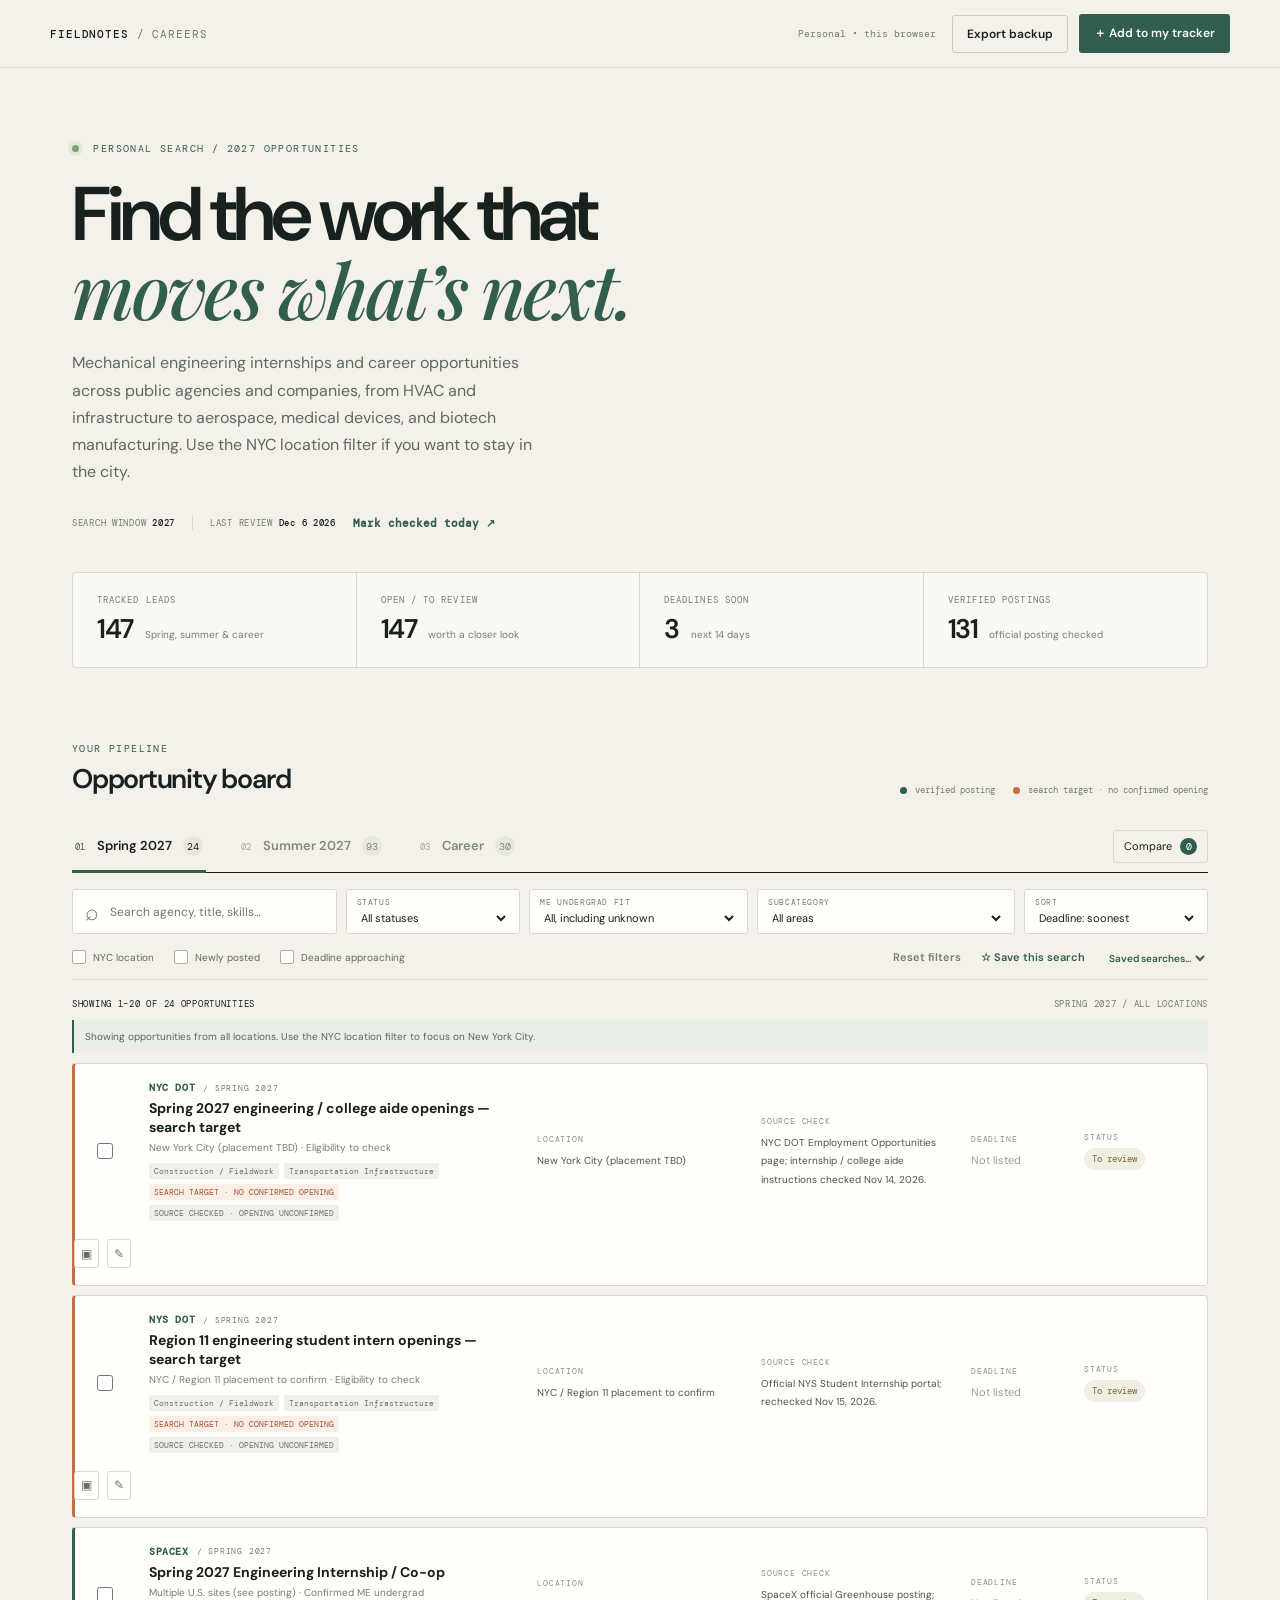
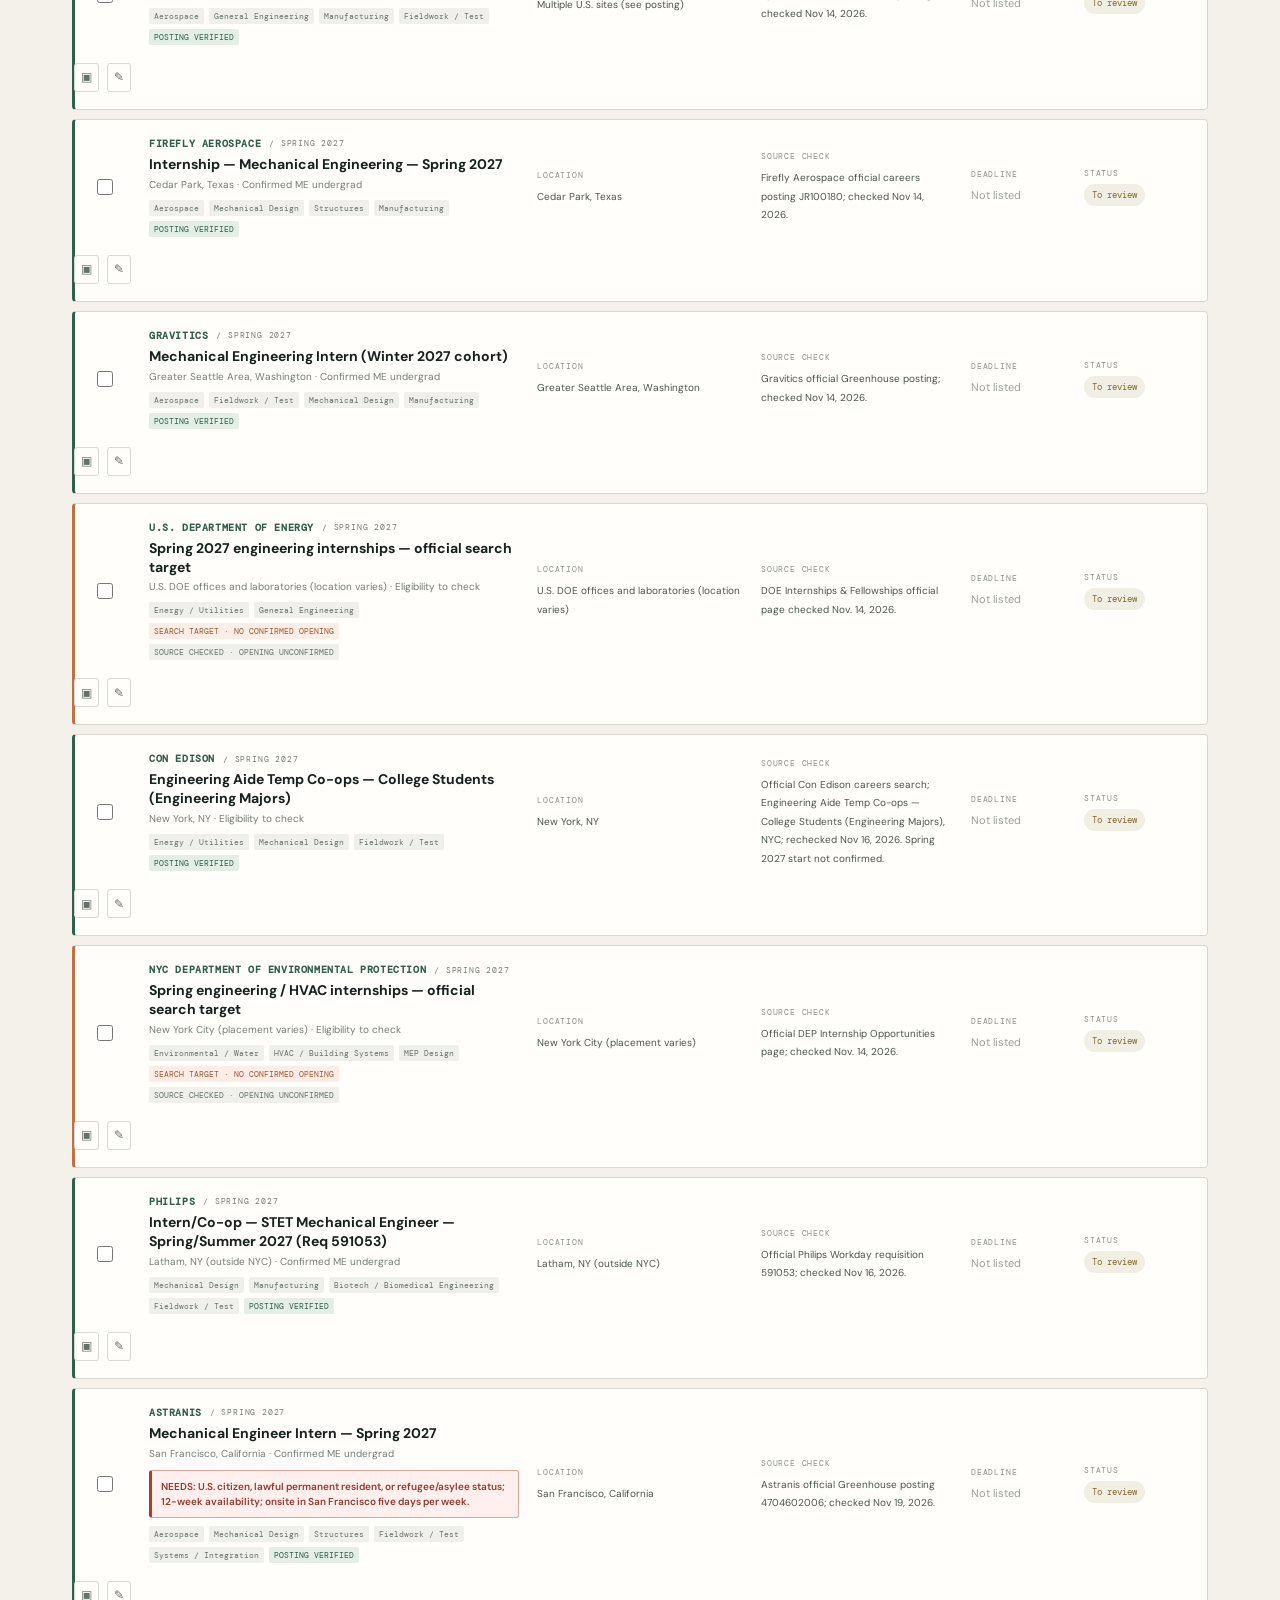
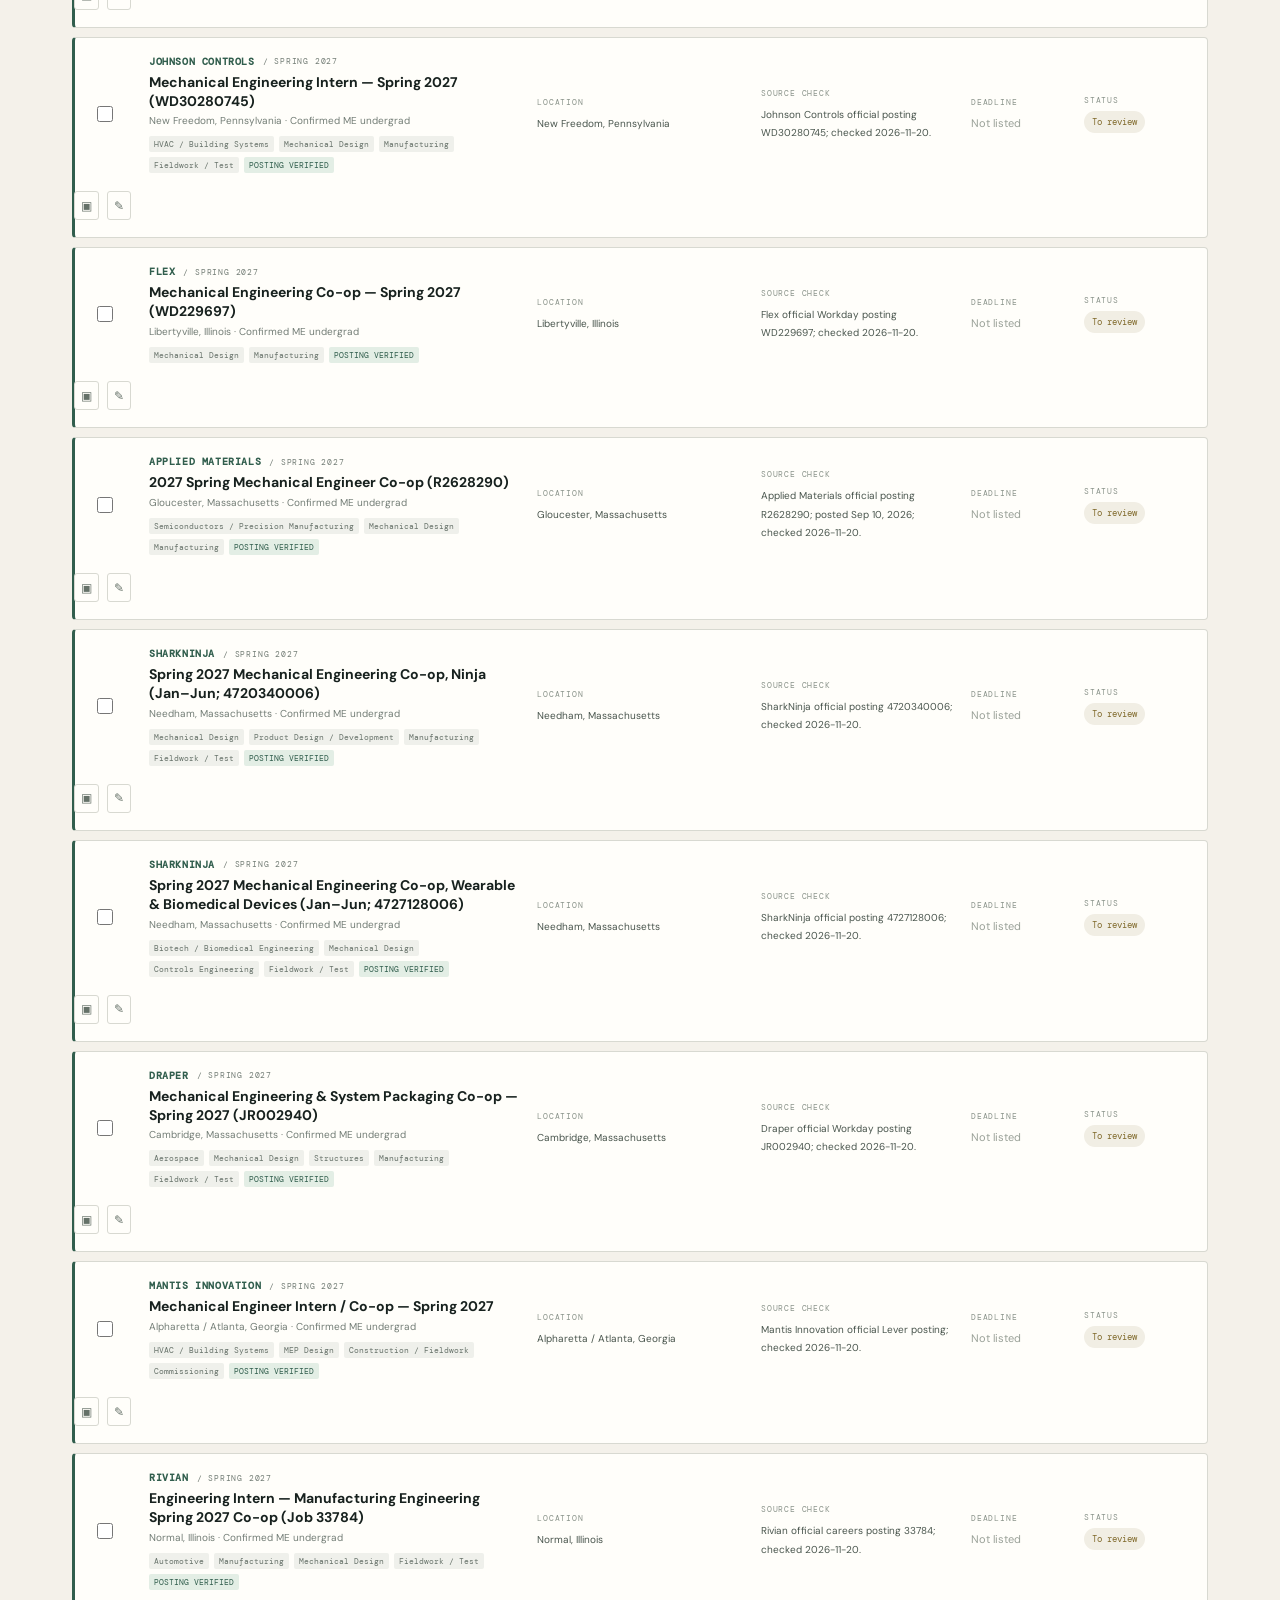
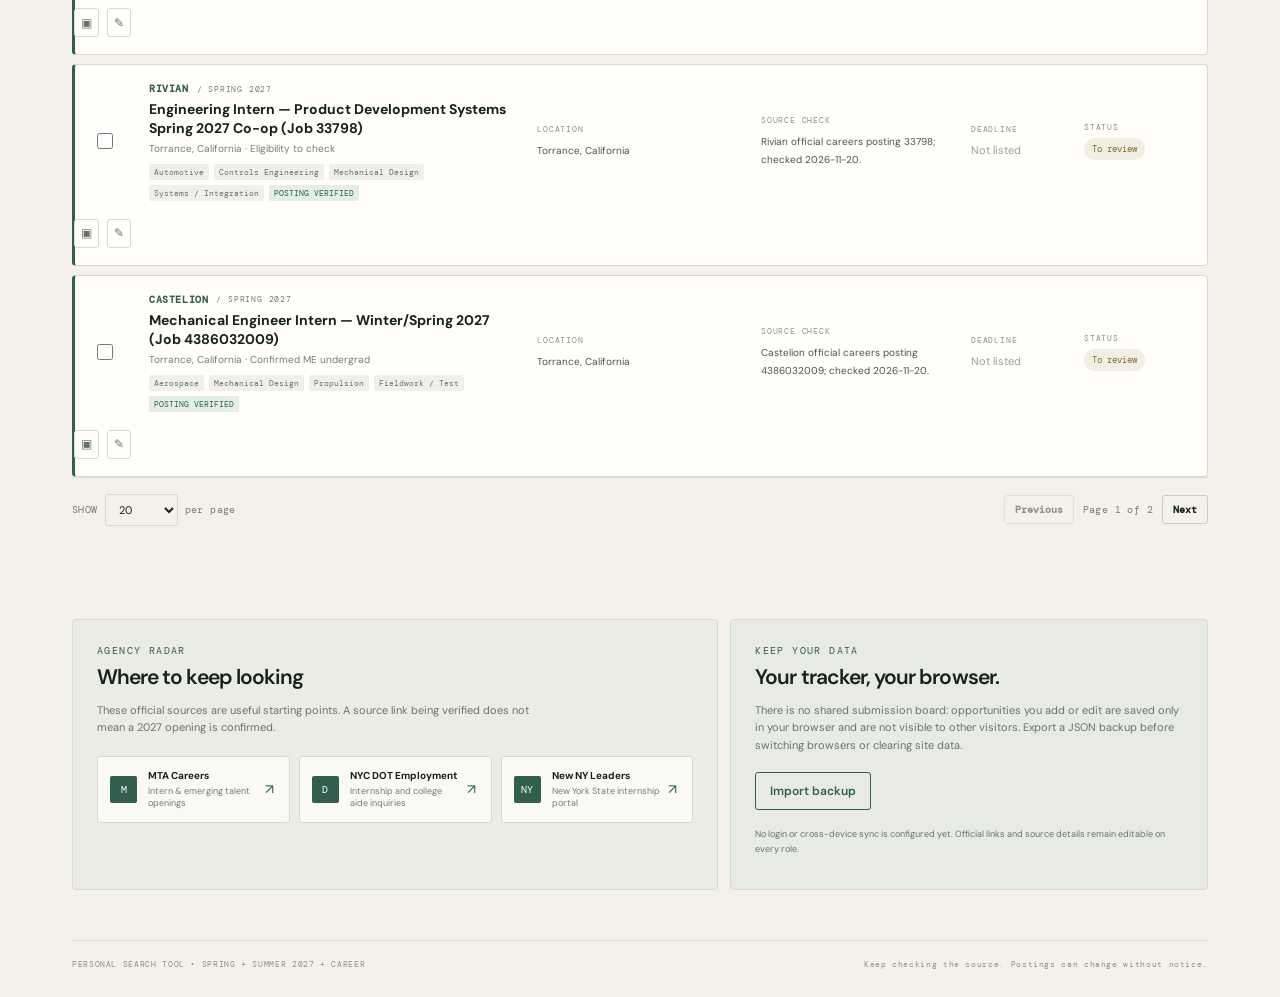
==== index.html @ 638b836a "Refresh tracker seed cache key" ====
<!doctype html>
<html lang="en">
<head>
  <meta charset="utf-8" />
  <meta name="viewport" content="width=device-width, initial-scale=1" />
  <meta name="theme-color" content="#f4f1ea" />
  <meta name="description" content="A personal tracker for mechanical engineering internships across agencies, infrastructure, buildings, and aerospace." />
  <title>Mechanical Engineering Internship & Career Tracker</title>
  <link rel="stylesheet" href="styles.css?v=20261115-company-font" />
</head>
<body>
  <header class="topbar">
    <a class="brand" href="#top" aria-label="Mechanical Engineering Internship Tracker home"><span>FIELDNOTES <b>/ CAREERS</b></span></a>
    <div class="top-actions"><span class="save-state" id="saveState">Personal • this browser</span><button class="button button-quiet" id="exportBtn">Export backup</button><button class="button button-primary" id="addRoleBtn">＋ Add to my tracker</button></div>
  </header>

  <main id="top" class="shell">
    <section class="intro">
      <div class="eyebrow"><span class="live-dot"></span> PERSONAL SEARCH / 2027 OPPORTUNITIES</div>
      <h1>Find the work that<br /><em>moves what’s next.</em></h1>
      <p class="intro-copy">Mechanical engineering internships and career opportunities across public agencies and companies, from HVAC and infrastructure to aerospace, medical devices, and biotech manufacturing. Use the NYC location filter if you want to stay in the city.</p>
      <div class="intro-meta"><span>SEARCH WINDOW <b>2027</b></span><span class="meta-divider"></span><span>LAST REVIEW <b id="lastReview">—</b></span><button id="reviewBtn" class="text-button">Mark checked today ↗</button></div>
    </section>

    <section class="stat-strip" aria-label="Search summary">
      <div><span class="stat-label">TRACKED LEADS</span><strong id="statTotal">0</strong><span class="stat-note">Spring, summer & career</span></div>
      <div><span class="stat-label">OPEN / TO REVIEW</span><strong id="statActive">0</strong><span class="stat-note">worth a closer look</span></div>
      <div><span class="stat-label">DEADLINES SOON</span><strong id="statSoon">0</strong><span class="stat-note">next 14 days</span></div>
      <div><span class="stat-label">VERIFIED POSTINGS</span><strong id="statVerified">0</strong><span class="stat-note">official posting checked</span></div>
    </section>

    <section class="workspace">
      <div class="section-heading"><div><div class="eyebrow">YOUR PIPELINE</div><h2>Opportunity board</h2></div><div class="heading-note"><span class="key-dot key-verified"></span> verified posting <span class="key-dot key-watch"></span> search target · no confirmed opening</div></div>
      <nav class="season-tabs" role="tablist" aria-label="Opportunity category">
        <button class="season-tab active" data-season="Spring 2027" role="tab" aria-selected="true"><span>01</span> Spring 2027 <small id="springCount">0</small></button>
        <button class="season-tab" data-season="Summer 2027" role="tab" aria-selected="false"><span>02</span> Summer 2027 <small id="summerCount">0</small></button>
        <button class="season-tab" data-season="Career" role="tab" aria-selected="false"><span>03</span> Career <small id="careerCount">0</small></button>
        <div class="tab-spacer"></div><button class="compare-toggle" id="compareToggle">Compare <span id="compareCount">0</span></button>
      </nav>

      <div class="filter-panel">
        <div class="filter-main">
          <label class="search-box"><span>⌕</span><input id="searchInput" type="search" placeholder="Search agency, title, skills…" /></label>
          <label class="select-wrap"><span>STATUS</span><select id="statusFilter"><option value="all">All statuses</option><option>To review</option><option>Interested</option><option>Preparing</option><option>Applied</option><option>Interviewing</option><option>Offer</option><option>Closed</option></select></label>
          <label class="select-wrap"><span>ME UNDERGRAD FIT</span><select id="fitFilter"><option value="all">All, including unknown</option><option value="yes">Confirmed fit</option><option value="unknown">Needs checking</option><option value="no">Not eligible</option></select></label>
          <label class="select-wrap"><span>SUBCATEGORY</span><select id="categoryFilter"><option value="all">All areas</option><option>Aerospace</option><option>Automotive</option><option>Biotech / Biomedical Engineering</option><option>Asset Management / Data</option><option>Commissioning</option><option>Construction / Fieldwork</option><option>Controls Engineering</option><option>Energy / Utilities</option><option>Environmental / Water</option><option>Fieldwork / Test</option><option>General Engineering</option><option>HVAC / Building Systems</option><option>Manufacturing</option><option>Mechanical Design</option><option>Product Design / Development</option><option>MEP Design</option><option>Propulsion</option><option>Robotics / Mechatronics</option><option>Semiconductors / Precision Manufacturing</option><option>Structures</option><option>Systems / Integration</option><option>Transportation Infrastructure</option></select></label>
          <label class="select-wrap"><span>SORT</span><select id="sortFilter"><option value="deadline">Deadline: soonest</option><option value="posted">Newest posting</option><option value="agency">Agency A–Z</option><option value="category">Subcategory A–Z</option><option value="updated">Recently updated</option></select></label>
        </div>
        <div class="filter-bottom"><label class="check-label"><input id="nycOnly" type="checkbox" /><span class="check-custom"></span> NYC location</label><label class="check-label"><input id="showNew" type="checkbox" /><span class="check-custom"></span> Newly posted</label><label class="check-label"><input id="showSoon" type="checkbox" /><span class="check-custom"></span> Deadline approaching</label><button class="text-button reset-button" id="resetFilters">Reset filters</button><button class="text-button saved-button" id="saveSearchBtn">☆ Save this search</button><div class="saved-search-wrap"><select id="savedSearches" aria-label="Saved searches"><option value="">Saved searches…</option></select></div></div>
      </div>

      <div class="board-caption"><span id="resultCount">—</span><span id="boardContext">Spring 2027 / ALL AGENCIES</span></div>
      <div id="locationHint" class="location-hint hidden"></div>
      <div id="roleList" class="role-list" aria-live="polite"></div>
      <div id="pagination" class="pagination hidden"><label>SHOW <select id="pageSize" aria-label="Opportunities per page"><option value="20">20</option><option value="50">50</option><option value="100">100</option></select> per page</label><div class="page-controls"><button type="button" class="button button-quiet" id="prevPage">Previous</button><span id="pageStatus">Page 1 of 1</span><button type="button" class="button button-quiet" id="nextPage">Next</button></div></div>
      <div id="emptyState" class="empty-state hidden"><div class="empty-icon">⌕</div><h3>No opportunities match these filters.</h3><p>Change a filter, switch seasons, or add a lead from an agency careers page.</p><button class="button button-quiet" id="emptyReset">Reset filters</button></div>
    </section>

    <section class="bottom-grid">
      <article class="watch-card"><div class="eyebrow">AGENCY RADAR</div><h2>Where to keep looking</h2><p>These official sources are useful starting points. A source link being verified does not mean a 2027 opening is confirmed.</p><div class="agency-links">
        <a href="https://careers.mta.org/search/interns-contingents/jobs" target="_blank" rel="noreferrer"><span class="agency-symbol">M</span><span><b>MTA Careers</b><small>Intern & emerging talent openings</small></span><span class="arrow">↗</span></a>
        <a href="https://www.nyc.gov/html/dot/html/about/employ.shtml" target="_blank" rel="noreferrer"><span class="agency-symbol">D</span><span><b>NYC DOT Employment</b><small>Internship and college aide inquiries</small></span><span class="arrow">↗</span></a>
        <a href="https://nysinternships.cs.ny.gov/nnyl/" target="_blank" rel="noreferrer"><span class="agency-symbol">NY</span><span><b>New NY Leaders</b><small>New York State internship portal</small></span><span class="arrow">↗</span></a>
      </div></article>
      <article class="notes-card"><div class="eyebrow">KEEP YOUR DATA</div><h2>Your tracker, your browser.</h2><p>There is no shared submission board: opportunities you add or edit are saved only in your browser and are not visible to other visitors. Export a JSON backup before switching browsers or clearing site data.</p><button id="importBtn" class="button button-outline">Import backup</button><input type="file" id="importFile" accept="application/json,.json" hidden /><p class="small-note">No login or cross-device sync is configured yet. Official links and source details remain editable on every role.</p></article>
    </section>
    <footer><span>PERSONAL SEARCH TOOL • SPRING + SUMMER 2027 + CAREER</span><span>Keep checking the source. Postings can change without notice.</span></footer>
  </main>

  <dialog id="roleDialog" class="modal"><form id="roleForm" method="dialog"><div class="modal-head"><div><div class="eyebrow">OPPORTUNITY DETAILS</div><h2 id="formTitle">Add opportunity</h2></div><button type="button" class="icon-button" id="closeDialog" aria-label="Close">×</button></div><input type="hidden" id="roleId" />
    <div class="form-grid"><label>Season<select id="roleSeason" required><option>Spring 2027</option><option>Summer 2027</option><option>Career</option></select></label><label>Agency<input id="roleAgency" required placeholder="e.g. MTA" /></label><label class="span-2">Role title<input id="roleTitle" required placeholder="Position title or search target (not a confirmed opening)" /></label><label>Location<input id="roleLocation" placeholder="Borough, NYC / hybrid, etc." /></label><label>Location type<select id="roleLocationType"><option value="NYC">New York City</option><option value="NYC-region">NYC region (confirm commute)</option><option value="outside">Outside NYC</option><option value="unknown">Unknown</option></select></label><label class="span-2">Eligibility requirements<textarea id="roleEligibility" rows="2" placeholder="Degree, class standing, GPA, work authorization…"></textarea></label><label class="span-2">Eligibility warning (shown in red)<textarea id="roleEligibilityNotice" rows="2" placeholder="NEEDS: FE exam, civil-service exam/list, PE license, degree, or experience…"></textarea><small class="form-hint">This notice appears in red on the opportunity card.</small></label><label>ME undergraduate fit<select id="roleFit"><option value="unknown">Needs checking</option><option value="yes">Yes — confirmed</option><option value="no">No</option></select></label><label>Application deadline<input id="roleDeadline" type="date" /></label><label>Official link<input id="roleLink" type="url" placeholder="https://…" /></label><label>Application status<select id="roleStatus"><option>To review</option><option>Interested</option><option>Preparing</option><option>Applied</option><option>Interviewing</option><option>Offer</option><option>Closed</option></select></label><label class="span-2">Subcategories<input id="roleCategories" placeholder="Aerospace, Fieldwork / Test, Mechanical Design" /><small class="form-hint">Separate tags with commas. Examples: Aerospace, Automotive, Construction / Fieldwork, Manufacturing.</small></label><label class="span-2">Fit notes<textarea id="roleNotes" rows="3" placeholder="Why this role fits; skills to emphasize; questions to resolve…"></textarea></label><div class="span-2 source-box"><div class="source-box-title">SOURCE & VERIFICATION</div><label>Source details<input id="roleSource" placeholder="Official posting page, job ID, or agency information page" /></label><div class="form-grid compact"><label>Verification<select id="roleVerified"><option value="unknown">Unverified / assumed</option><option value="source">Official source checked — posting unconfirmed</option><option value="posting">Official posting verified</option></select></label><label>Posting date<input id="rolePosted" type="date" /></label></div><label class="check-label form-check"><input id="roleWatch" type="checkbox" /><span class="check-custom"></span> This is a search target, not a confirmed opening</label><p class="form-hint">“Newly posted” and “deadline approaching” are calculated from the posting date and deadline you enter.</p></div></div>
    <div class="modal-actions"><button type="button" id="deleteRoleBtn" class="text-button danger hidden">Delete opportunity</button><span class="modal-spacer"></span><button type="button" id="cancelDialog" class="button button-quiet">Cancel</button><button type="submit" class="button button-primary">Save opportunity</button></div>
  </form></dialog>

  <dialog id="compareDialog" class="modal compare-modal"><div class="modal-head"><div><div class="eyebrow">SIDE-BY-SIDE</div><h2>Compare opportunities</h2></div><button type="button" class="icon-button" id="closeCompare" aria-label="Close">×</button></div><div id="compareBody"></div></dialog>
  <div id="toast" class="toast" role="status" aria-live="polite"></div>
  <script src="app.js?v=20261120-spring2027-heavy-v1"></script>
</body>
</html>
---- styles.css ----
@import url('https://fonts.googleapis.com/css2?family=DM+Mono:wght@400;500&family=DM+Sans:wght@400;500;600;700&family=Playfair+Display:ital,wght@0,500;0,600;1,500;1,600&display=swap');
:root{--paper:#f4f1ea;--ink:#17211e;--muted:#737d76;--line:#d8d9d1;--green:#315e4d;--green-dark:#214638;--lime:#d8e57a;--orange:#c36f42;--white:#fffefa;--red:#ae493d;--shadow:0 14px 38px rgba(28,45,36,.08)}
*{box-sizing:border-box}html{scroll-behavior:smooth}body{margin:0;background:var(--paper);color:var(--ink);font-family:'DM Sans',sans-serif;font-size:14px;-webkit-font-smoothing:antialiased}button,input,select,textarea{font:inherit}button{cursor:pointer}.topbar{height:68px;border-bottom:1px solid var(--line);display:flex;align-items:center;justify-content:space-between;padding:0 max(28px,calc((100vw - 1180px)/2));background:rgba(244,241,234,.94);position:sticky;top:0;z-index:5;backdrop-filter:blur(12px)}.brand{display:flex;align-items:center;gap:11px;text-decoration:none;color:var(--ink);font:500 11px 'DM Mono',monospace;letter-spacing:.08em}.brand b{color:var(--muted);font-weight:400}.brand-mark{display:grid;place-items:center;width:30px;height:30px;border:1px solid var(--green);color:var(--green);font:500 11px 'DM Mono',monospace;letter-spacing:-.08em}.top-actions{display:flex;align-items:center;gap:11px}.save-state{font:10px 'DM Mono',monospace;color:var(--muted);margin-right:5px}.button{border:1px solid transparent;border-radius:3px;padding:10px 14px;font-size:12px;font-weight:600;transition:.18s ease}.button:hover{transform:translateY(-1px)}.button-primary{background:var(--green);color:#fff}.button-primary:hover{background:var(--green-dark)}.button-quiet{background:transparent;border-color:#c9cec5;color:var(--ink)}.button-quiet:hover,.button-outline:hover{background:#fffefa}.button-outline{background:transparent;border-color:var(--green);color:var(--green)}.shell{max-width:1180px;margin:0 auto;padding:0 22px}.intro{padding:74px 0 42px;max-width:670px}.eyebrow{font:10px 'DM Mono',monospace;letter-spacing:.14em;color:var(--green);text-transform:uppercase}.live-dot{width:7px;height:7px;background:#76a878;display:inline-block;border-radius:50%;margin-right:7px;box-shadow:0 0 0 4px rgba(118,168,120,.13)}h1{font-size:clamp(48px,7vw,76px);line-height:.97;letter-spacing:-.057em;margin:23px 0 18px;font-weight:600}h1 em{font-family:'Playfair Display',serif;color:var(--green);font-weight:500;letter-spacing:-.04em}.intro-copy{font-size:16px;line-height:1.7;color:#5e6962;max-width:470px;margin:0}.intro-meta{margin-top:30px;display:flex;align-items:center;gap:17px;color:var(--muted);font:9px 'DM Mono',monospace;letter-spacing:.08em}.intro-meta b{color:var(--ink);font-weight:500}.meta-divider{width:1px;height:15px;background:var(--line)}.text-button{border:0;background:none;padding:0;color:var(--green);font-size:11px;font-weight:600}.text-button:hover{text-decoration:underline}.stat-strip{display:grid;grid-template-columns:repeat(4,1fr);border:1px solid var(--line);border-radius:4px;background:rgba(255,254,250,.45);margin:0 0 74px}.stat-strip>div{padding:21px 24px;border-right:1px solid var(--line);display:grid;grid-template-columns:auto 1fr;align-items:center;column-gap:12px}.stat-strip>div:last-child{border:0}.stat-label{grid-column:1/-1;font:9px 'DM Mono',monospace;color:var(--muted);letter-spacing:.12em}.stat-strip strong{font-size:27px;letter-spacing:-.05em;margin-top:5px;font-weight:600}.stat-note{font-size:10px;color:var(--muted);align-self:end;padding-bottom:5px}.section-heading{display:flex;align-items:end;justify-content:space-between;margin-bottom:24px}.section-heading h2,.watch-card h2,.notes-card h2{font-size:27px;letter-spacing:-.045em;margin:6px 0 0;font-weight:600}.heading-note{font:9px 'DM Mono',monospace;color:var(--muted);display:flex;gap:8px;align-items:center}.key-dot{width:7px;height:7px;border-radius:50%;display:inline-block;margin-left:10px}.key-dot:first-child{margin-left:0}.key-verified{background:var(--green)}.key-watch{background:var(--orange)}.season-tabs{height:53px;border-bottom:1px solid var(--ink);display:flex;align-items:stretch;gap:32px}.season-tab{border:0;background:transparent;color:#818a82;padding:0 3px;position:relative;font-size:13px;font-weight:600}.season-tab>span{font:9px 'DM Mono',monospace;color:#a1aaa1;margin-right:9px}.season-tab small{font:10px 'DM Mono',monospace;display:inline-grid;place-items:center;width:20px;height:20px;background:#e7e7df;border-radius:50%;margin-left:8px}.season-tab.active{color:var(--ink)}.season-tab.active:after{content:'';position:absolute;height:3px;bottom:-1px;left:0;right:0;background:var(--green)}.season-tab.active>span{color:var(--green)}.tab-spacer{flex:1}.compare-toggle{align-self:center;border:1px solid var(--line);background:transparent;padding:7px 10px;border-radius:3px;color:var(--ink);font-size:11px}.compare-toggle span{display:inline-grid;place-items:center;width:17px;height:17px;background:var(--green);color:white;border-radius:50%;font:10px 'DM Mono',monospace;margin-left:5px}.filter-panel{padding:16px 0 13px;border-bottom:1px solid var(--line)}.filter-main{display:grid;grid-template-columns:1.15fr .76fr .95fr .95fr .8fr;gap:9px}.search-box,.select-wrap{height:45px;background:var(--white);border:1px solid var(--line);border-radius:3px}.search-box{display:flex;align-items:center;padding:0 12px;gap:9px}.search-box>span{font-size:23px;color:var(--muted)}.search-box input{border:0;outline:0;background:transparent;width:100%;font-size:12px}.select-wrap{display:flex;flex-direction:column;justify-content:center;padding:4px 10px 2px}.select-wrap span{font:8px 'DM Mono',monospace;color:var(--muted);letter-spacing:.08em}.select-wrap select{border:0;background:transparent;color:var(--ink);outline:none;font-size:11px;padding:3px 0}.filter-bottom{display:flex;align-items:center;gap:20px;padding-top:14px}.check-label{display:inline-flex;align-items:center;gap:7px;font-size:10px;color:#5e6962;white-space:nowrap;cursor:pointer}.check-label input{position:absolute;opacity:0;width:1px;height:1px}.check-custom{width:14px;height:14px;border:1px solid #aab2a8;background:var(--white);border-radius:2px;position:relative}.check-label input:checked+.check-custom{background:var(--green);border-color:var(--green)}.check-label input:checked+.check-custom:after{content:'✓';position:absolute;color:#fff;font-size:10px;left:2px;top:-1px}.check-label input:focus-visible+.check-custom{outline:2px solid var(--lime)}.reset-button{margin-left:auto;color:var(--muted)}.saved-button{white-space:nowrap}.saved-search-wrap select{border:0;background:transparent;color:var(--green);font-size:10px;font-weight:600;max-width:140px;outline:none}.board-caption{display:flex;justify-content:space-between;padding:18px 0 10px;color:var(--muted);font:9px 'DM Mono',monospace;letter-spacing:.08em}.board-caption span:first-child{color:var(--ink)}.location-hint{padding:9px 11px;margin-bottom:10px;background:#e9eee7;border-left:2px solid var(--green);color:#58665d;font-size:10px;line-height:1.5}.location-hint button{border:0;background:none;color:var(--green);font-weight:700;text-decoration:underline;margin-left:4px;padding:0}.role-list{display:grid;gap:9px}.role-card{background:var(--white);border:1px solid var(--line);border-radius:4px;display:grid;grid-template-columns:38px minmax(220px,1.35fr) minmax(130px,.75fr) minmax(125px,.7fr) 95px 105px;align-items:center;gap:18px;padding:17px 18px;transition:.18s;position:relative}.role-card:hover{box-shadow:var(--shadow);border-color:#b6c2b7;transform:translateY(-1px)}.role-card.watch-card-row{border-left:3px solid var(--orange)}.role-card.verified-card{border-left:3px solid var(--green)}.compare-check{width:16px;height:16px;accent-color:var(--green)}.role-main{min-width:0}.card-eyebrow{display:flex;gap:8px;align-items:center;margin-bottom:5px;font:8px 'DM Mono',monospace;letter-spacing:.1em;color:var(--muted);text-transform:uppercase}.agency-name{color:var(--green);font-size:10px;font-weight:700;letter-spacing:.06em}.role-title{color:var(--ink);font-size:14px;font-weight:700;line-height:1.35}.role-title a{color:inherit;text-decoration:none}.role-title a:hover{color:var(--green);text-decoration:underline}.role-sub{color:var(--muted);font-size:10px;margin-top:4px;line-height:1.4}.role-cell-label{display:block;font:8px 'DM Mono',monospace;letter-spacing:.1em;color:#8b948b;margin-bottom:6px}.role-cell-value{font-size:10px;line-height:1.45;color:#49554d}.deadline-value{font-size:11px;font-weight:600}.deadline-none{color:#9aa198;font-weight:400}.status-pill{display:inline-block;border-radius:12px;background:#e9eee7;color:var(--green-dark);padding:5px 8px;font:9px 'DM Mono',monospace;white-space:nowrap}.status-Closed{background:#eeeeeb;color:#777}.status-Applied,.status-Interviewing,.status-Offer{background:#e7ecf8;color:#435589}.status-To-review{background:#f1eee4;color:#806a2c}.card-tags{display:flex;flex-wrap:wrap;gap:5px;margin-top:8px}.tag{border-radius:2px;padding:3px 5px;font:8px 'DM Mono',monospace;background:#eff0eb;color:#68736b}.tag.new{background:#fbe9db;color:#a45530}.tag.soon{background:#f9e5e1;color:#a9473d}.tag.watch{background:#faeee7;color:#a45633}.tag.verified{background:#e3eee5;color:var(--green)}.card-actions{display:flex;align-items:center;justify-content:flex-end;gap:8px}.mini-button{border:1px solid var(--line);background:transparent;border-radius:3px;width:29px;height:29px;color:#657168;font-size:12px}.mini-button:hover{border-color:var(--green);color:var(--green);background:#f2f5ef}.empty-state{text-align:center;padding:58px 15px;background:rgba(255,254,250,.5);border:1px dashed var(--line);margin-top:12px}.empty-state h3{margin:10px 0 6px;font-size:17px}.empty-state p{color:var(--muted);font-size:12px}.empty-icon{font-size:30px;color:var(--green)}.hidden{display:none!important}.bottom-grid{display:grid;grid-template-columns:1.15fr .85fr;gap:12px;margin:77px 0 50px}.watch-card,.notes-card{border:1px solid var(--line);border-radius:4px;padding:24px;background:#ebece4}.notes-card{background:#e7ebe3}.watch-card h2,.notes-card h2{font-size:21px}.watch-card>p,.notes-card>p{color:#69736c;font-size:11px;line-height:1.6;max-width:440px}.agency-links{margin-top:19px;display:grid;grid-template-columns:repeat(3,1fr);gap:9px}.agency-links a{background:rgba(255,254,250,.75);border:1px solid #d6d9d1;border-radius:3px;padding:12px;display:grid;grid-template-columns:30px 1fr 12px;align-items:center;gap:8px;color:var(--ink);text-decoration:none}.agency-links a:hover{border-color:var(--green);transform:translateY(-1px)}.agency-symbol{width:27px;height:27px;background:var(--green);color:#fff;border-radius:2px;display:grid;place-items:center;font:10px 'DM Mono',monospace}.agency-links b{display:block;font-size:10px}.agency-links small{display:block;color:var(--muted);font-size:9px;line-height:1.4;margin-top:3px}.arrow{color:var(--green)}.notes-card .button{margin-top:7px}.notes-card .small-note{font-size:9px;margin-top:17px}footer{border-top:1px solid var(--line);display:flex;justify-content:space-between;padding:18px 0 28px;font:8px 'DM Mono',monospace;letter-spacing:.08em;color:#899188}.modal{border:1px solid var(--line);border-radius:5px;padding:0;width:min(720px,calc(100% - 24px));max-height:90vh;background:var(--paper);color:var(--ink);box-shadow:0 22px 70px rgba(12,32,22,.25)}.modal::backdrop{background:rgba(17,31,25,.48);backdrop-filter:blur(3px)}.modal form{padding:24px}.modal-head{display:flex;align-items:start;justify-content:space-between;border-bottom:1px solid var(--line);padding-bottom:16px;margin-bottom:18px}.modal-head h2{margin:5px 0 0;font-size:24px;letter-spacing:-.04em}.icon-button{border:1px solid var(--line);background:transparent;border-radius:50%;width:31px;height:31px;font-size:21px;line-height:1;color:var(--muted)}.form-grid{display:grid;grid-template-columns:1fr 1fr;gap:13px}.form-grid>label,.source-box>label{display:flex;flex-direction:column;gap:6px;font-size:10px;font-weight:600;color:#57645a}.form-grid input,.form-grid select,.form-grid textarea,.source-box input,.source-box select{width:100%;border:1px solid var(--line);border-radius:3px;background:var(--white);padding:9px;color:var(--ink);font-size:11px;outline:none}.form-grid input:focus,.form-grid select:focus,.form-grid textarea:focus,.source-box input:focus,.source-box select:focus{border-color:var(--green);box-shadow:0 0 0 2px rgba(49,94,77,.1)}.span-2{grid-column:span 2}.source-box{border:1px solid var(--line);padding:12px;background:#eeeee7;border-radius:3px;display:grid;gap:11px}.source-box-title{font:9px 'DM Mono',monospace;letter-spacing:.12em;color:var(--green)}.compact{gap:10px}.form-check{margin-top:1px}.form-hint{margin:0;font-size:9px;color:var(--muted);line-height:1.5}.modal-actions{display:flex;align-items:center;margin-top:20px;padding-top:15px;border-top:1px solid var(--line);gap:9px}.modal-spacer{flex:1}.danger{color:var(--red)}.compare-modal{padding:24px;width:min(850px,calc(100% - 24px))}.compare-modal .modal-head{margin-bottom:15px}.compare-table{border-collapse:collapse;width:100%;background:var(--white);font-size:11px}.compare-table th,.compare-table td{border:1px solid var(--line);padding:12px;vertical-align:top;text-align:left;min-width:145px}.compare-table th:first-child,.compare-table td:first-child{min-width:120px;background:#eeeee7;color:#627067;font:9px 'DM Mono',monospace;text-transform:uppercase;letter-spacing:.06em}.compare-table th{font-size:12px;color:var(--ink)}.compare-table td{line-height:1.5}.compare-empty{padding:28px;text-align:center;color:var(--muted);font-size:12px}.toast{position:fixed;left:50%;bottom:25px;transform:translate(-50%,15px);opacity:0;background:var(--ink);color:#fff;padding:11px 16px;border-radius:3px;font-size:11px;z-index:20;transition:.2s;pointer-events:none}.toast.show{opacity:1;transform:translate(-50%,0)}
@media(max-width:950px){.filter-main{grid-template-columns:1.2fr 1fr 1fr}.role-card{grid-template-columns:28px minmax(185px,1.3fr) minmax(115px,.8fr) minmax(110px,.7fr) 90px}.role-card .fit-cell{display:none}.filter-bottom{gap:13px;flex-wrap:wrap}.reset-button{margin-left:0}.agency-links{grid-template-columns:1fr}.agency-links a{max-width:none}}
@media(max-width:700px){.topbar{height:60px;padding:0 15px}.top-actions{gap:7px}.save-state{display:none}.button{padding:9px 10px;font-size:10px}.shell{padding:0 15px}.intro{padding:48px 0 31px}h1{font-size:54px}.intro-copy{font-size:14px}.intro-meta{flex-wrap:wrap;gap:11px}.stat-strip{margin-bottom:48px;grid-template-columns:1fr 1fr}.stat-strip>div{padding:15px}.stat-strip>div:nth-child(2){border-right:0}.stat-strip>div:nth-child(-n+2){border-bottom:1px solid var(--line)}.stat-strip strong{font-size:23px}.stat-note{font-size:9px}.section-heading{align-items:start;flex-direction:column;gap:12px}.section-heading h2{font-size:24px}.season-tabs{gap:15px}.season-tab{font-size:11px}.season-tab>span{margin-right:4px}.season-tab small{margin-left:3px}.compare-toggle{font-size:10px;padding:6px}.filter-main{grid-template-columns:1fr 1fr}.search-box{grid-column:1/-1}.filter-bottom{gap:11px}.check-label{font-size:9px}.saved-search-wrap{width:100%;margin-top:3px}.saved-search-wrap select{max-width:100%;width:100%;padding:6px 0;border-top:1px solid var(--line)}.role-card{grid-template-columns:22px 1fr 35px;gap:8px;padding:14px 11px}.role-card .role-main{grid-column:2}.role-card .deadline-cell,.role-card .status-cell{grid-column:2}.role-card .status-cell{grid-row:auto}.role-card .card-actions{grid-column:3;grid-row:1;align-self:start}.role-card .loc-cell{display:none}.role-card .fit-cell{display:block;grid-column:2}.card-actions{flex-direction:column}.card-actions .mini-button{width:28px;height:27px}.role-cell-label{display:inline;margin-right:6px}.role-cell-value{display:inline}.role-card .deadline-value{font-size:10px}.bottom-grid{grid-template-columns:1fr;margin:50px 0 35px}.watch-card,.notes-card{padding:20px}.agency-links{grid-template-columns:1fr}footer{flex-direction:column;gap:8px;font-size:7px}.modal form,.compare-modal{padding:17px}.form-grid{grid-template-columns:1fr;gap:11px}.span-2{grid-column:span 1}.source-box{grid-column:span 1}.compact{grid-template-columns:1fr}.compare-modal{overflow:auto}.compare-table{min-width:560px}}

/* Career board pagination */
.pagination{display:flex;align-items:center;justify-content:space-between;gap:16px;border-top:1px solid var(--line);padding:16px 0;color:var(--muted);font:10px 'DM Mono',monospace;letter-spacing:.04em}.pagination label{display:flex;align-items:center;gap:7px}.pagination select{padding:7px 24px 7px 9px;border:1px solid var(--line);border-radius:3px;background:transparent;color:var(--ink);font:11px 'DM Sans',sans-serif}.page-controls{display:flex;align-items:center;gap:9px}.page-controls .button{padding:7px 10px;font-size:10px}.page-controls .button:disabled{opacity:.45;cursor:not-allowed;transform:none}.season-tabs{flex-wrap:wrap}@media(max-width:600px){.pagination{align-items:flex-start;flex-direction:column}.page-controls{width:100%;justify-content:space-between}.season-tabs{gap:12px}}

.eligibility-alert{margin-top:9px;padding:8px 9px;border:1px solid #d9a6a0;border-left:3px solid #ad3c32;border-radius:3px;background:#fff0ed;color:#96372f;font-size:10px;font-weight:600;line-height:1.5;overflow-wrap:anywhere}
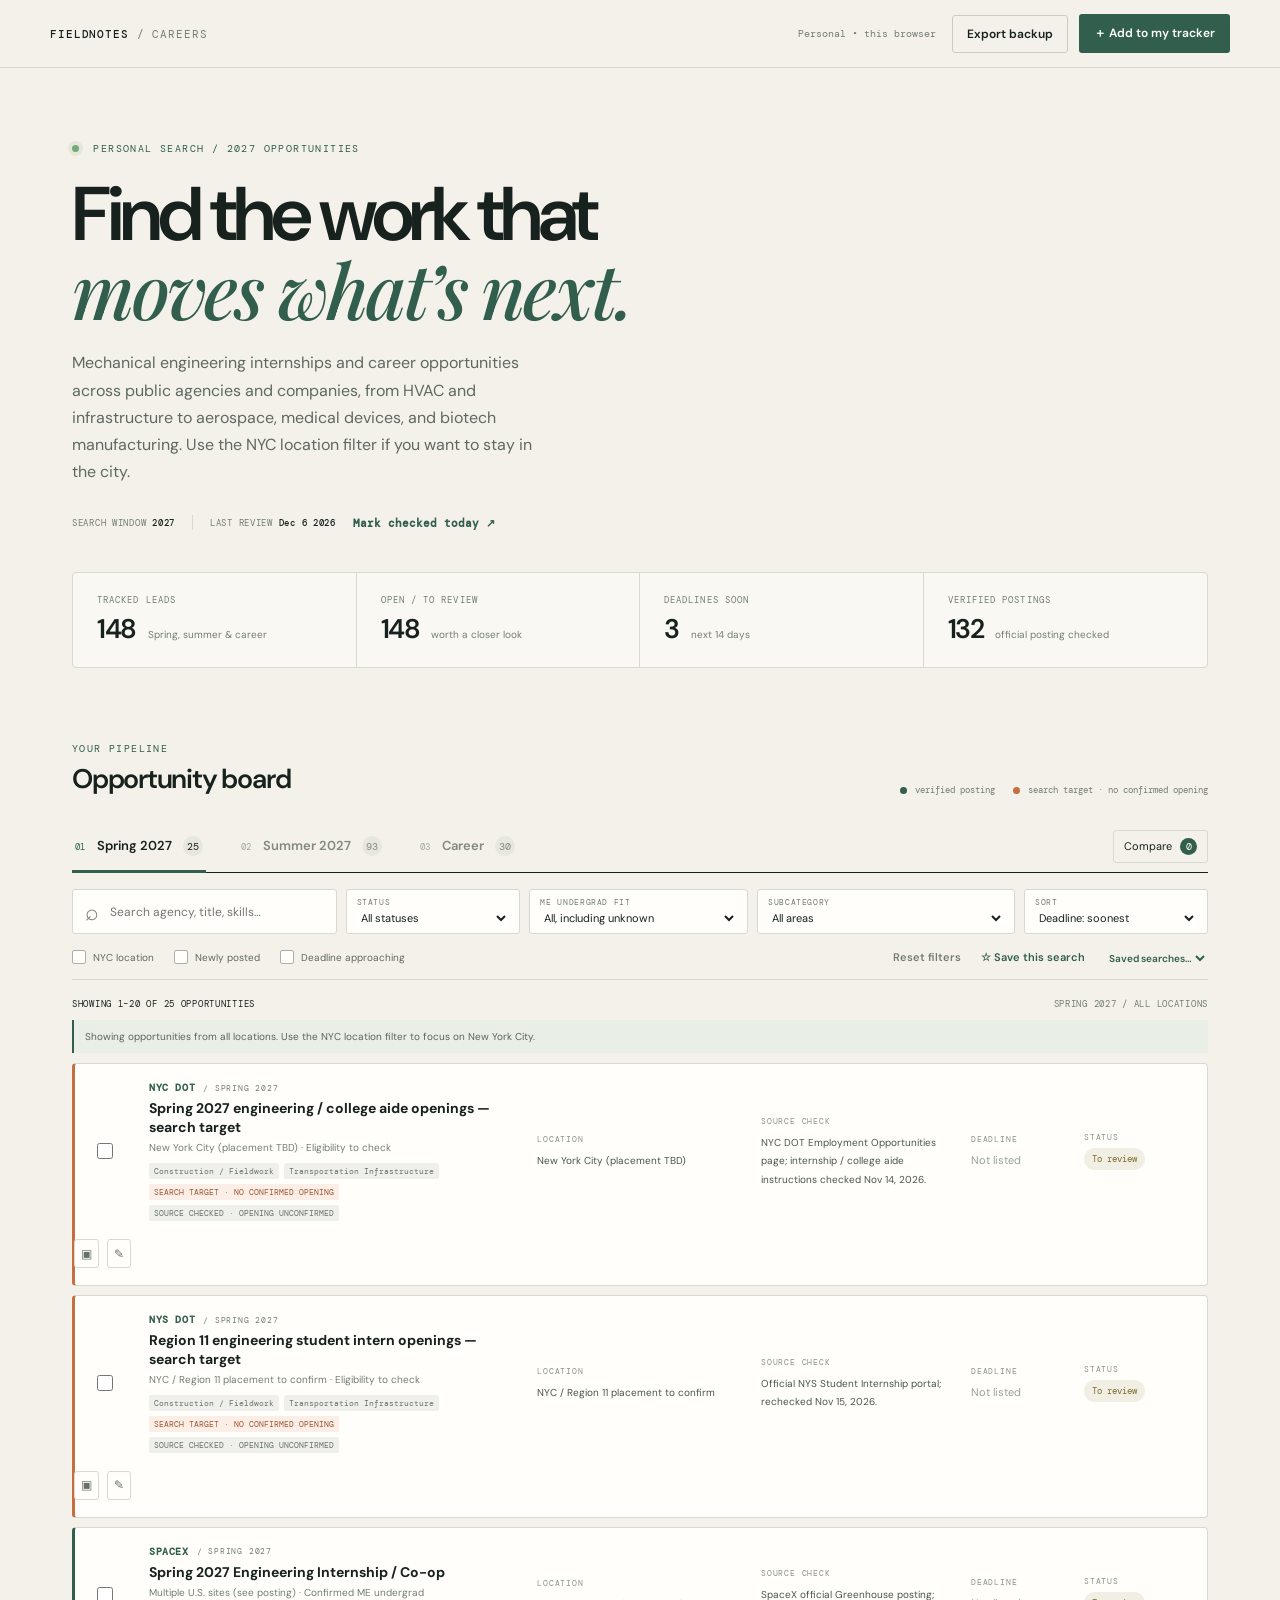
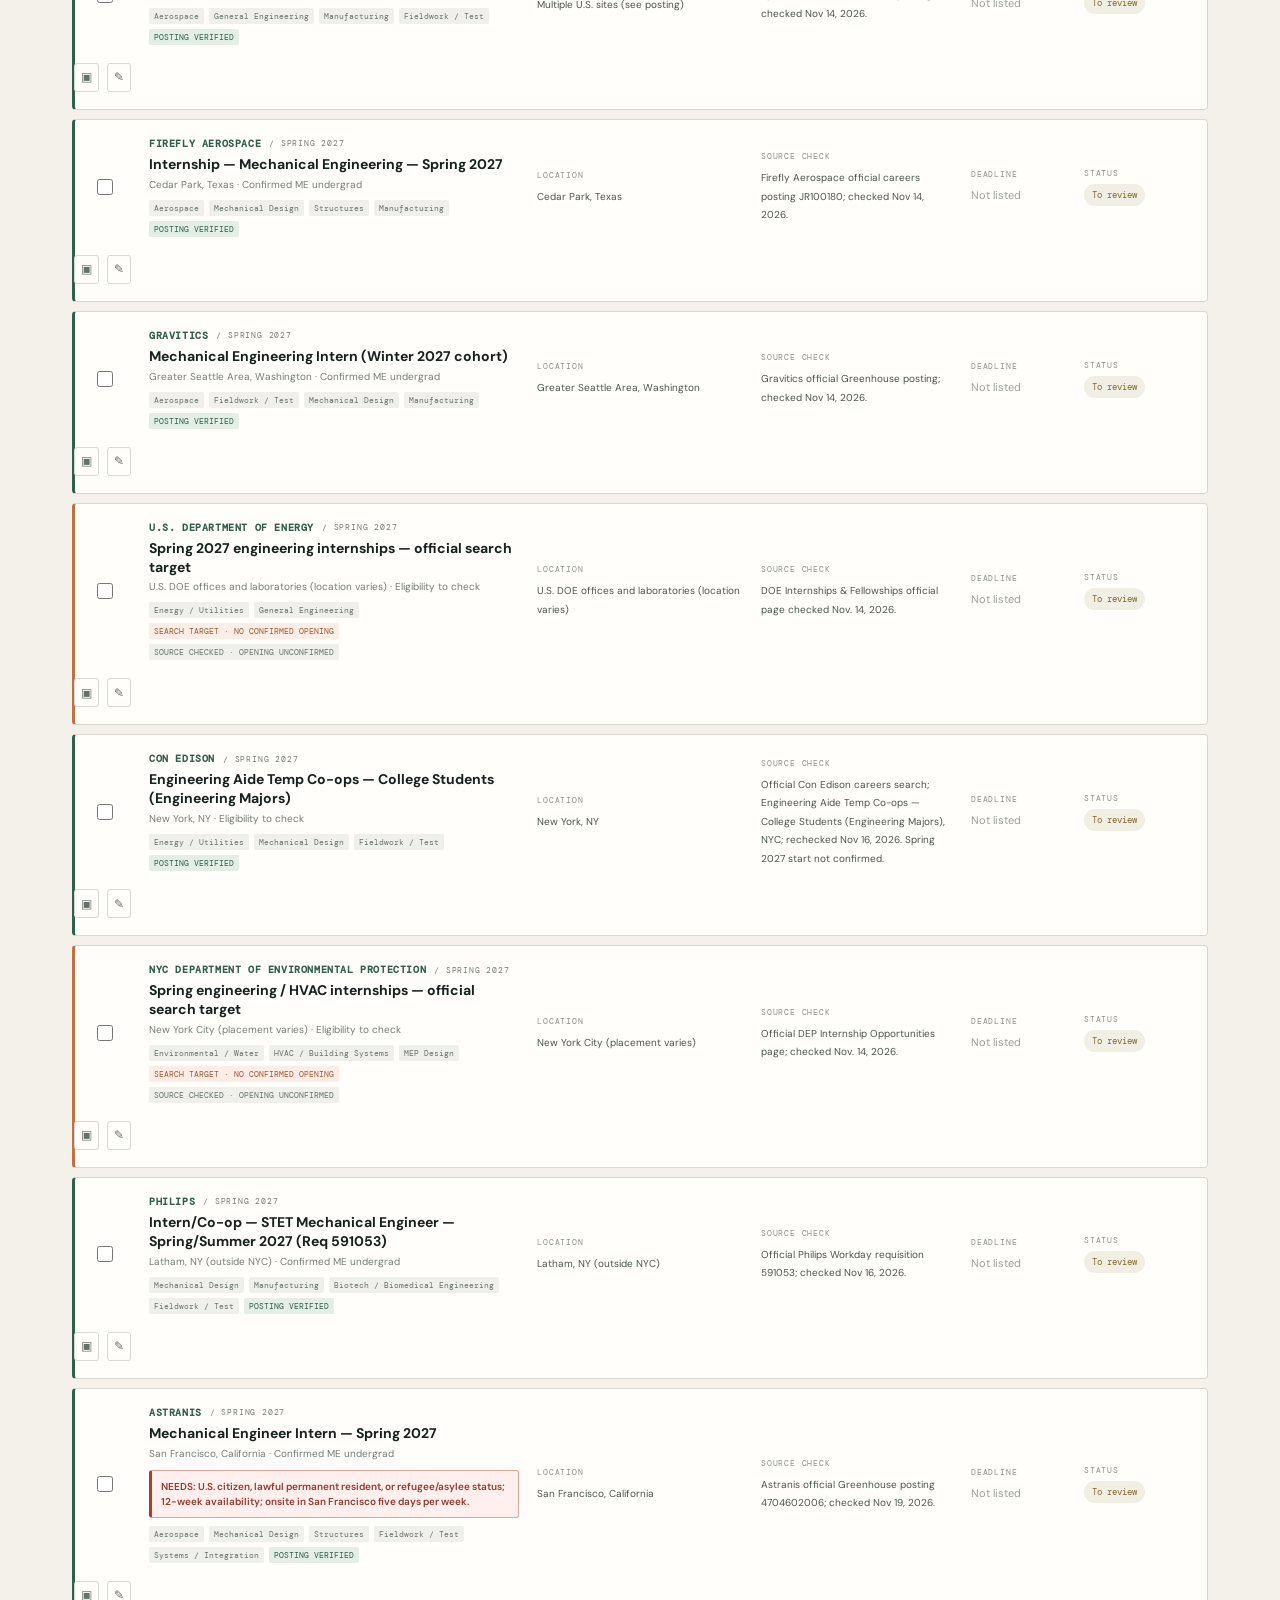
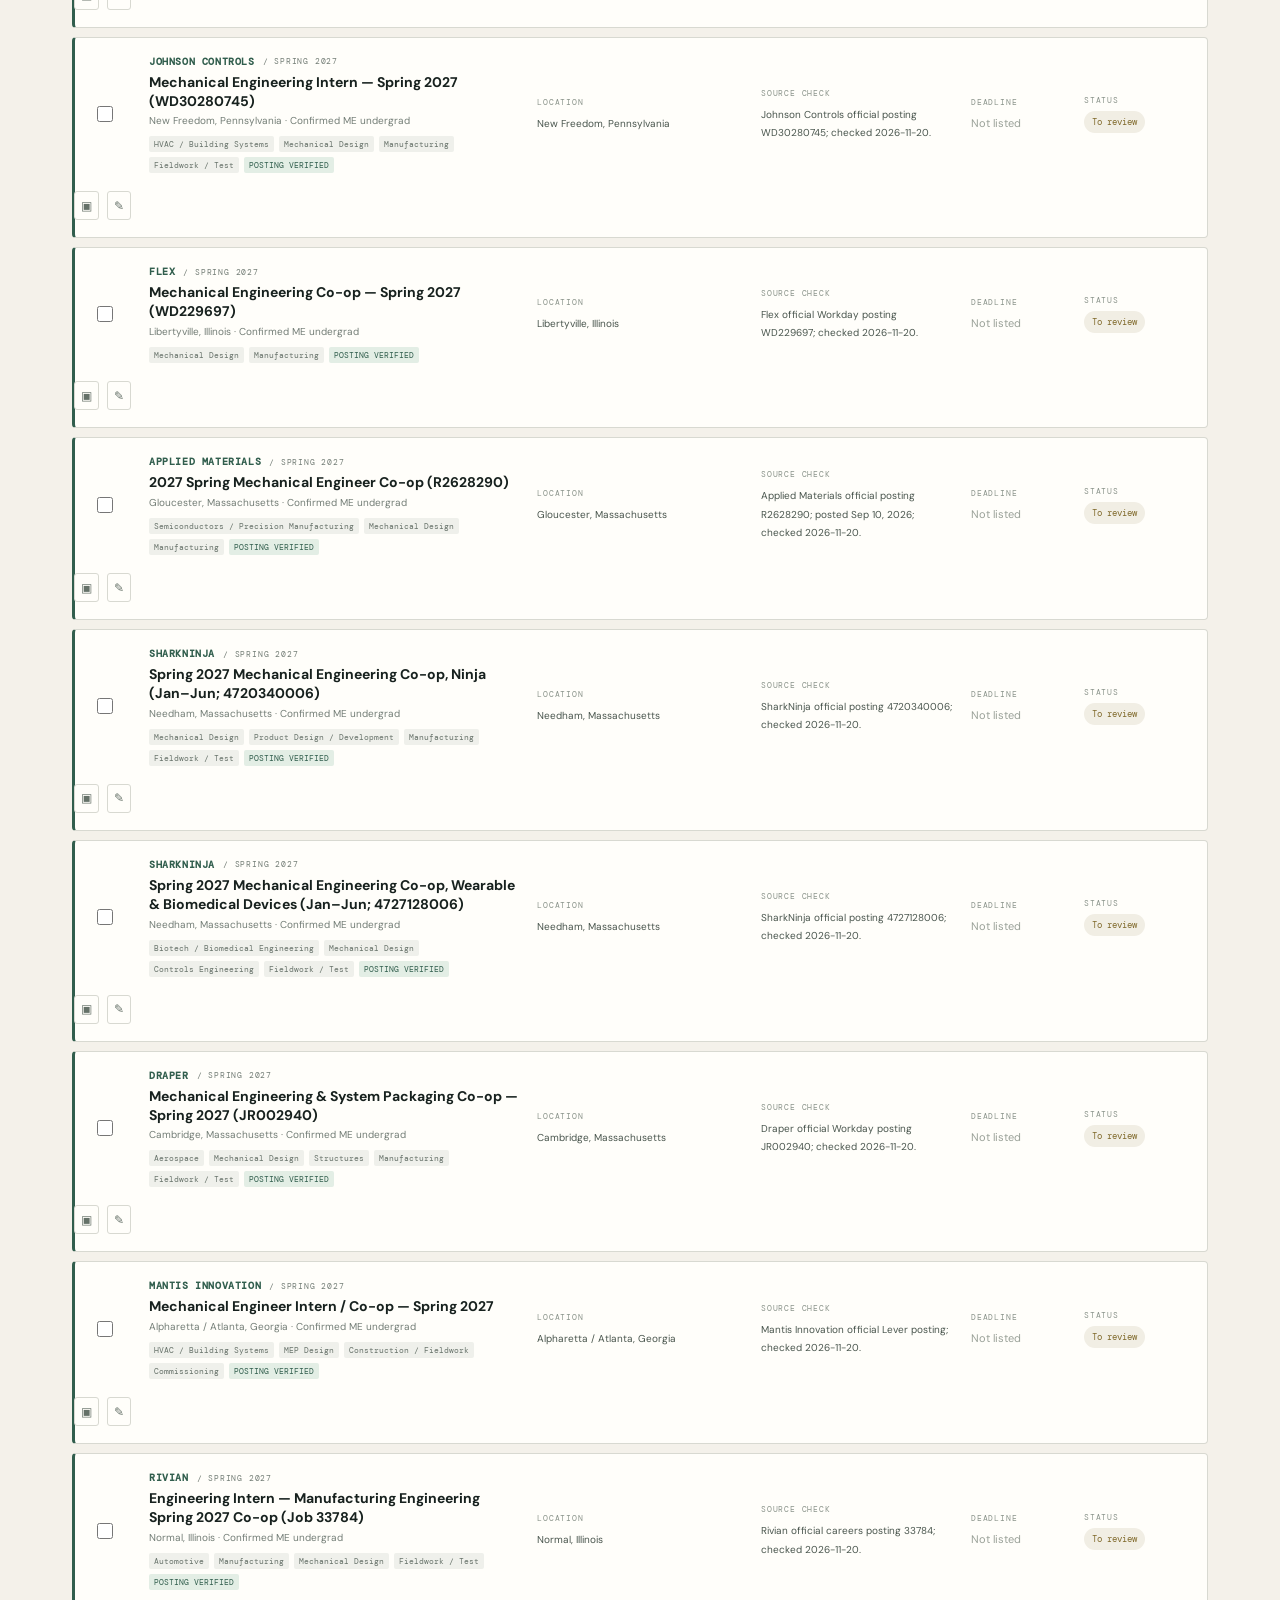
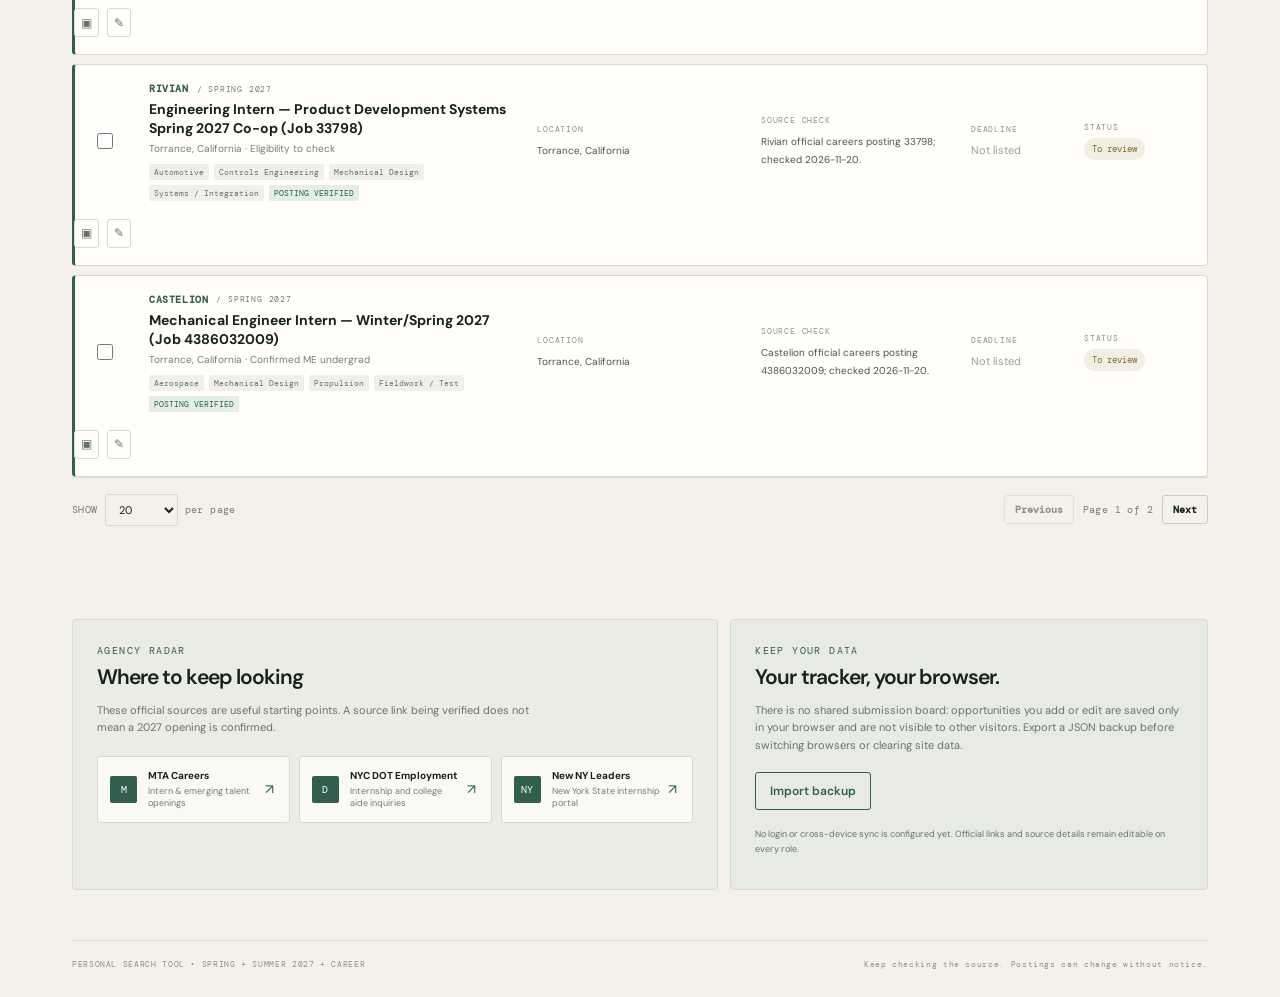
==== commit 5a599a6c: "Refresh tracker cache for Spring search updates" ====
--- a/index.html
+++ b/index.html
@@ -74,6 +74,6 @@
 
   <dialog id="compareDialog" class="modal compare-modal"><div class="modal-head"><div><div class="eyebrow">SIDE-BY-SIDE</div><h2>Compare opportunities</h2></div><button type="button" class="icon-button" id="closeCompare" aria-label="Close">×</button></div><div id="compareBody"></div></dialog>
   <div id="toast" class="toast" role="status" aria-live="polite"></div>
-  <script src="app.js?v=20261120-spring2027-heavy-v1"></script>
+  <script src="app.js?v=20261120-spring2027-heavy-v2"></script>
 </body>
 </html>
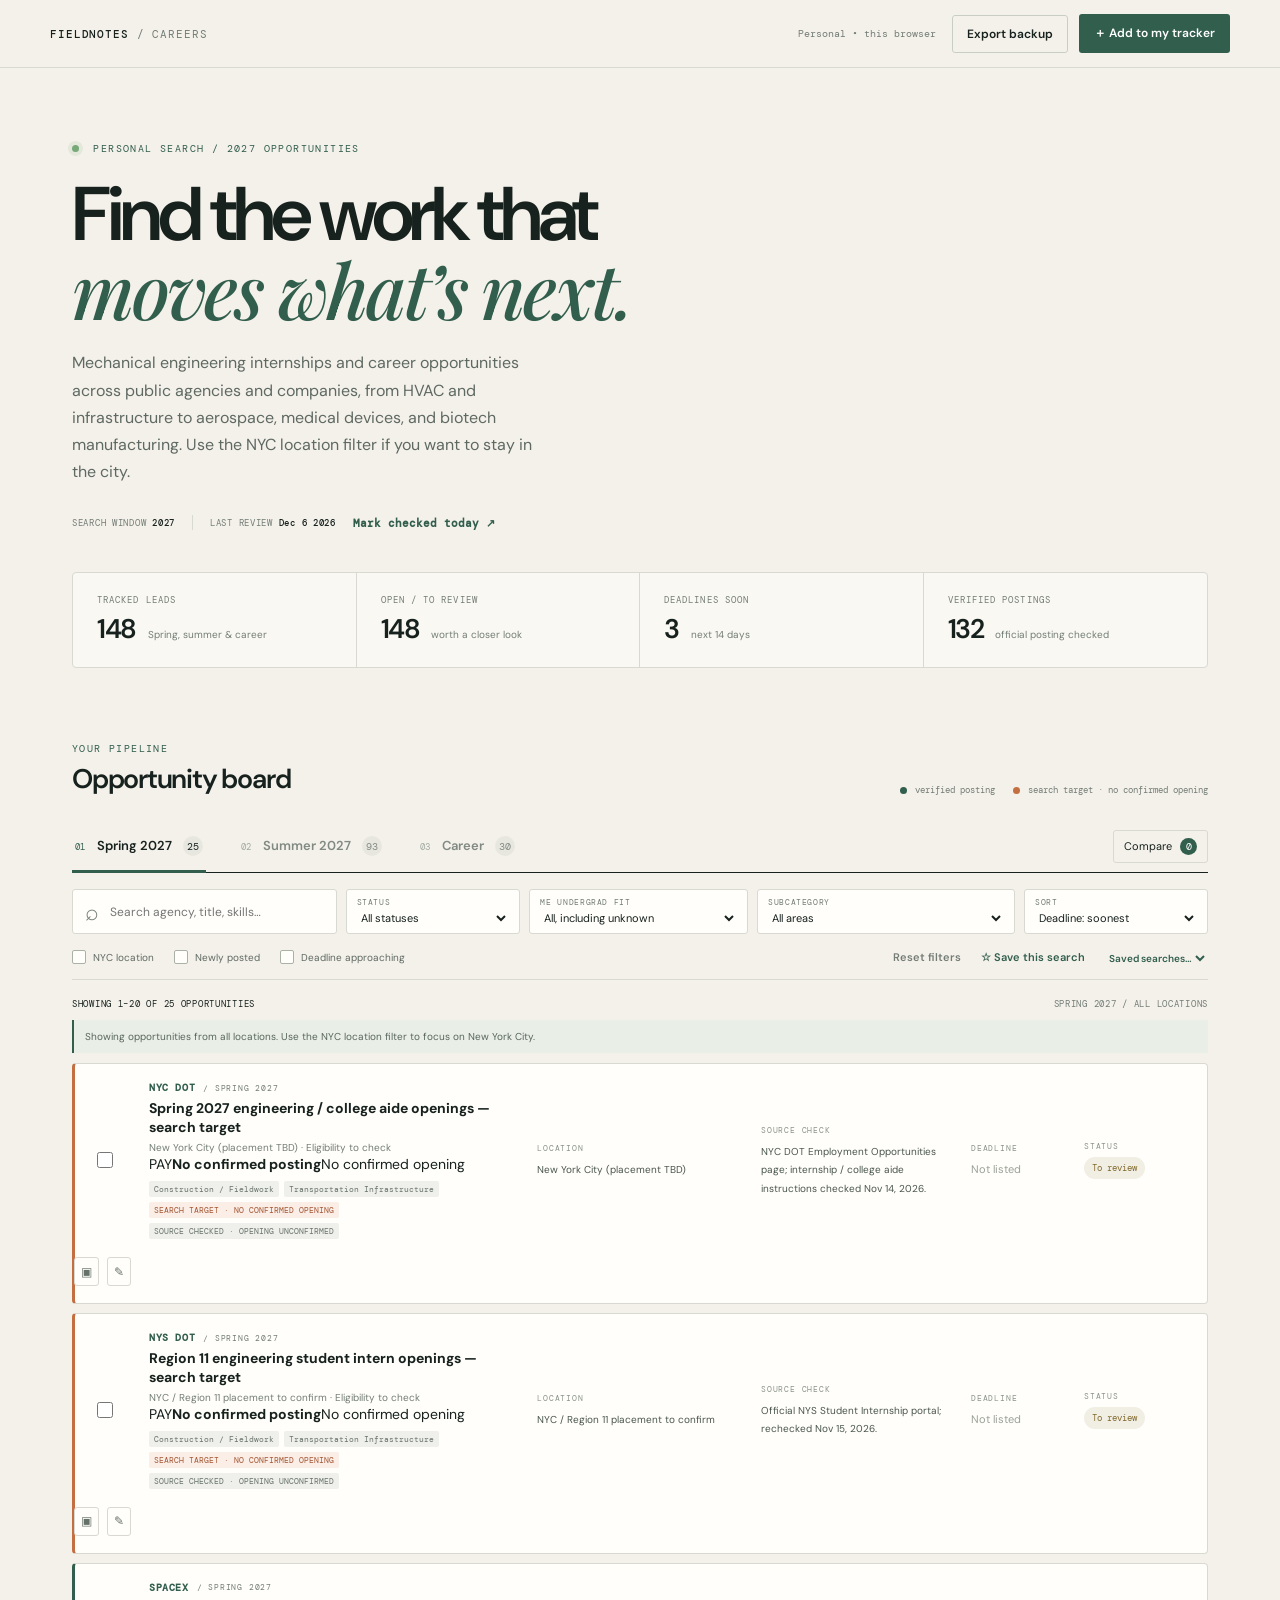
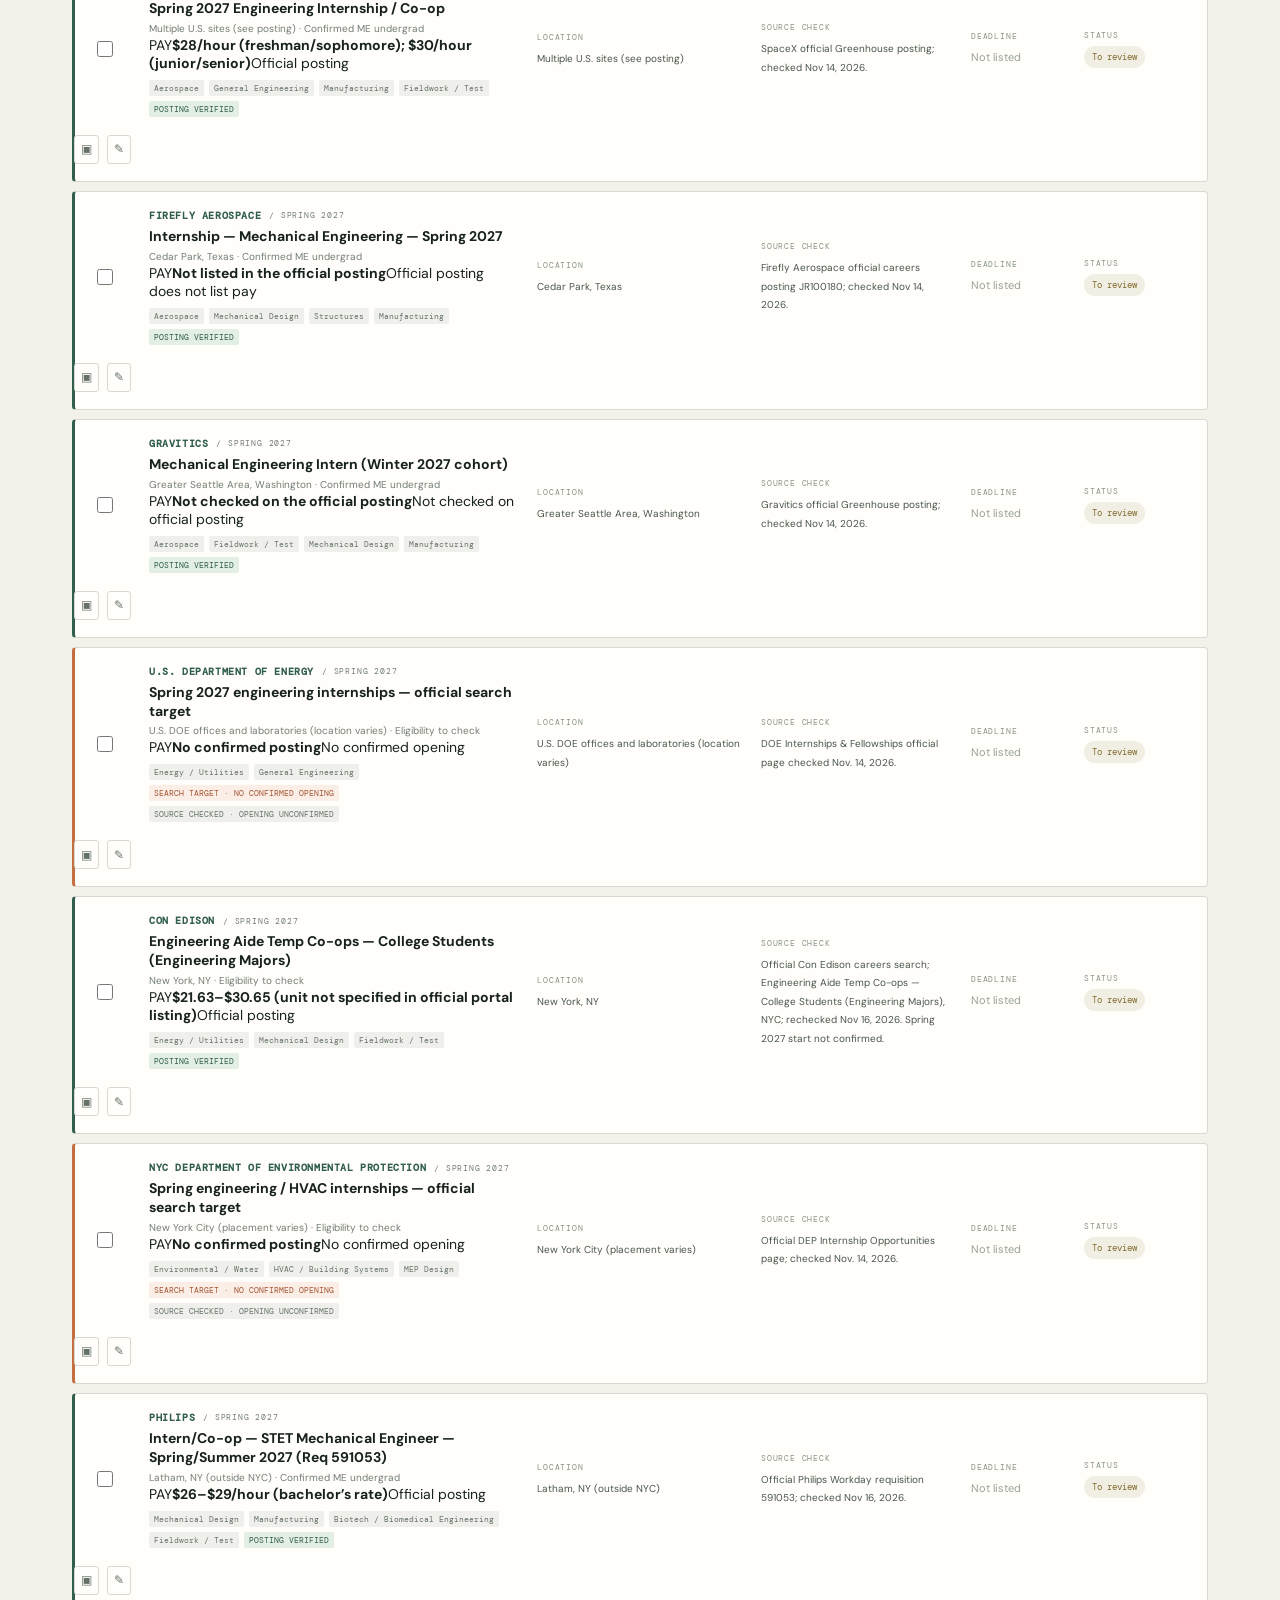
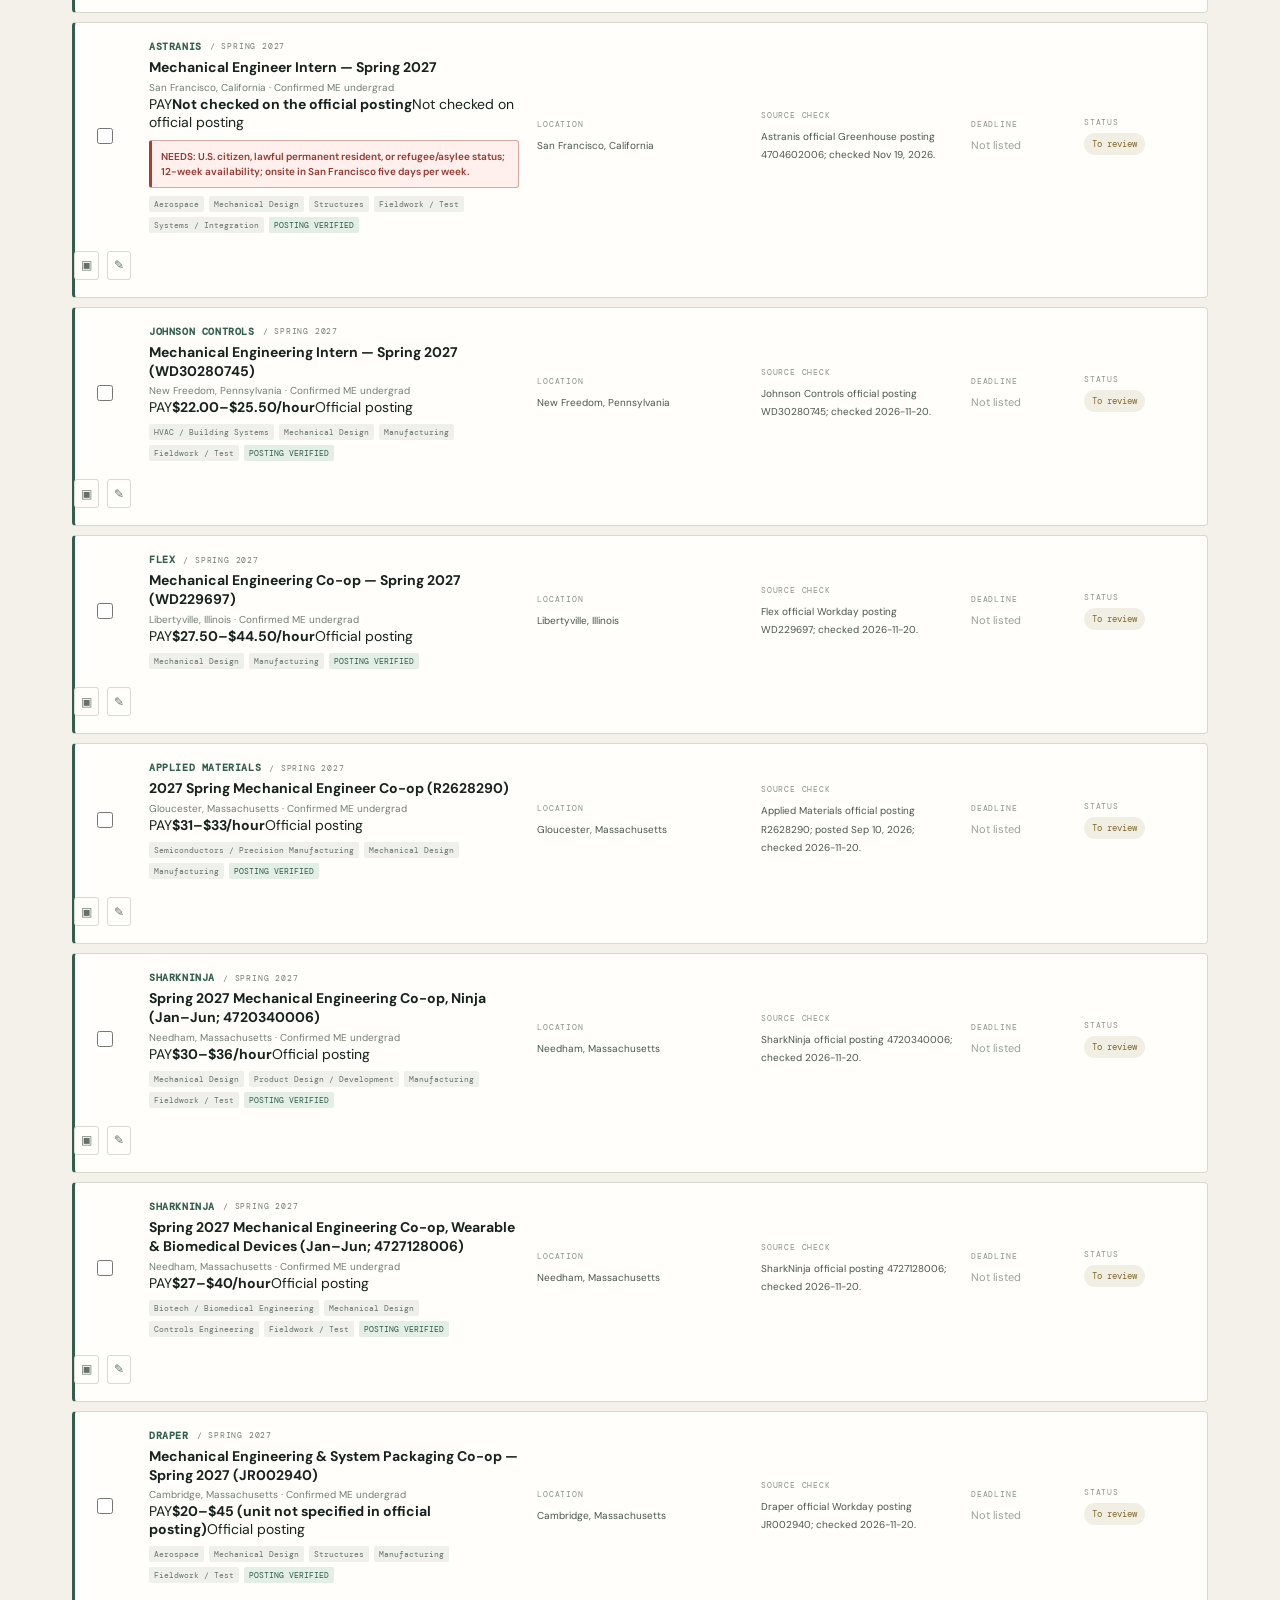
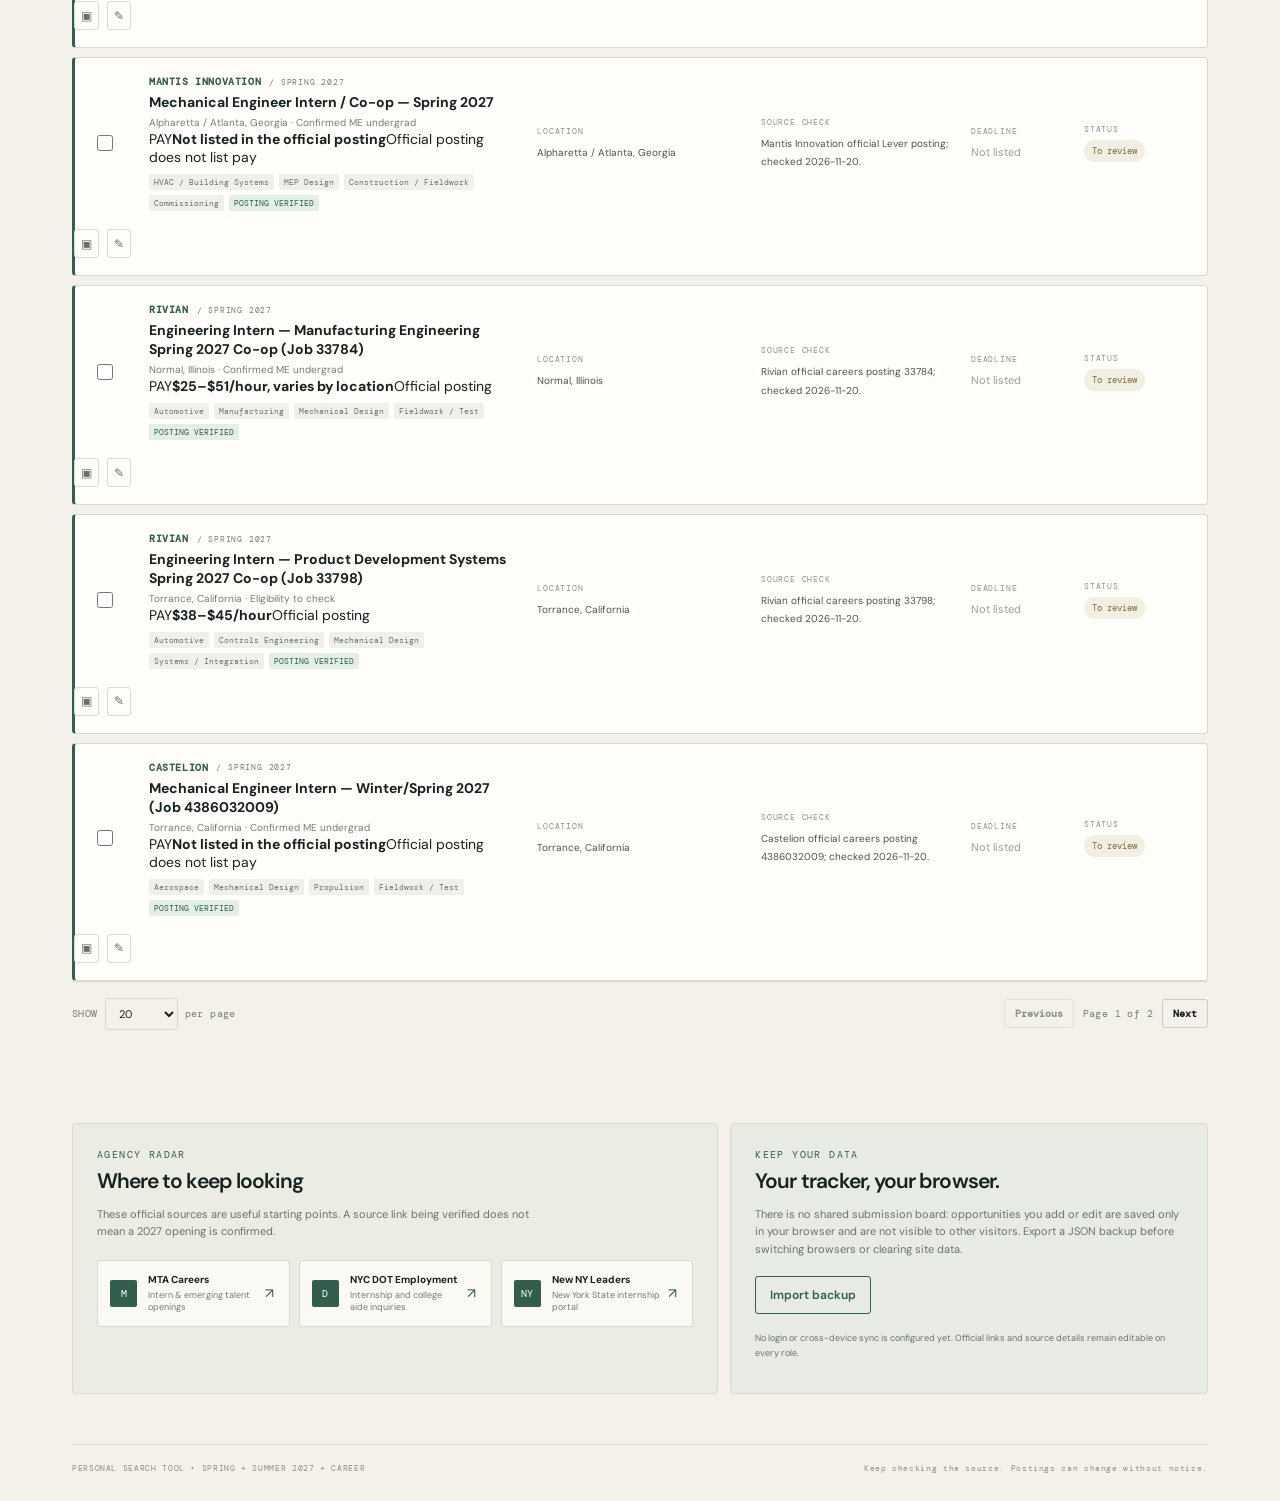
==== commit 57b85963: "Load compensation tracker update" ====
--- a/index.html
+++ b/index.html
@@ -6,11 +6,11 @@
   <meta name="theme-color" content="#f4f1ea" />
   <meta name="description" content="A personal tracker for mechanical engineering internships across agencies, infrastructure, buildings, and aerospace." />
   <title>Mechanical Engineering Internship & Career Tracker</title>
-  <link rel="stylesheet" href="styles.css?v=20261115-company-font" />
+  <link rel="stylesheet" href="styles.css?v=20261121-pay-comparison-v1" />
 </head>
 <body>
   <header class="topbar">
-    <a class="brand" href="#top" aria-label="Mechanical Engineering Internship Tracker home"><span>FIELDNOTES <b>/ CAREERS</b></span></a>
+    <a class="brand" href="#board" aria-label="Jump to opportunity board"><span>FIELDNOTES <b>/ CAREERS</b></span></a>
     <div class="top-actions"><span class="save-state" id="saveState">Personal • this browser</span><button class="button button-quiet" id="exportBtn">Export backup</button><button class="button button-primary" id="addRoleBtn">＋ Add to my tracker</button></div>
   </header>
 
@@ -68,12 +68,12 @@
   </main>
 
   <dialog id="roleDialog" class="modal"><form id="roleForm" method="dialog"><div class="modal-head"><div><div class="eyebrow">OPPORTUNITY DETAILS</div><h2 id="formTitle">Add opportunity</h2></div><button type="button" class="icon-button" id="closeDialog" aria-label="Close">×</button></div><input type="hidden" id="roleId" />
-    <div class="form-grid"><label>Season<select id="roleSeason" required><option>Spring 2027</option><option>Summer 2027</option><option>Career</option></select></label><label>Agency<input id="roleAgency" required placeholder="e.g. MTA" /></label><label class="span-2">Role title<input id="roleTitle" required placeholder="Position title or search target (not a confirmed opening)" /></label><label>Location<input id="roleLocation" placeholder="Borough, NYC / hybrid, etc." /></label><label>Location type<select id="roleLocationType"><option value="NYC">New York City</option><option value="NYC-region">NYC region (confirm commute)</option><option value="outside">Outside NYC</option><option value="unknown">Unknown</option></select></label><label class="span-2">Eligibility requirements<textarea id="roleEligibility" rows="2" placeholder="Degree, class standing, GPA, work authorization…"></textarea></label><label class="span-2">Eligibility warning (shown in red)<textarea id="roleEligibilityNotice" rows="2" placeholder="NEEDS: FE exam, civil-service exam/list, PE license, degree, or experience…"></textarea><small class="form-hint">This notice appears in red on the opportunity card.</small></label><label>ME undergraduate fit<select id="roleFit"><option value="unknown">Needs checking</option><option value="yes">Yes — confirmed</option><option value="no">No</option></select></label><label>Application deadline<input id="roleDeadline" type="date" /></label><label>Official link<input id="roleLink" type="url" placeholder="https://…" /></label><label>Application status<select id="roleStatus"><option>To review</option><option>Interested</option><option>Preparing</option><option>Applied</option><option>Interviewing</option><option>Offer</option><option>Closed</option></select></label><label class="span-2">Subcategories<input id="roleCategories" placeholder="Aerospace, Fieldwork / Test, Mechanical Design" /><small class="form-hint">Separate tags with commas. Examples: Aerospace, Automotive, Construction / Fieldwork, Manufacturing.</small></label><label class="span-2">Fit notes<textarea id="roleNotes" rows="3" placeholder="Why this role fits; skills to emphasize; questions to resolve…"></textarea></label><div class="span-2 source-box"><div class="source-box-title">SOURCE & VERIFICATION</div><label>Source details<input id="roleSource" placeholder="Official posting page, job ID, or agency information page" /></label><div class="form-grid compact"><label>Verification<select id="roleVerified"><option value="unknown">Unverified / assumed</option><option value="source">Official source checked — posting unconfirmed</option><option value="posting">Official posting verified</option></select></label><label>Posting date<input id="rolePosted" type="date" /></label></div><label class="check-label form-check"><input id="roleWatch" type="checkbox" /><span class="check-custom"></span> This is a search target, not a confirmed opening</label><p class="form-hint">“Newly posted” and “deadline approaching” are calculated from the posting date and deadline you enter.</p></div></div>
+    <div class="form-grid"><label>Season<select id="roleSeason" required><option>Spring 2027</option><option>Summer 2027</option><option>Career</option></select></label><label>Agency<input id="roleAgency" required placeholder="e.g. MTA" /></label><label class="span-2">Role title<input id="roleTitle" required placeholder="Position title or search target (not a confirmed opening)" /></label><label>Location<input id="roleLocation" placeholder="Borough, NYC / hybrid, etc." /></label><label>Location type<select id="roleLocationType"><option value="NYC">New York City</option><option value="NYC-region">NYC region (confirm commute)</option><option value="outside">Outside NYC</option><option value="unknown">Unknown</option></select></label><label class="span-2">Eligibility requirements<textarea id="roleEligibility" rows="2" placeholder="Degree, class standing, GPA, work authorization…"></textarea></label><label class="span-2">Eligibility warning (shown in red)<textarea id="roleEligibilityNotice" rows="2" placeholder="NEEDS: FE exam, civil-service exam/list, PE license, degree, or experience…"></textarea><small class="form-hint">This notice appears in red on the opportunity card.</small></label><label>ME undergraduate fit<select id="roleFit"><option value="unknown">Needs checking</option><option value="yes">Yes — confirmed</option><option value="no">No</option></select></label><label>Application deadline<input id="roleDeadline" type="date" /></label><label>Pay / salary<input id="rolePay" type="text" placeholder="e.g. $25/hour or $70,000/year" /></label><label>Pay source<select id="rolePaySource"><option value="not-checked">Not checked on official posting</option><option value="official">Amount shown on official posting</option><option value="not-listed">Official posting does not list pay</option><option value="user-entered">User-entered; verify on source</option><option value="not-applicable">No confirmed opening</option></select></label><label>Official link<input id="roleLink" type="url" placeholder="https://…" /></label><p class="form-hint span-2">Enter the posting’s exact pay and unit. If no amount is shown, mark the source accurately; the comparison view includes pay.</p><label>Application status<select id="roleStatus"><option>To review</option><option>Interested</option><option>Preparing</option><option>Applied</option><option>Interviewing</option><option>Offer</option><option>Closed</option></select></label><label class="span-2">Subcategories<input id="roleCategories" placeholder="Aerospace, Fieldwork / Test, Mechanical Design" /><small class="form-hint">Separate tags with commas. Examples: Aerospace, Automotive, Construction / Fieldwork, Manufacturing.</small></label><label class="span-2">Fit notes<textarea id="roleNotes" rows="3" placeholder="Why this role fits; skills to emphasize; questions to resolve…"></textarea></label><div class="span-2 source-box"><div class="source-box-title">SOURCE & VERIFICATION</div><label>Source details<input id="roleSource" placeholder="Official posting page, job ID, or agency information page" /></label><div class="form-grid compact"><label>Verification<select id="roleVerified"><option value="unknown">Unverified / assumed</option><option value="source">Official source checked — posting unconfirmed</option><option value="posting">Official posting verified</option></select></label><label>Posting date<input id="rolePosted" type="date" /></label></div><label class="check-label form-check"><input id="roleWatch" type="checkbox" /><span class="check-custom"></span> This is a search target, not a confirmed opening</label><p class="form-hint">“Newly posted” and “deadline approaching” are calculated from the posting date and deadline you enter.</p></div></div>
     <div class="modal-actions"><button type="button" id="deleteRoleBtn" class="text-button danger hidden">Delete opportunity</button><span class="modal-spacer"></span><button type="button" id="cancelDialog" class="button button-quiet">Cancel</button><button type="submit" class="button button-primary">Save opportunity</button></div>
   </form></dialog>
 
   <dialog id="compareDialog" class="modal compare-modal"><div class="modal-head"><div><div class="eyebrow">SIDE-BY-SIDE</div><h2>Compare opportunities</h2></div><button type="button" class="icon-button" id="closeCompare" aria-label="Close">×</button></div><div id="compareBody"></div></dialog>
   <div id="toast" class="toast" role="status" aria-live="polite"></div>
-  <script src="app.js?v=20261120-spring2027-heavy-v2"></script>
+  <script src="app.js?v=20261121-pay-comparison-v1"></script>
 </body>
 </html>
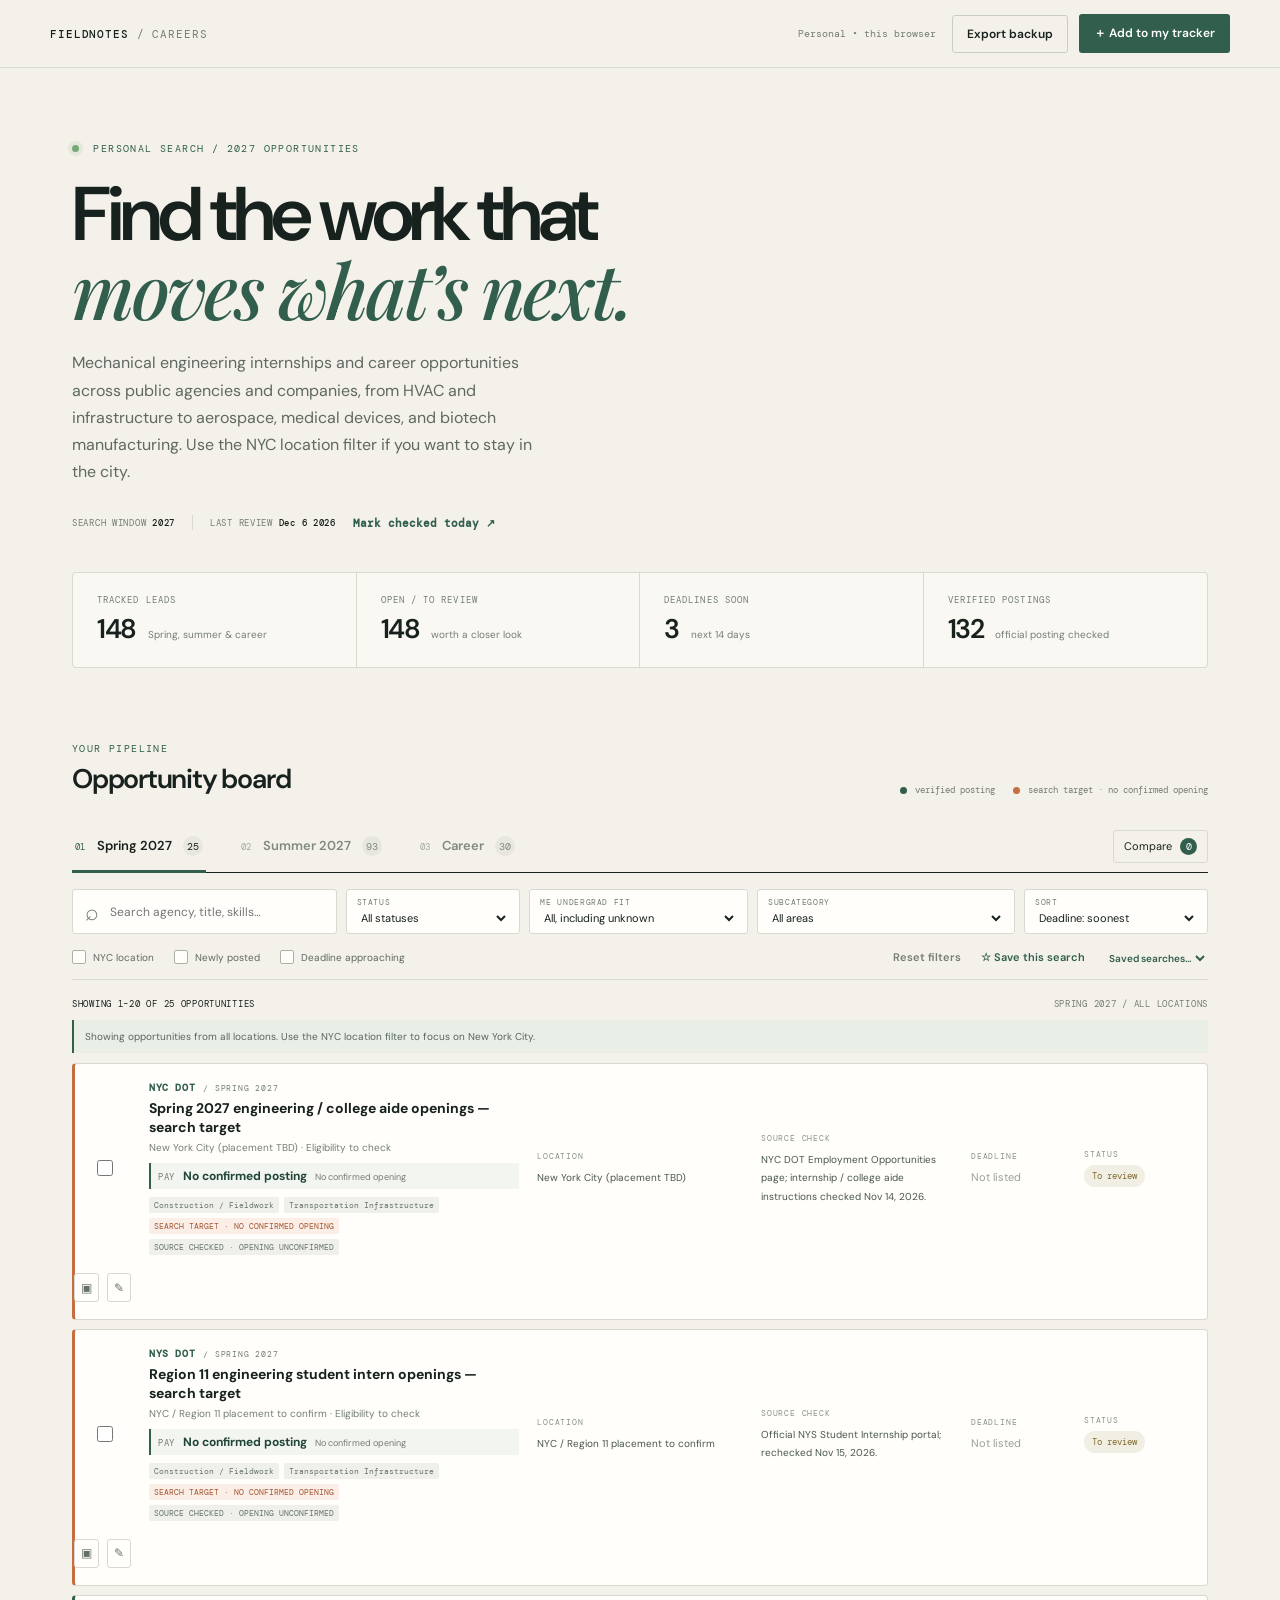
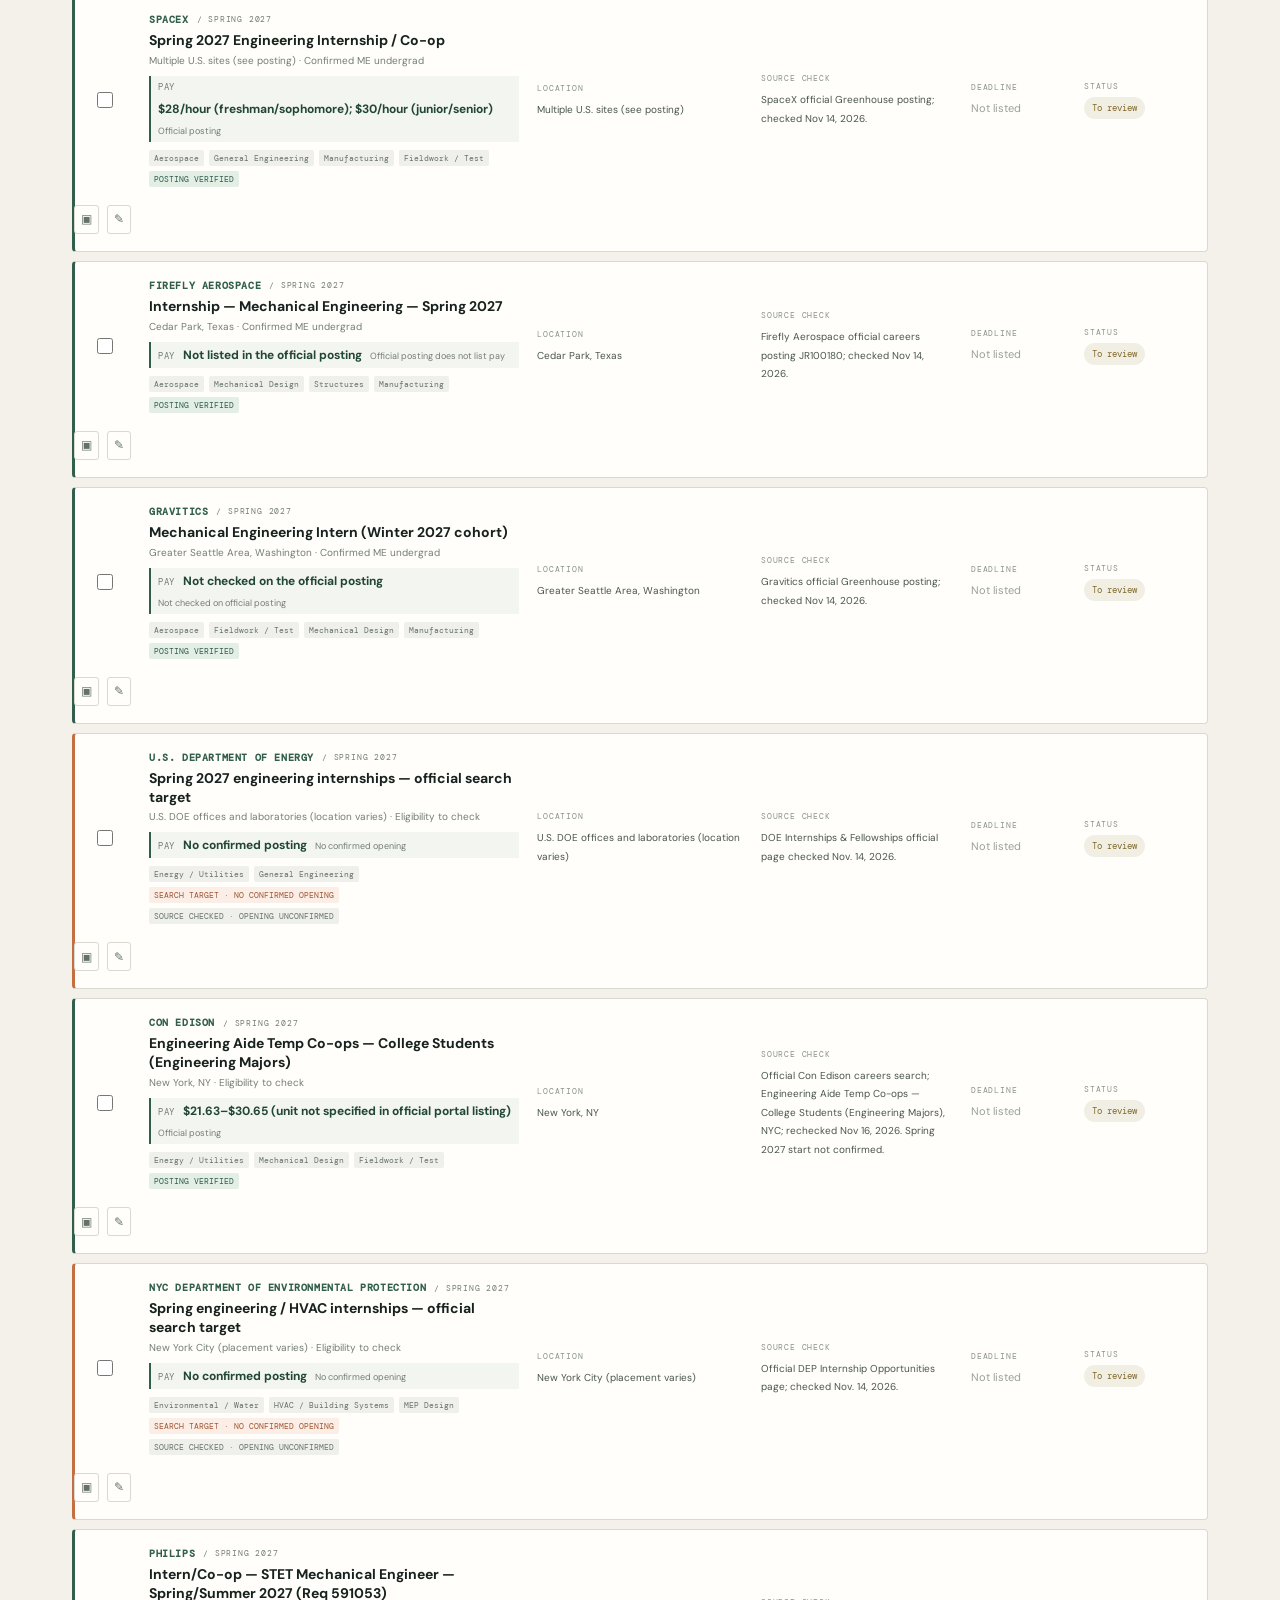
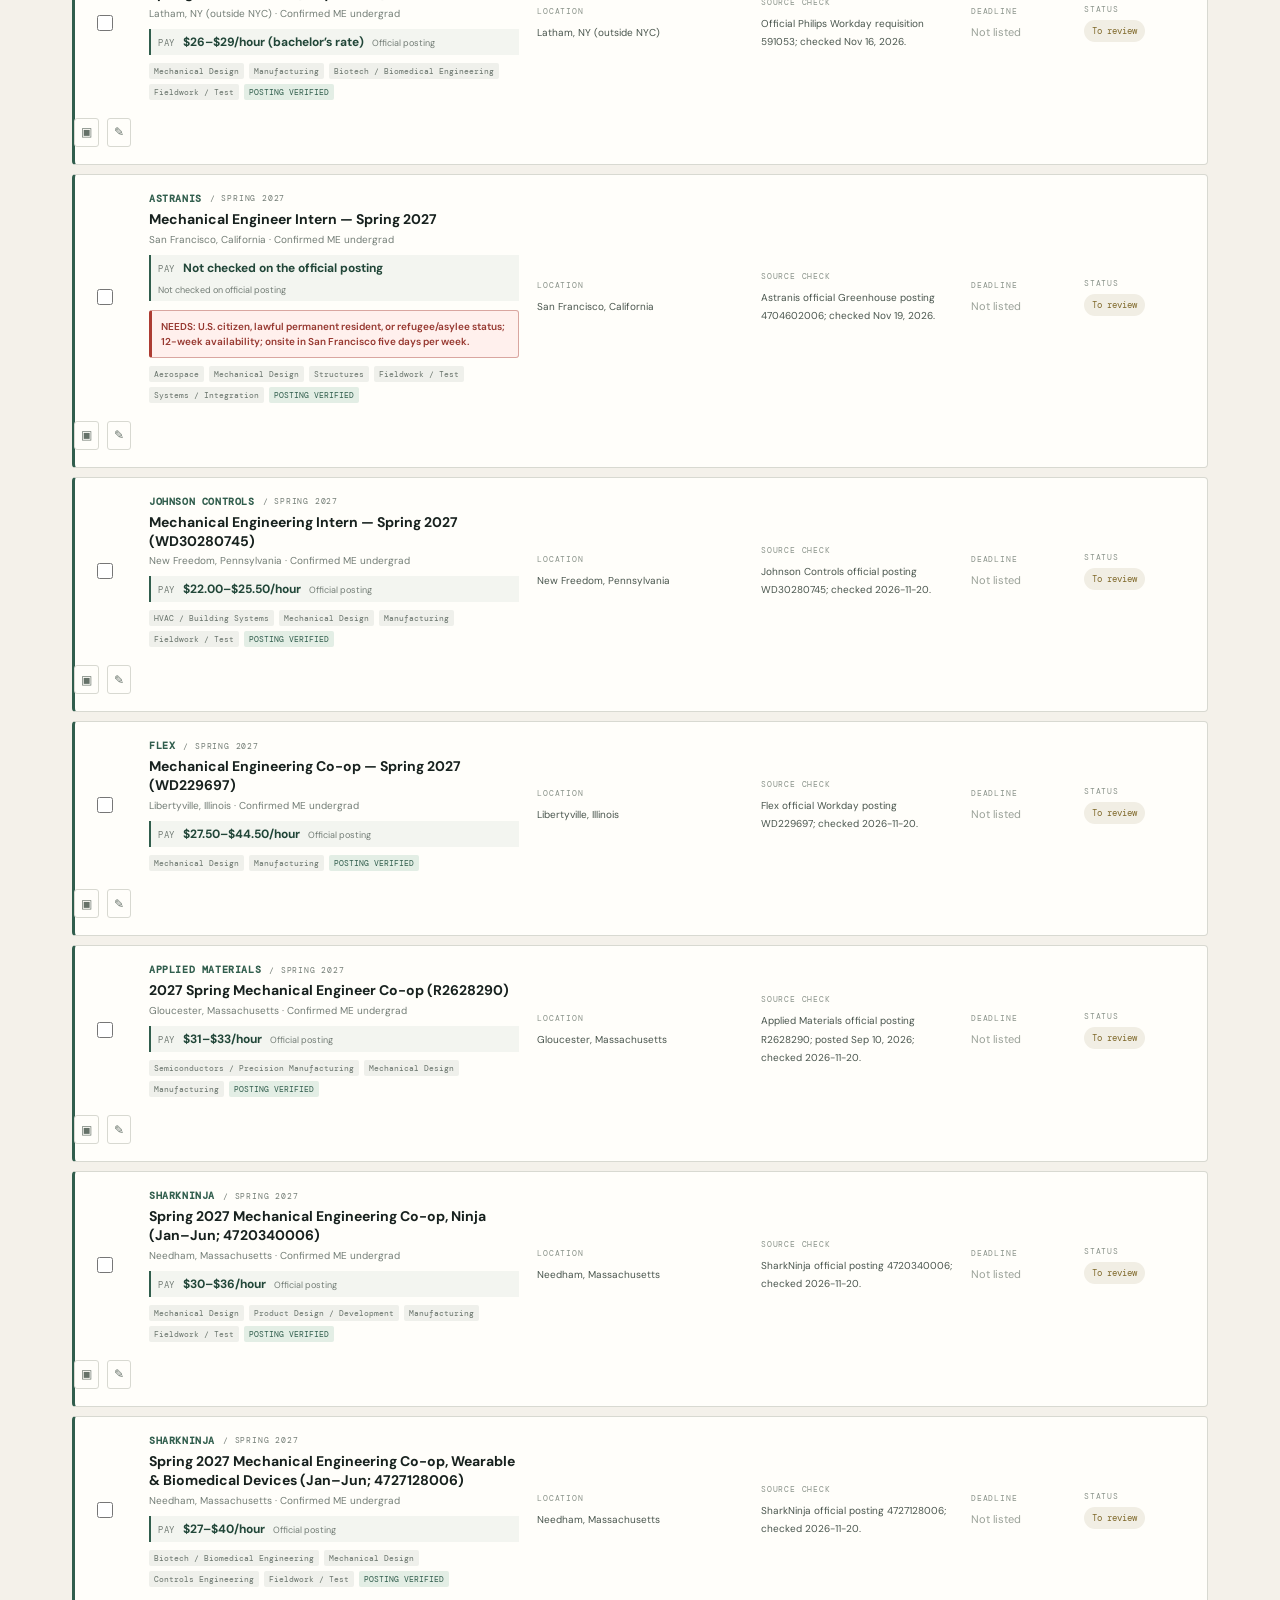
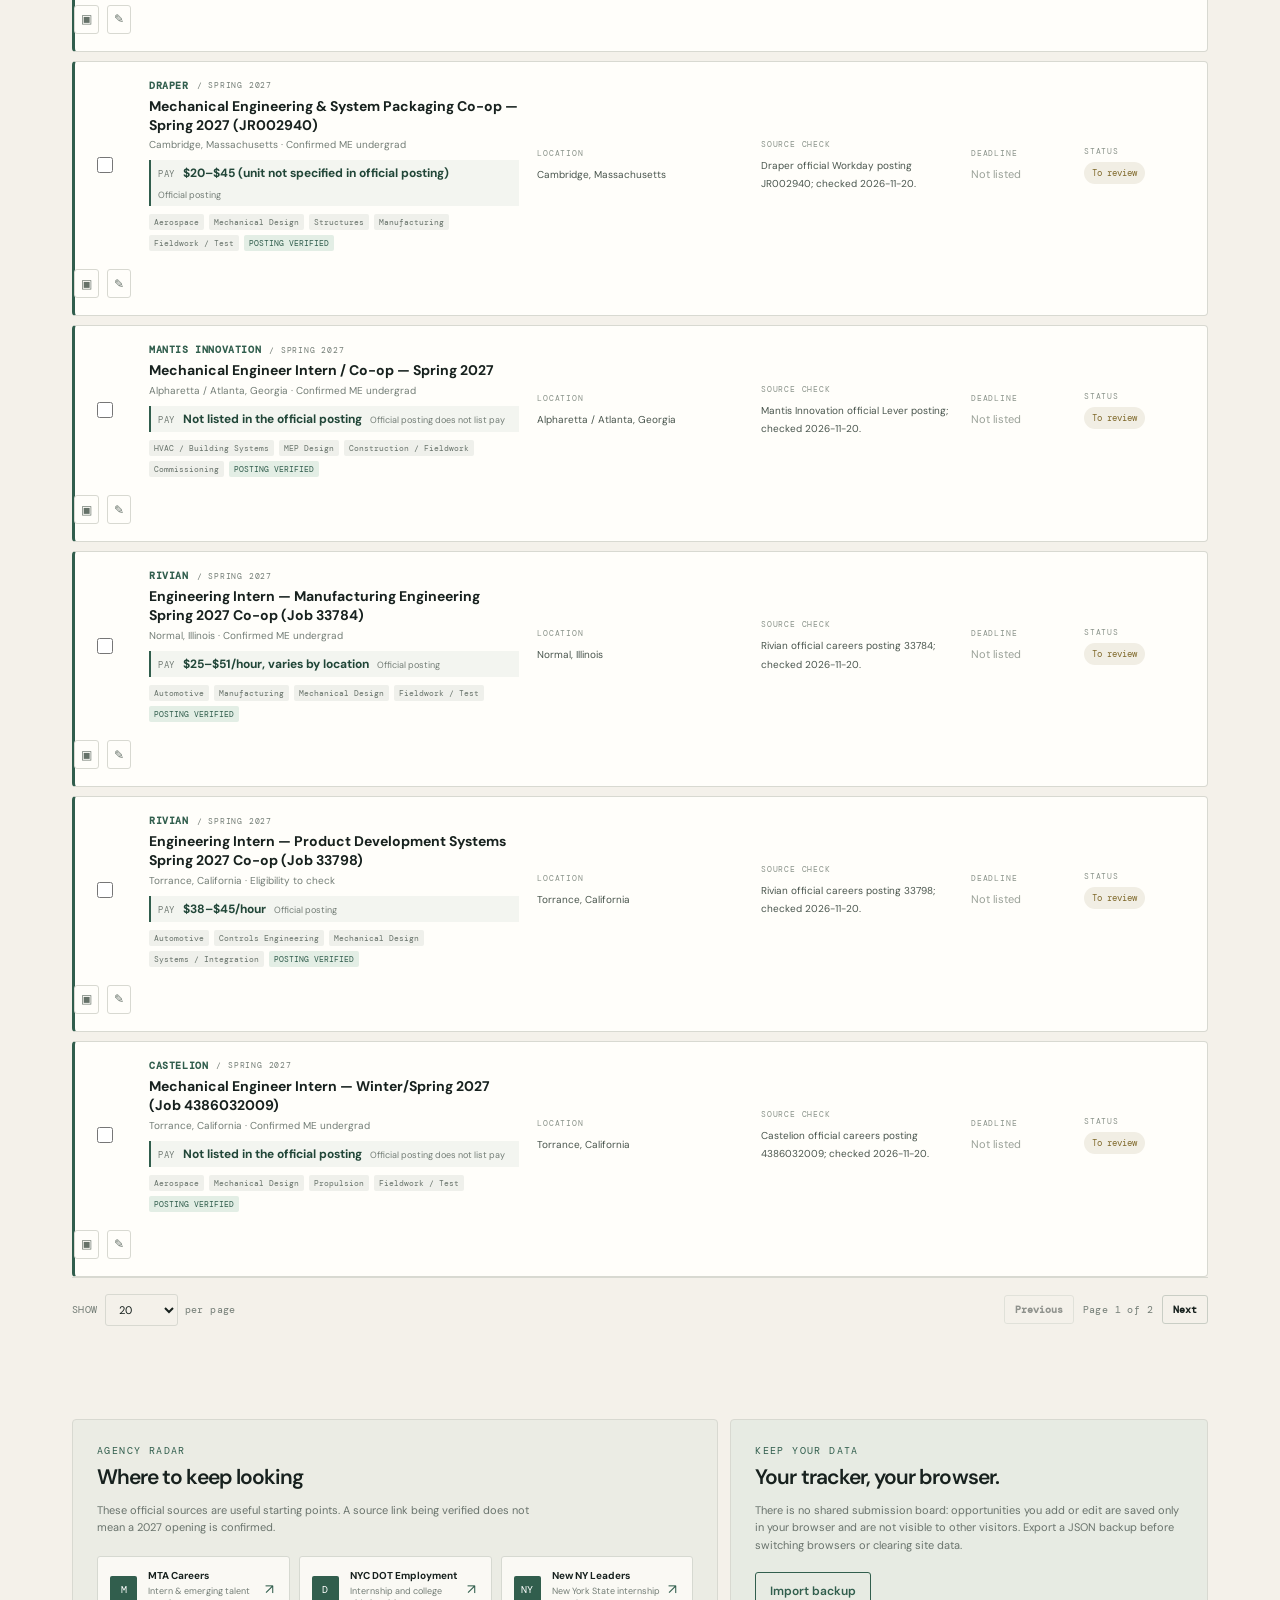
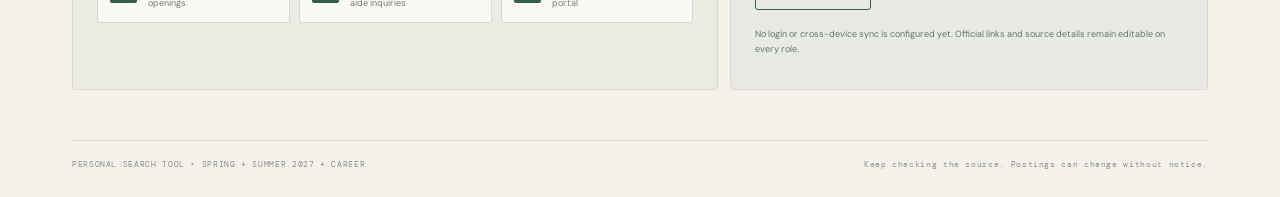
==== commit 7c134cb6: "Keep tracker brand navigation on the valid top anchor" ====
--- a/index.html
+++ b/index.html
@@ -10,7 +10,7 @@
 </head>
 <body>
   <header class="topbar">
-    <a class="brand" href="#board" aria-label="Jump to opportunity board"><span>FIELDNOTES <b>/ CAREERS</b></span></a>
+    <a class="brand" href="#top" aria-label="Mechanical Engineering Internship Tracker home"><span>FIELDNOTES <b>/ CAREERS</b></span></a>
     <div class="top-actions"><span class="save-state" id="saveState">Personal • this browser</span><button class="button button-quiet" id="exportBtn">Export backup</button><button class="button button-primary" id="addRoleBtn">＋ Add to my tracker</button></div>
   </header>
 
--- a/styles.css
+++ b/styles.css
@@ -8,3 +8,6 @@
 .pagination{display:flex;align-items:center;justify-content:space-between;gap:16px;border-top:1px solid var(--line);padding:16px 0;color:var(--muted);font:10px 'DM Mono',monospace;letter-spacing:.04em}.pagination label{display:flex;align-items:center;gap:7px}.pagination select{padding:7px 24px 7px 9px;border:1px solid var(--line);border-radius:3px;background:transparent;color:var(--ink);font:11px 'DM Sans',sans-serif}.page-controls{display:flex;align-items:center;gap:9px}.page-controls .button{padding:7px 10px;font-size:10px}.page-controls .button:disabled{opacity:.45;cursor:not-allowed;transform:none}.season-tabs{flex-wrap:wrap}@media(max-width:600px){.pagination{align-items:flex-start;flex-direction:column}.page-controls{width:100%;justify-content:space-between}.season-tabs{gap:12px}}
 
 .eligibility-alert{margin-top:9px;padding:8px 9px;border:1px solid #d9a6a0;border-left:3px solid #ad3c32;border-radius:3px;background:#fff0ed;color:#96372f;font-size:10px;font-weight:600;line-height:1.5;overflow-wrap:anywhere}
+
+
+.salary-summary{display:flex;align-items:baseline;gap:8px;flex-wrap:wrap;margin-top:8px;padding:5px 7px;border-left:2px solid var(--green);background:rgba(49,94,77,.055)}.salary-label{font:9px 'DM Mono',monospace;letter-spacing:.08em;color:var(--muted)}.salary-summary strong{font-size:12px;font-weight:700;color:var(--green-dark);overflow-wrap:anywhere}.salary-source{font-size:9px;color:var(--muted)}
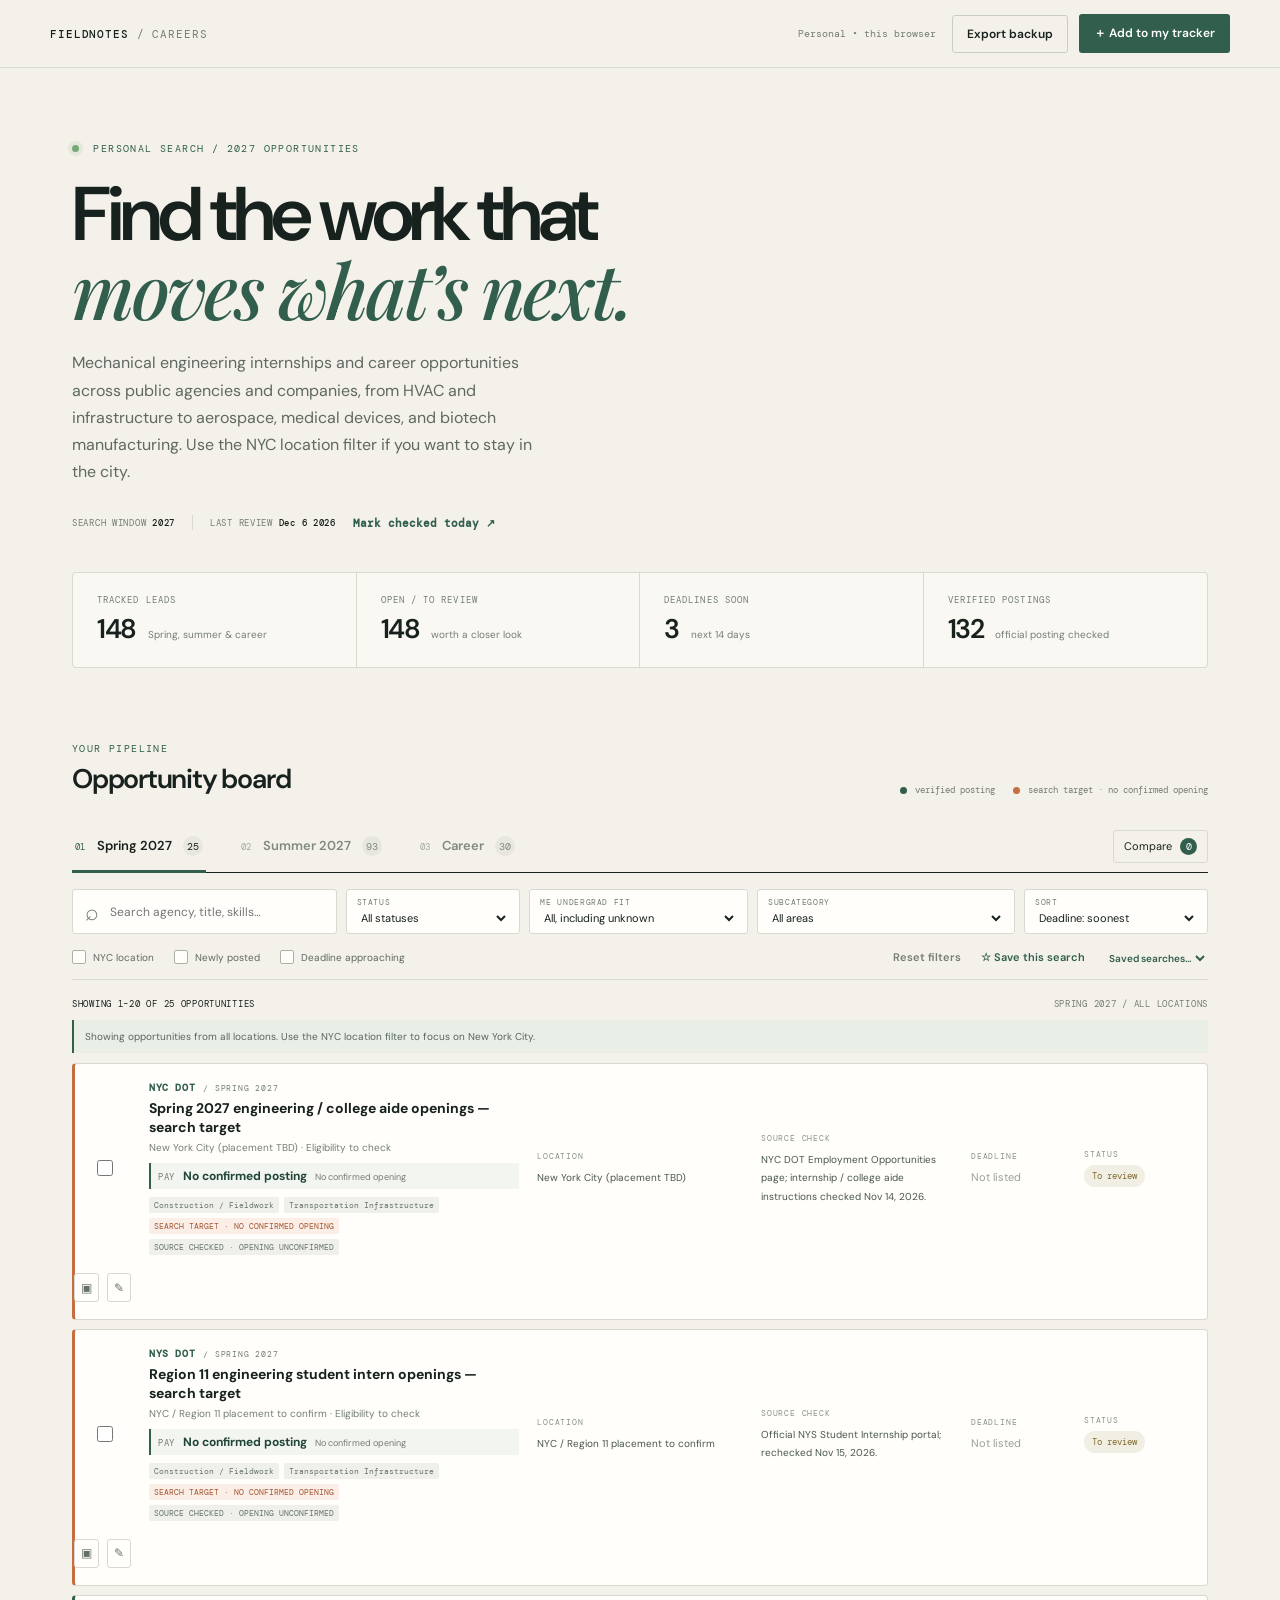
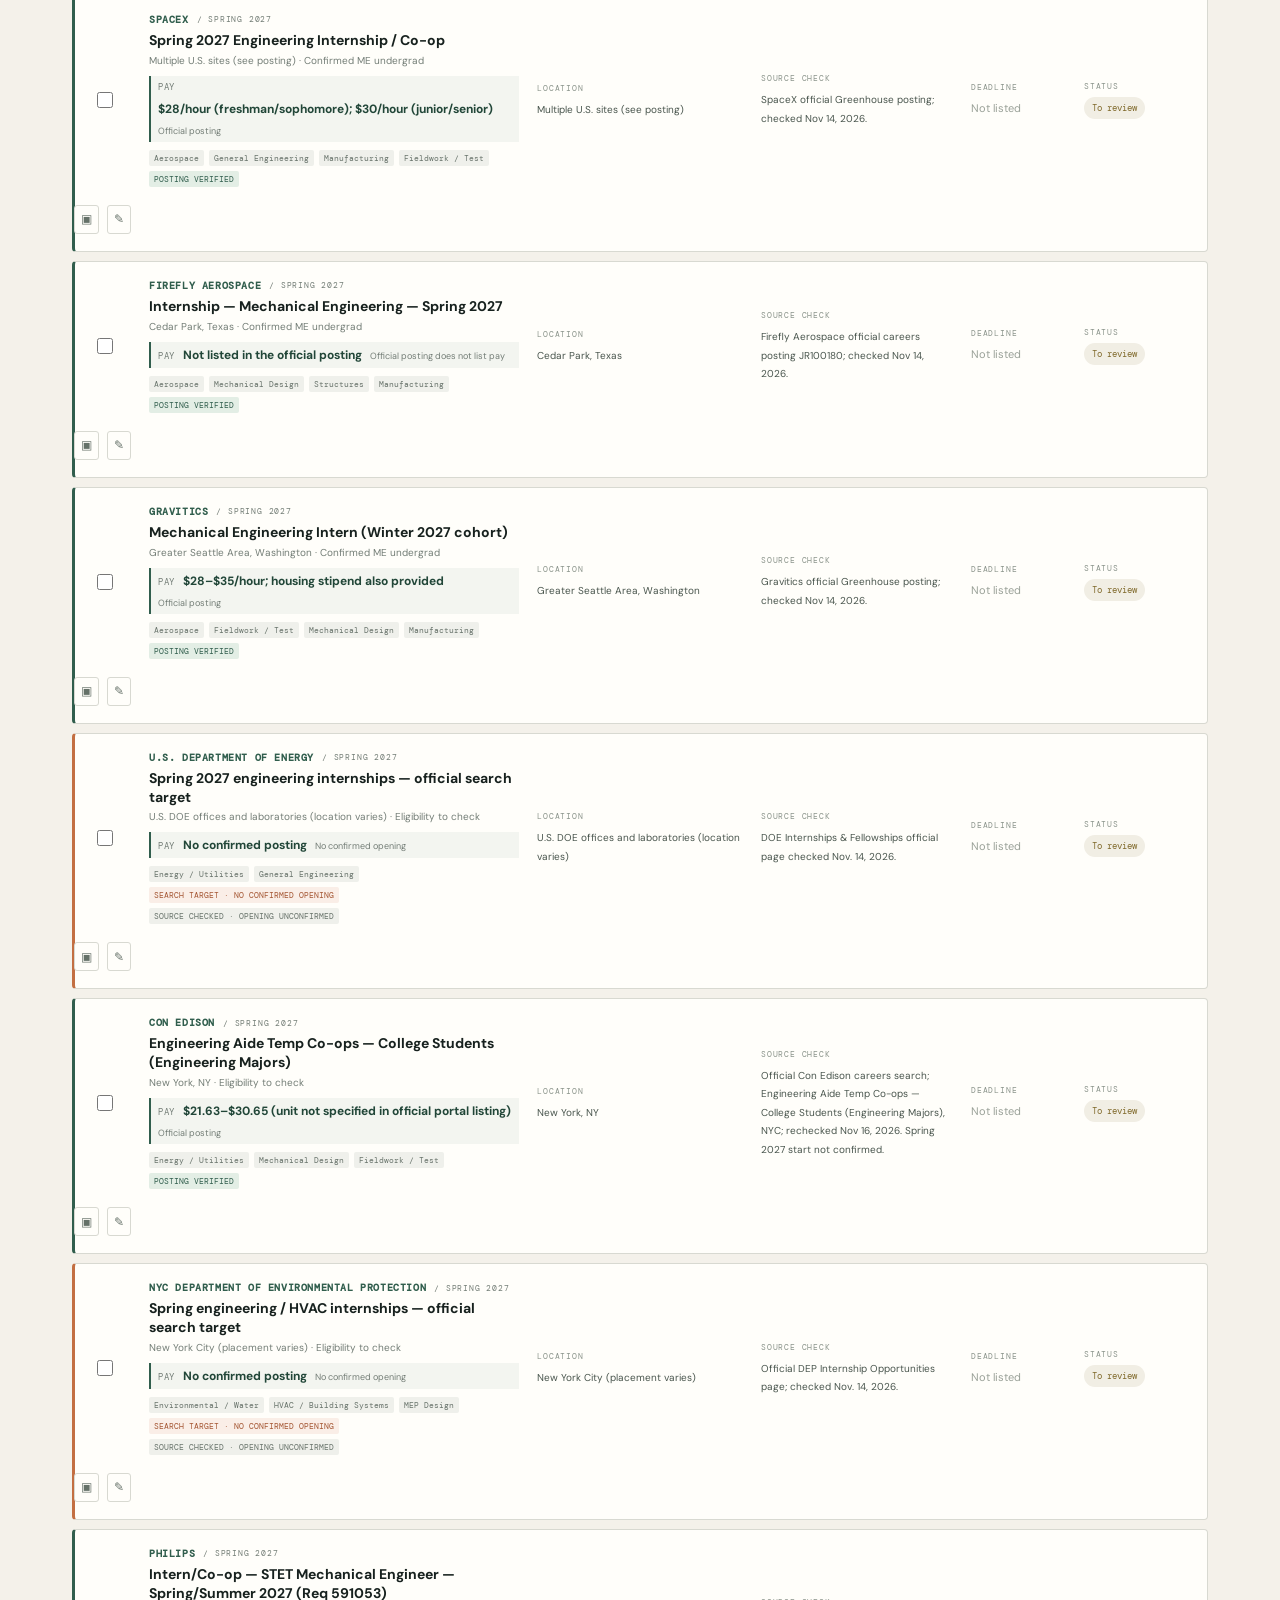
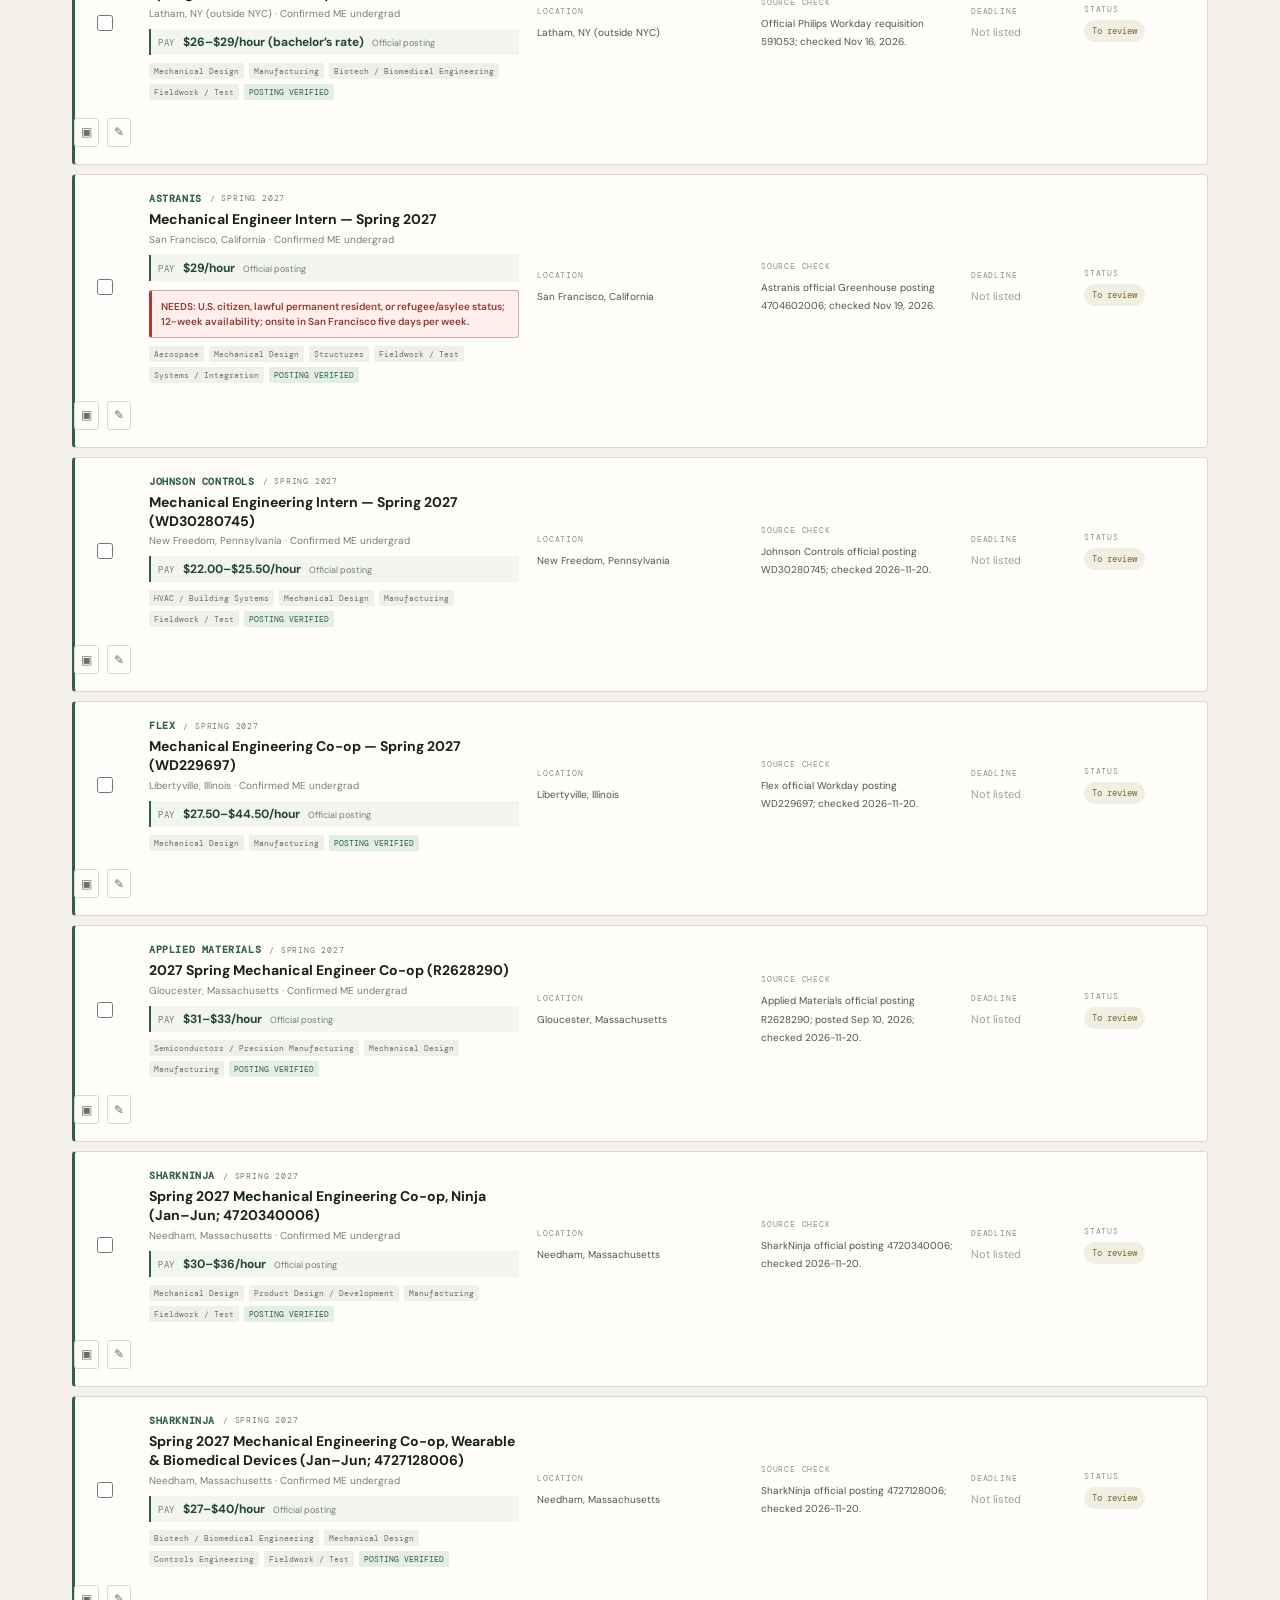
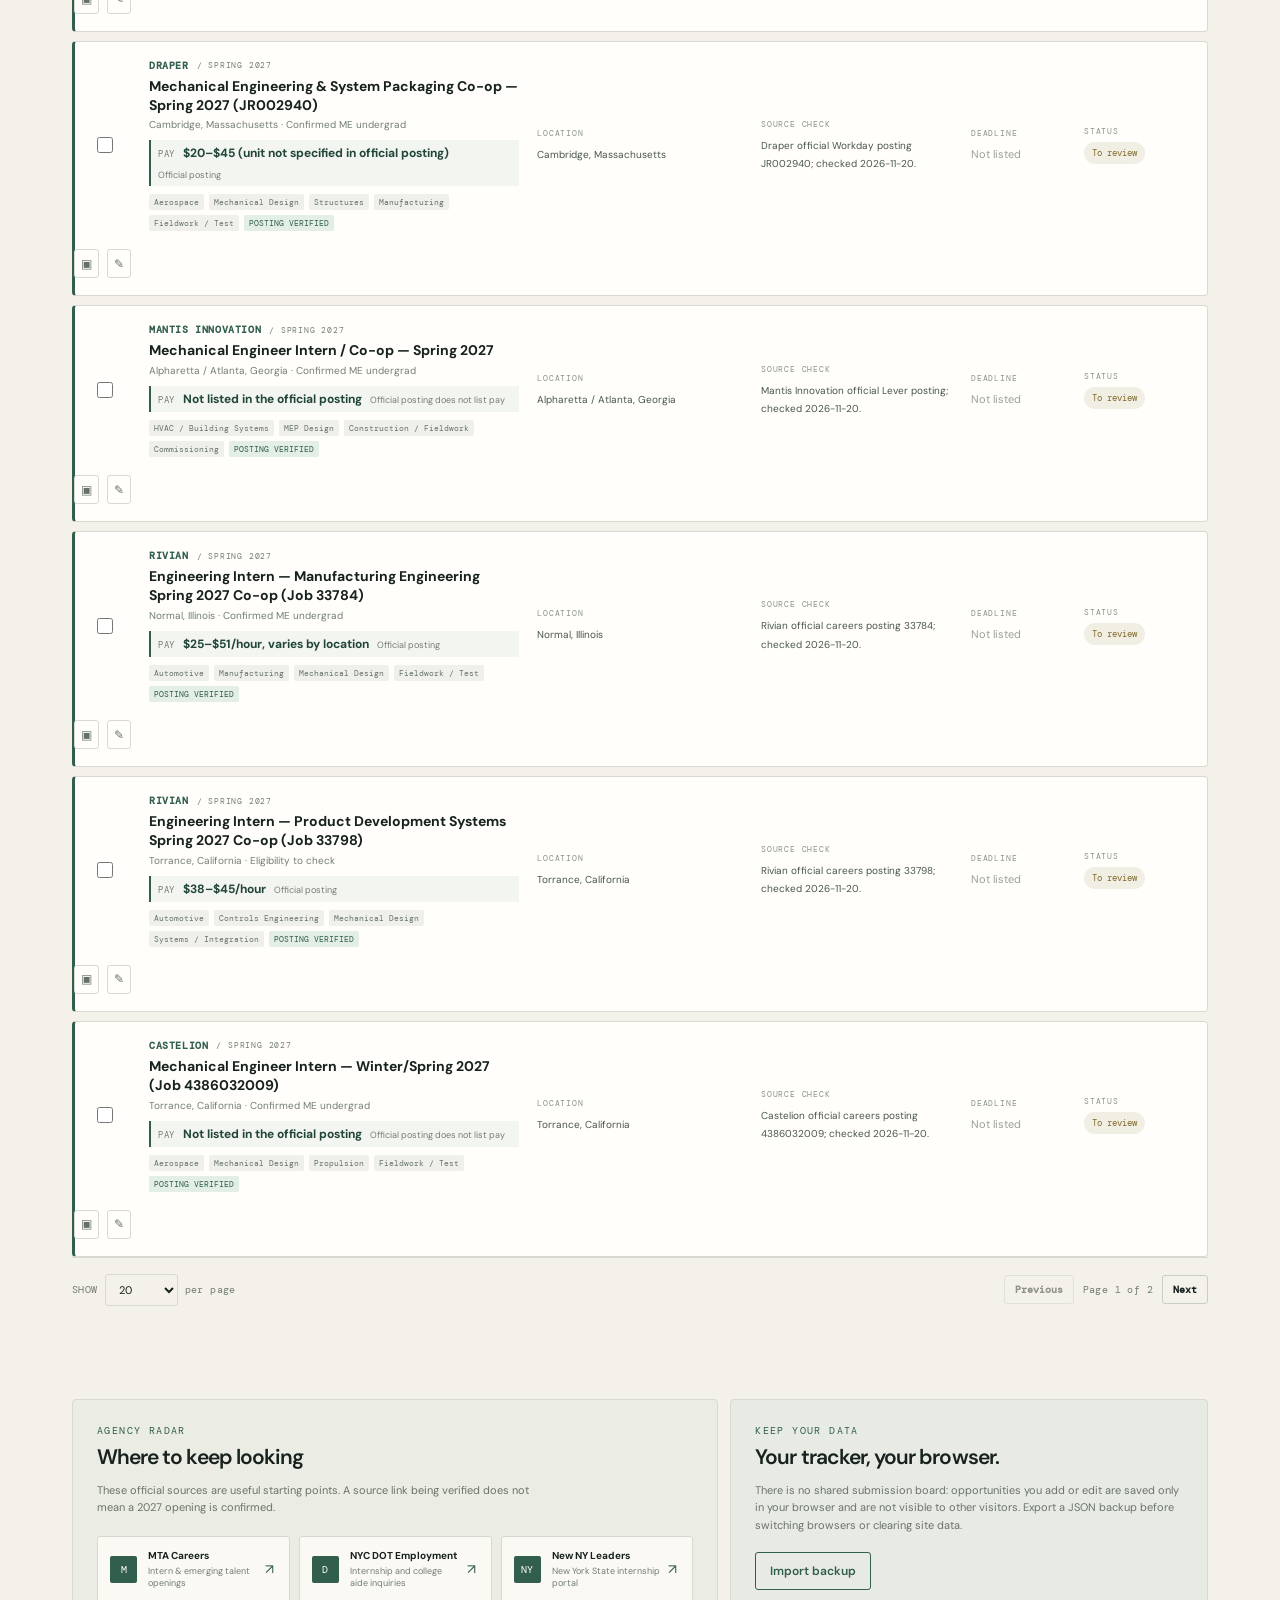
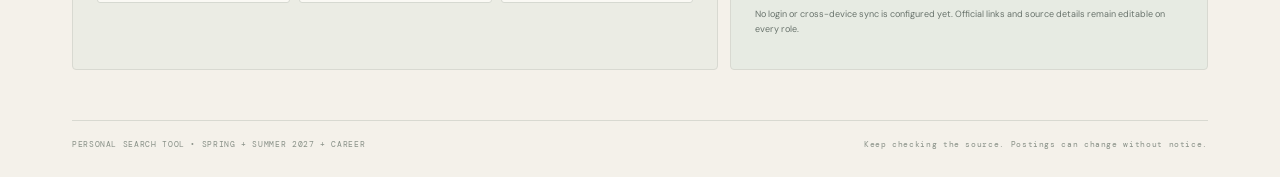
==== commit a797cd5b: "Refresh tracker compensation data cache" ====
--- a/index.html
+++ b/index.html
@@ -74,6 +74,6 @@
 
   <dialog id="compareDialog" class="modal compare-modal"><div class="modal-head"><div><div class="eyebrow">SIDE-BY-SIDE</div><h2>Compare opportunities</h2></div><button type="button" class="icon-button" id="closeCompare" aria-label="Close">×</button></div><div id="compareBody"></div></dialog>
   <div id="toast" class="toast" role="status" aria-live="polite"></div>
-  <script src="app.js?v=20261121-pay-comparison-v1"></script>
+  <script src="app.js?v=20261121-pay-comparison-v2"></script>
 </body>
 </html>
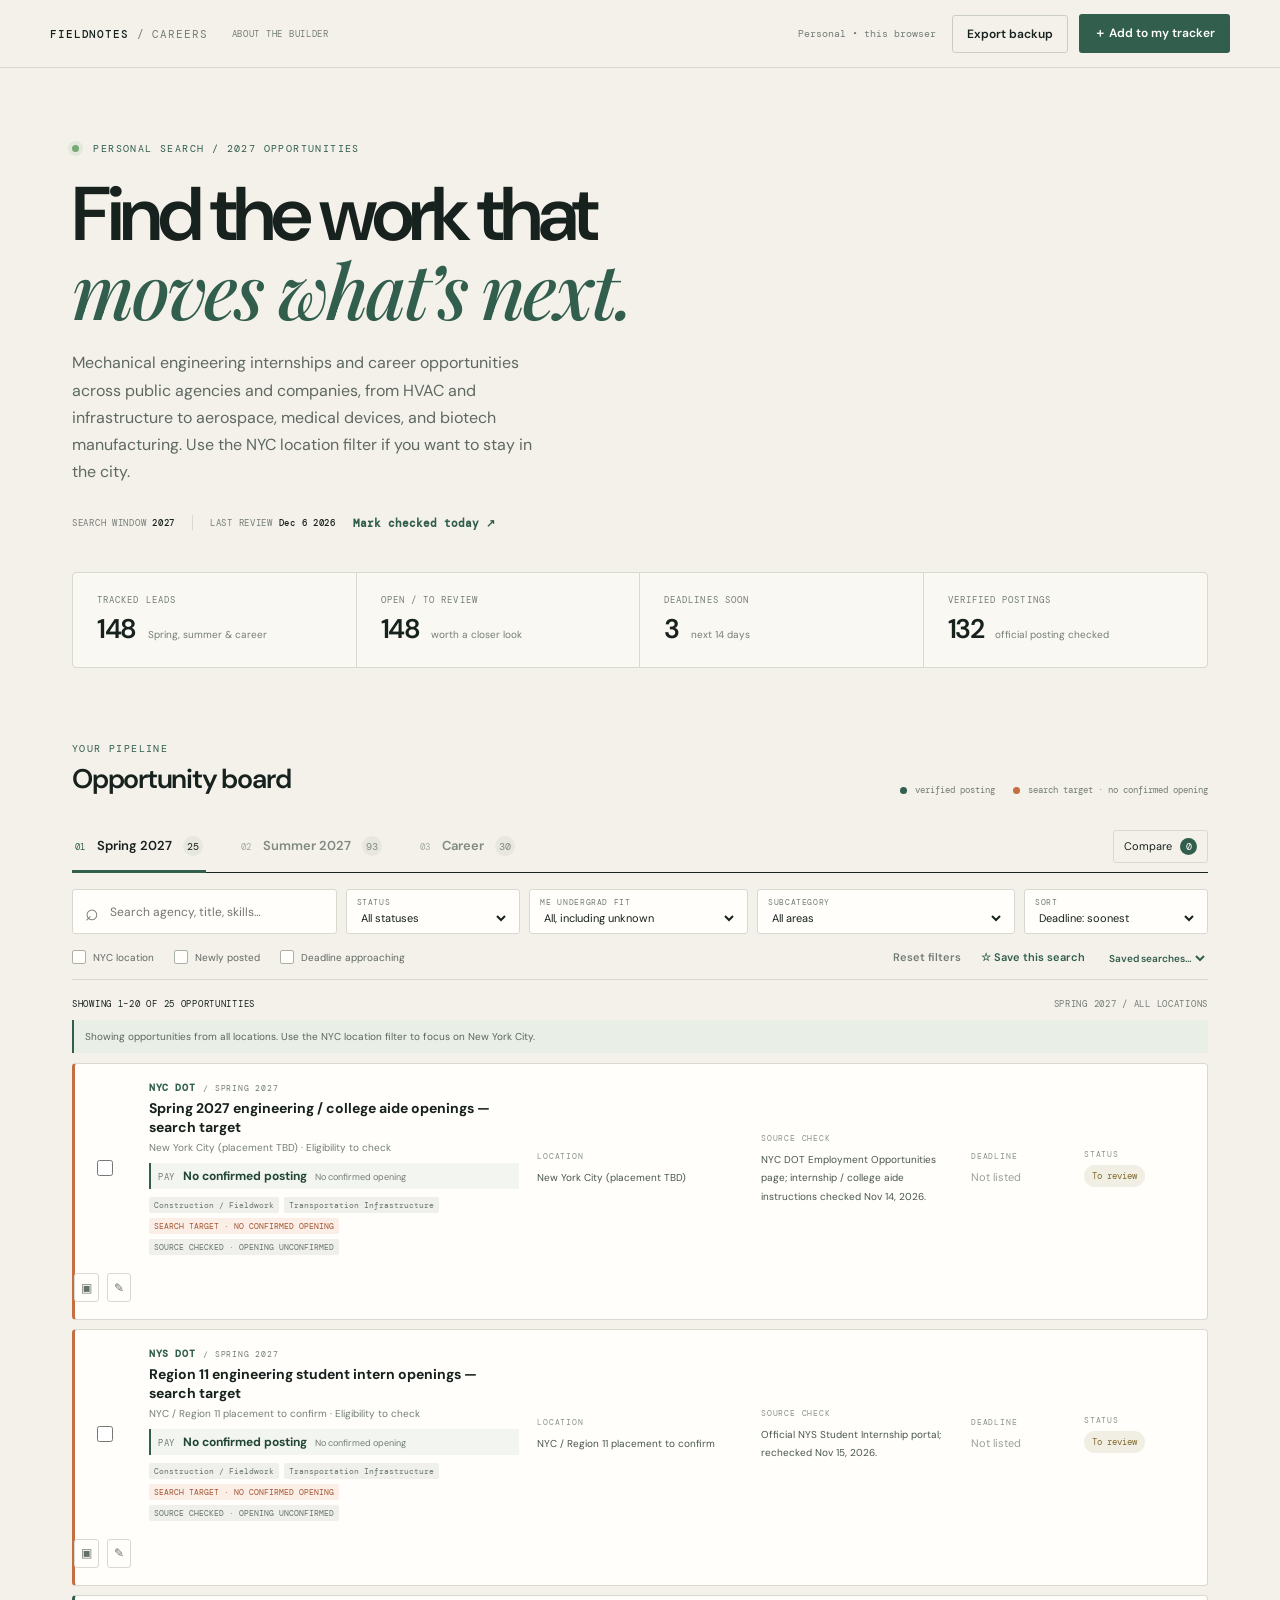
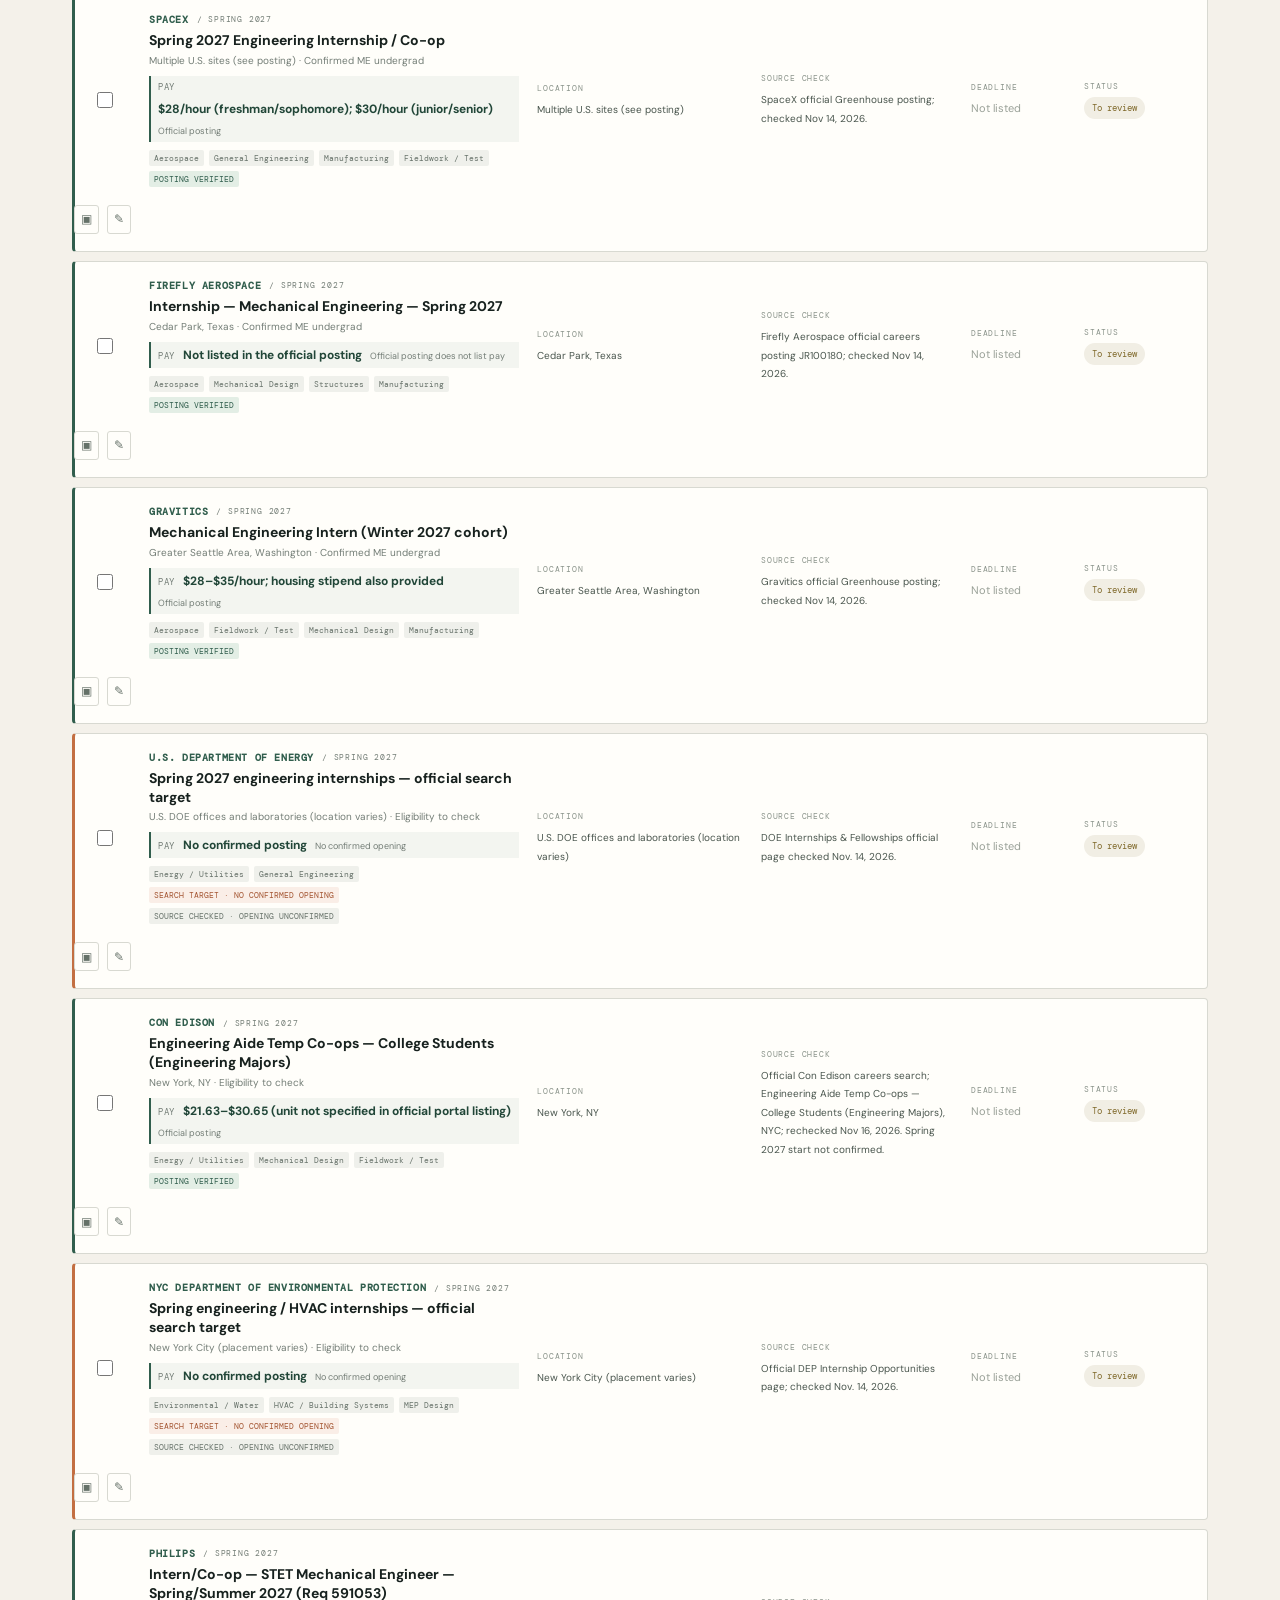
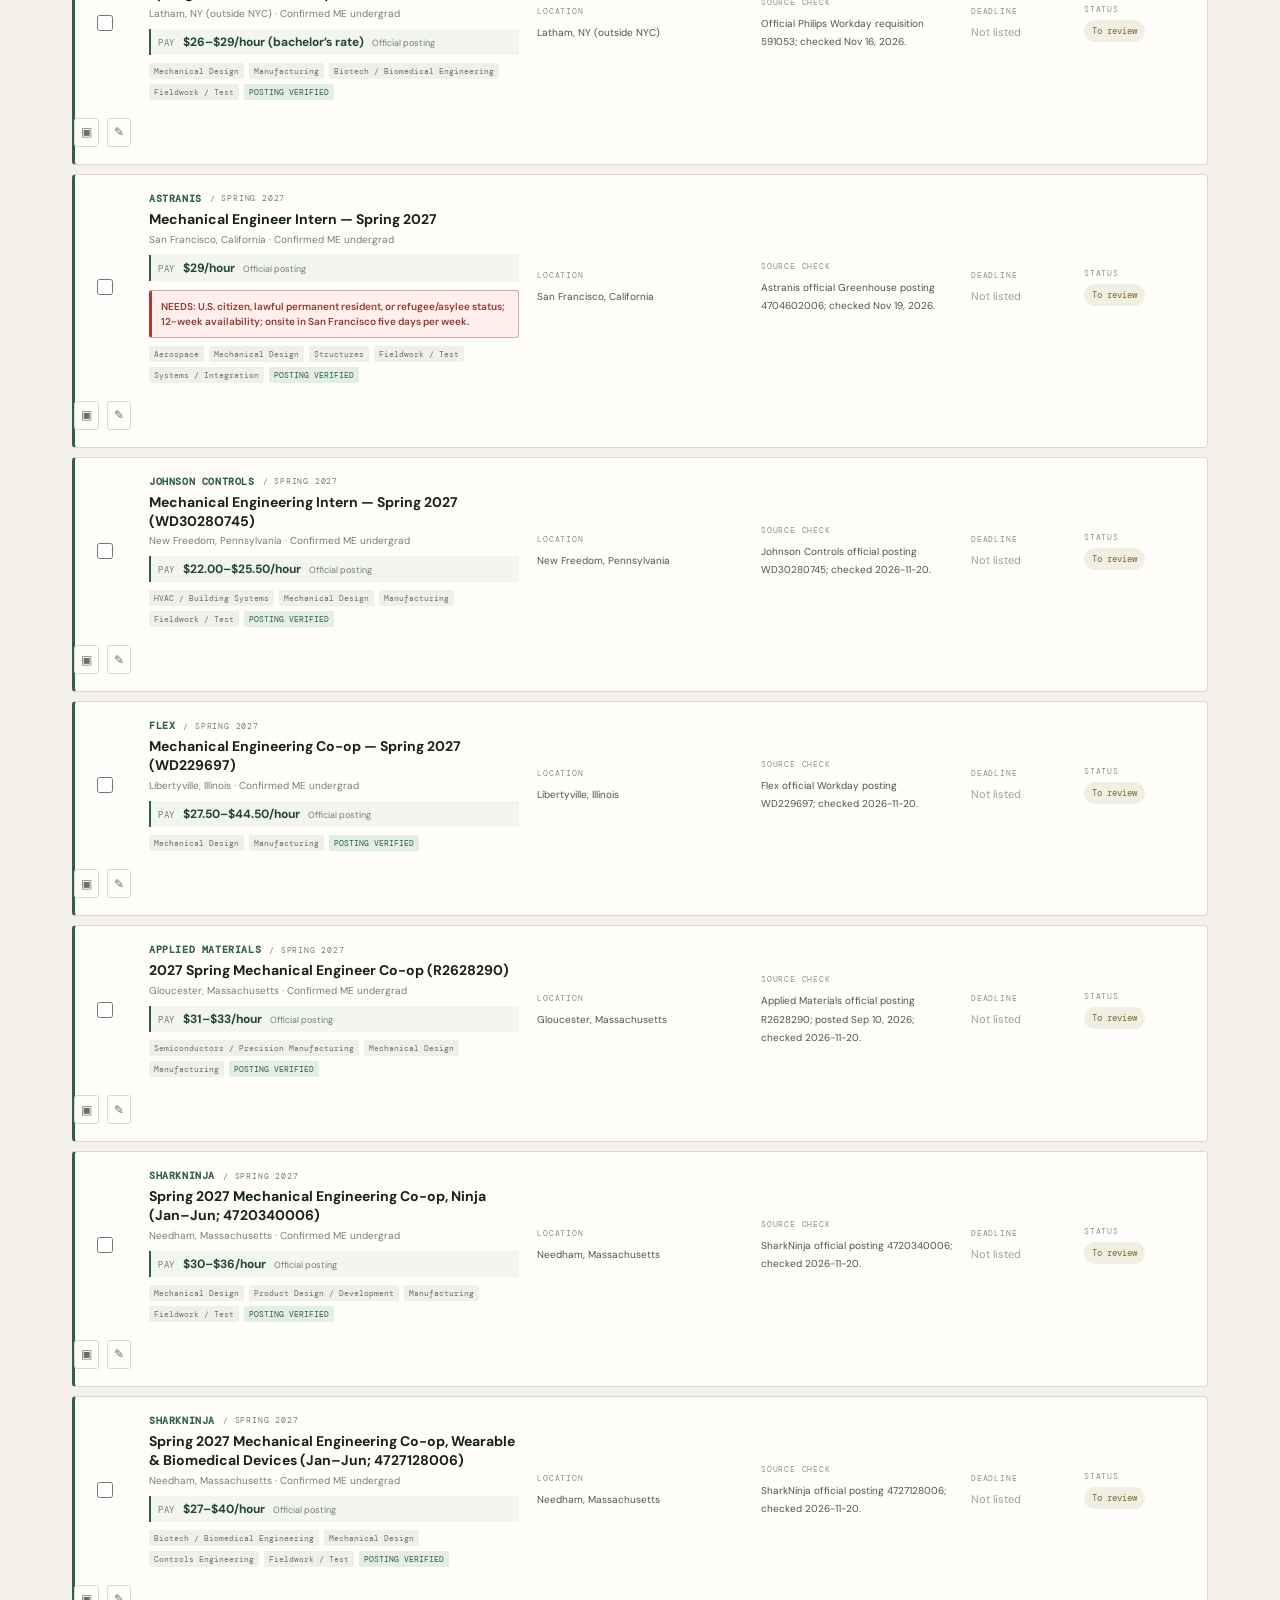
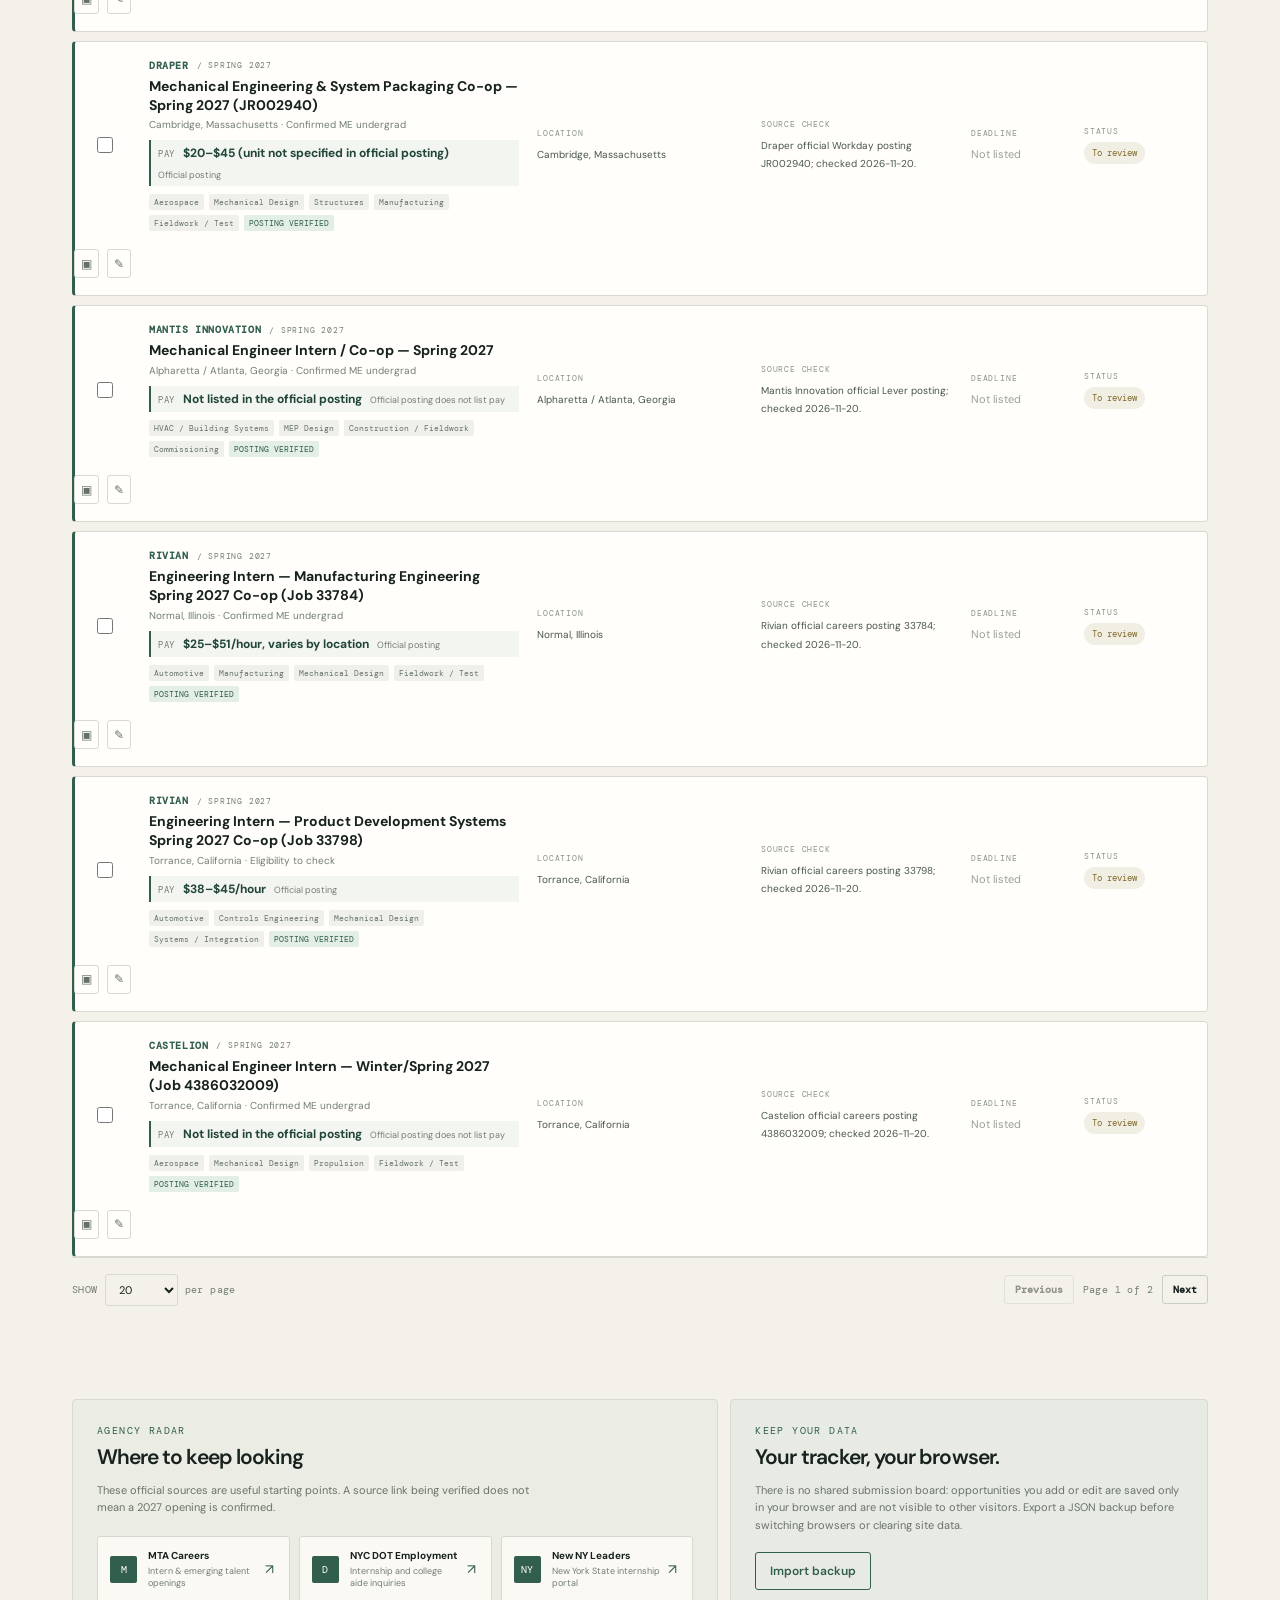
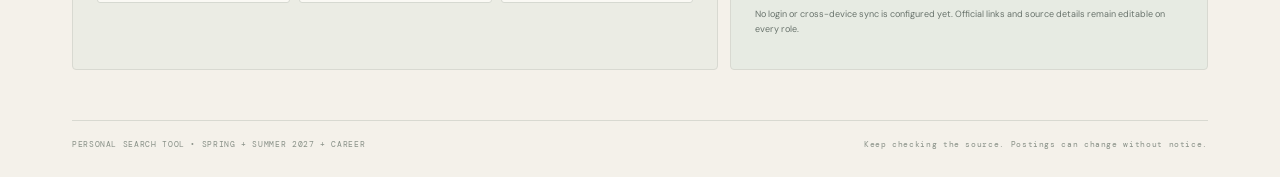
==== commit 68371659: "Link builder profile from tracker" ====
--- a/index.html
+++ b/index.html
@@ -6,11 +6,12 @@
   <meta name="theme-color" content="#f4f1ea" />
   <meta name="description" content="A personal tracker for mechanical engineering internships across agencies, infrastructure, buildings, and aerospace." />
   <title>Mechanical Engineering Internship & Career Tracker</title>
-  <link rel="stylesheet" href="styles.css?v=20261121-pay-comparison-v1" />
+  <link rel="stylesheet" href="styles.css?v=20261121-profile-page" />
 </head>
 <body>
   <header class="topbar">
     <a class="brand" href="#top" aria-label="Mechanical Engineering Internship Tracker home"><span>FIELDNOTES <b>/ CAREERS</b></span></a>
+    <nav class="site-nav" aria-label="Main navigation"><a href="profile.html">ABOUT THE BUILDER</a></nav>
     <div class="top-actions"><span class="save-state" id="saveState">Personal • this browser</span><button class="button button-quiet" id="exportBtn">Export backup</button><button class="button button-primary" id="addRoleBtn">＋ Add to my tracker</button></div>
   </header>
 
--- a/styles.css
+++ b/styles.css
@@ -10,4 +10,13 @@
 .eligibility-alert{margin-top:9px;padding:8px 9px;border:1px solid #d9a6a0;border-left:3px solid #ad3c32;border-radius:3px;background:#fff0ed;color:#96372f;font-size:10px;font-weight:600;line-height:1.5;overflow-wrap:anywhere}
 
 
-.salary-summary{display:flex;align-items:baseline;gap:8px;flex-wrap:wrap;margin-top:8px;padding:5px 7px;border-left:2px solid var(--green);background:rgba(49,94,77,.055)}.salary-label{font:9px 'DM Mono',monospace;letter-spacing:.08em;color:var(--muted)}.salary-summary strong{font-size:12px;font-weight:700;color:var(--green-dark);overflow-wrap:anywhere}.salary-source{font-size:9px;color:var(--muted)}+.salary-summary{display:flex;align-items:baseline;gap:8px;flex-wrap:wrap;margin-top:8px;padding:5px 7px;border-left:2px solid var(--green);background:rgba(49,94,77,.055)}.salary-label{font:9px 'DM Mono',monospace;letter-spacing:.08em;color:var(--muted)}.salary-summary strong{font-size:12px;font-weight:700;color:var(--green-dark);overflow-wrap:anywhere}.salary-source{font-size:9px;color:var(--muted)}
+
+/* Builder profile page */
+.site-nav{display:flex;align-items:center;gap:18px;flex:1;margin:0 24px}.site-nav a{color:var(--muted);font:9px 'DM Mono',monospace;letter-spacing:.08em;text-decoration:none;white-space:nowrap}.site-nav a:hover,.site-nav a[aria-current="page"]{color:var(--green-dark)}
+.profile-shell{max-width:1180px;margin:0 auto;padding:58px 28px 52px}.profile-overline{display:flex;align-items:center;gap:9px;margin:0 0 30px;color:var(--green);font:9px 'DM Mono',monospace;letter-spacing:.13em}.profile-overline .status-dot{width:8px;height:8px;border-radius:50%;background:#76a77d;box-shadow:0 0 0 4px rgba(118,167,125,.14)}
+.profile-grid{display:grid;grid-template-columns:minmax(260px,.82fr) minmax(0,1.45fr);gap:clamp(40px,8vw,105px);align-items:start}.profile-side{display:grid;gap:16px}.profile-art{min-height:440px;position:relative;overflow:hidden;display:flex;flex-direction:column;justify-content:space-between;padding:25px;background:linear-gradient(155deg,#dce4df 0%,#b9c8c3 49%,#73877e 100%);color:var(--ink);border-radius:2px}.profile-art:before{content:"";position:absolute;width:360px;height:360px;border:1px solid rgba(23,33,30,.19);border-radius:50%;right:-130px;top:62px}.profile-art:after{content:"";position:absolute;width:260px;height:260px;border:1px solid rgba(23,33,30,.14);border-radius:50%;right:-78px;top:112px}.profile-art-index{z-index:1;font:9px 'DM Mono',monospace;letter-spacing:.09em;color:rgba(23,33,30,.65)}.profile-monogram{z-index:1;font:500 clamp(78px,11vw,142px) 'DM Sans',sans-serif;letter-spacing:-.1em;color:var(--green-dark);line-height:.85}.profile-art-caption{z-index:1;display:grid;gap:6px;font:9px 'DM Mono',monospace;letter-spacing:.1em}.profile-art-caption span{color:rgba(23,33,30,.65)}.profile-art-caption strong{font-weight:500}.profile-art-orbit{position:absolute;width:210px;height:1px;background:rgba(23,33,30,.2);right:-22px;top:250px;transform:rotate(-48deg)}.profile-link-card{display:flex;align-items:center;justify-content:space-between;gap:14px;padding:15px 16px;border:1px solid var(--line);background:rgba(255,254,250,.55)}.profile-link-card>div{display:grid;gap:6px}.profile-label{font:9px 'DM Mono',monospace;letter-spacing:.1em;color:var(--muted)}.profile-link-card strong{font-size:12px;font-weight:500;color:var(--green-dark)}.profile-link-arrow{font-size:16px;color:var(--green)}
+.profile-content{padding-top:2px}.profile-content .eyebrow{margin:0 0 16px;color:var(--blue,#2b6b84);font:9px 'DM Mono',monospace;letter-spacing:.12em}.profile-content h1{margin:0 0 25px;font-size:clamp(43px,5vw,68px);font-weight:500;line-height:.99;letter-spacing:-.065em}.profile-content h1 em{font-family:'Playfair Display',serif;font-weight:500;color:var(--green);letter-spacing:-.045em}.profile-copy{max-width:690px;color:var(--ink);font-size:15px;line-height:1.75}.profile-copy p{margin:0 0 18px}.profile-copy .profile-lead{font-weight:500}.profile-copy .profile-muted{color:var(--muted)}
+.profile-facts{margin-top:35px;border-top:1px solid var(--line)}.profile-fact{display:grid;grid-template-columns:minmax(95px,.55fr) 1fr;gap:18px;padding:13px 0;border-bottom:1px solid var(--line);align-items:start}.profile-fact span{font:9px 'DM Mono',monospace;letter-spacing:.07em;color:var(--muted)}.profile-fact strong{font-size:12px;line-height:1.55;font-weight:500;color:var(--ink)}.profile-return{display:inline-block;margin-top:25px;color:var(--green);font:10px 'DM Mono',monospace;letter-spacing:.03em;text-decoration:none}.profile-return:hover{text-decoration:underline}.profile-footer{max-width:1180px;margin:0 auto;padding:0 28px 26px;display:flex;justify-content:space-between;gap:16px;color:var(--muted);font:8px 'DM Mono',monospace;letter-spacing:.05em}
+@media(max-width:950px){.profile-grid{grid-template-columns:minmax(230px,.8fr) minmax(0,1.2fr);gap:38px}.profile-art{min-height:380px}.site-nav{gap:12px;margin:0 14px}}
+@media(max-width:700px){.topbar{height:auto;min-height:60px;padding:9px 15px;flex-wrap:wrap;row-gap:8px}.site-nav{order:3;flex-basis:100%;margin:0;padding-top:7px;border-top:1px solid var(--line);justify-content:flex-end}.site-nav a{font-size:8px}.profile-shell{padding:38px 15px 35px}.profile-grid{grid-template-columns:1fr;gap:34px}.profile-art{min-height:280px}.profile-monogram{font-size:92px}.profile-content h1{font-size:49px}.profile-copy{font-size:14px}.profile-facts{margin-top:27px}.profile-fact{grid-template-columns:88px 1fr;gap:12px}.profile-footer{padding:0 15px 22px;flex-direction:column;gap:7px}.profile-overline{margin-bottom:21px}}
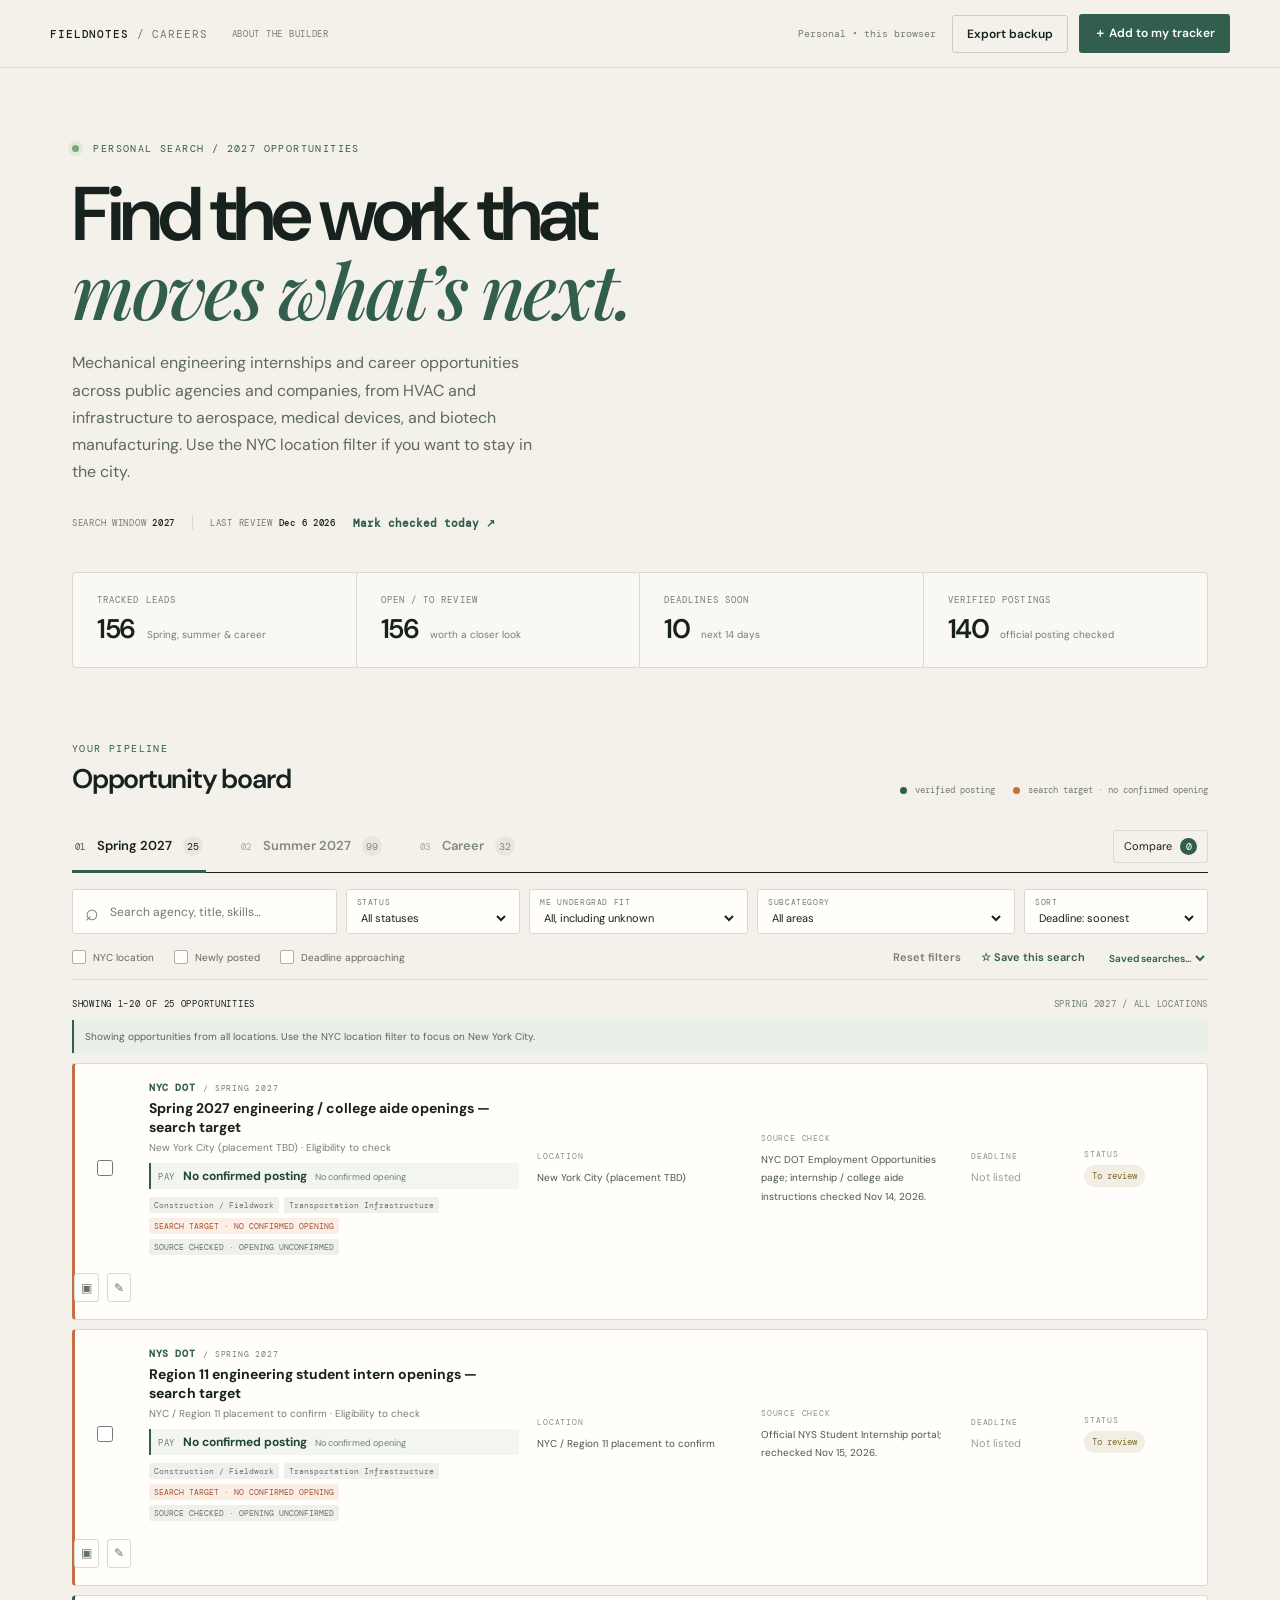
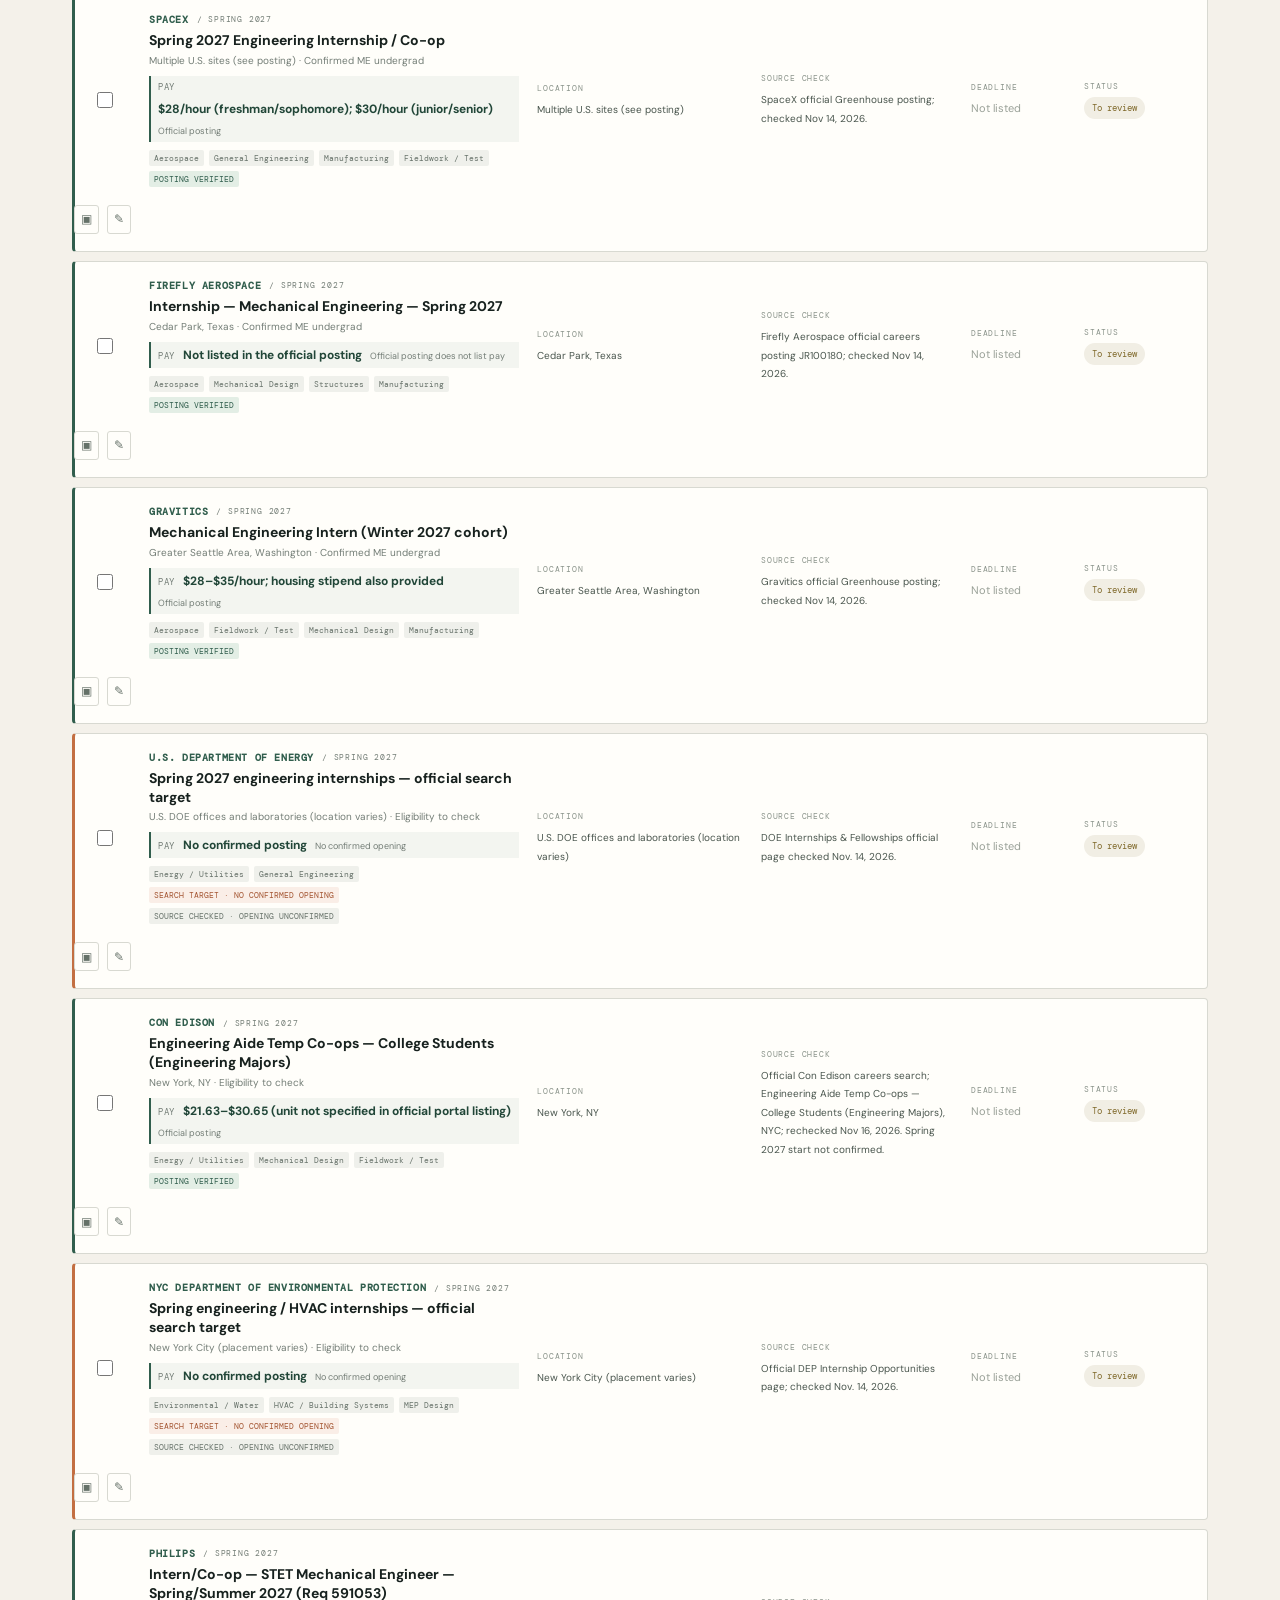
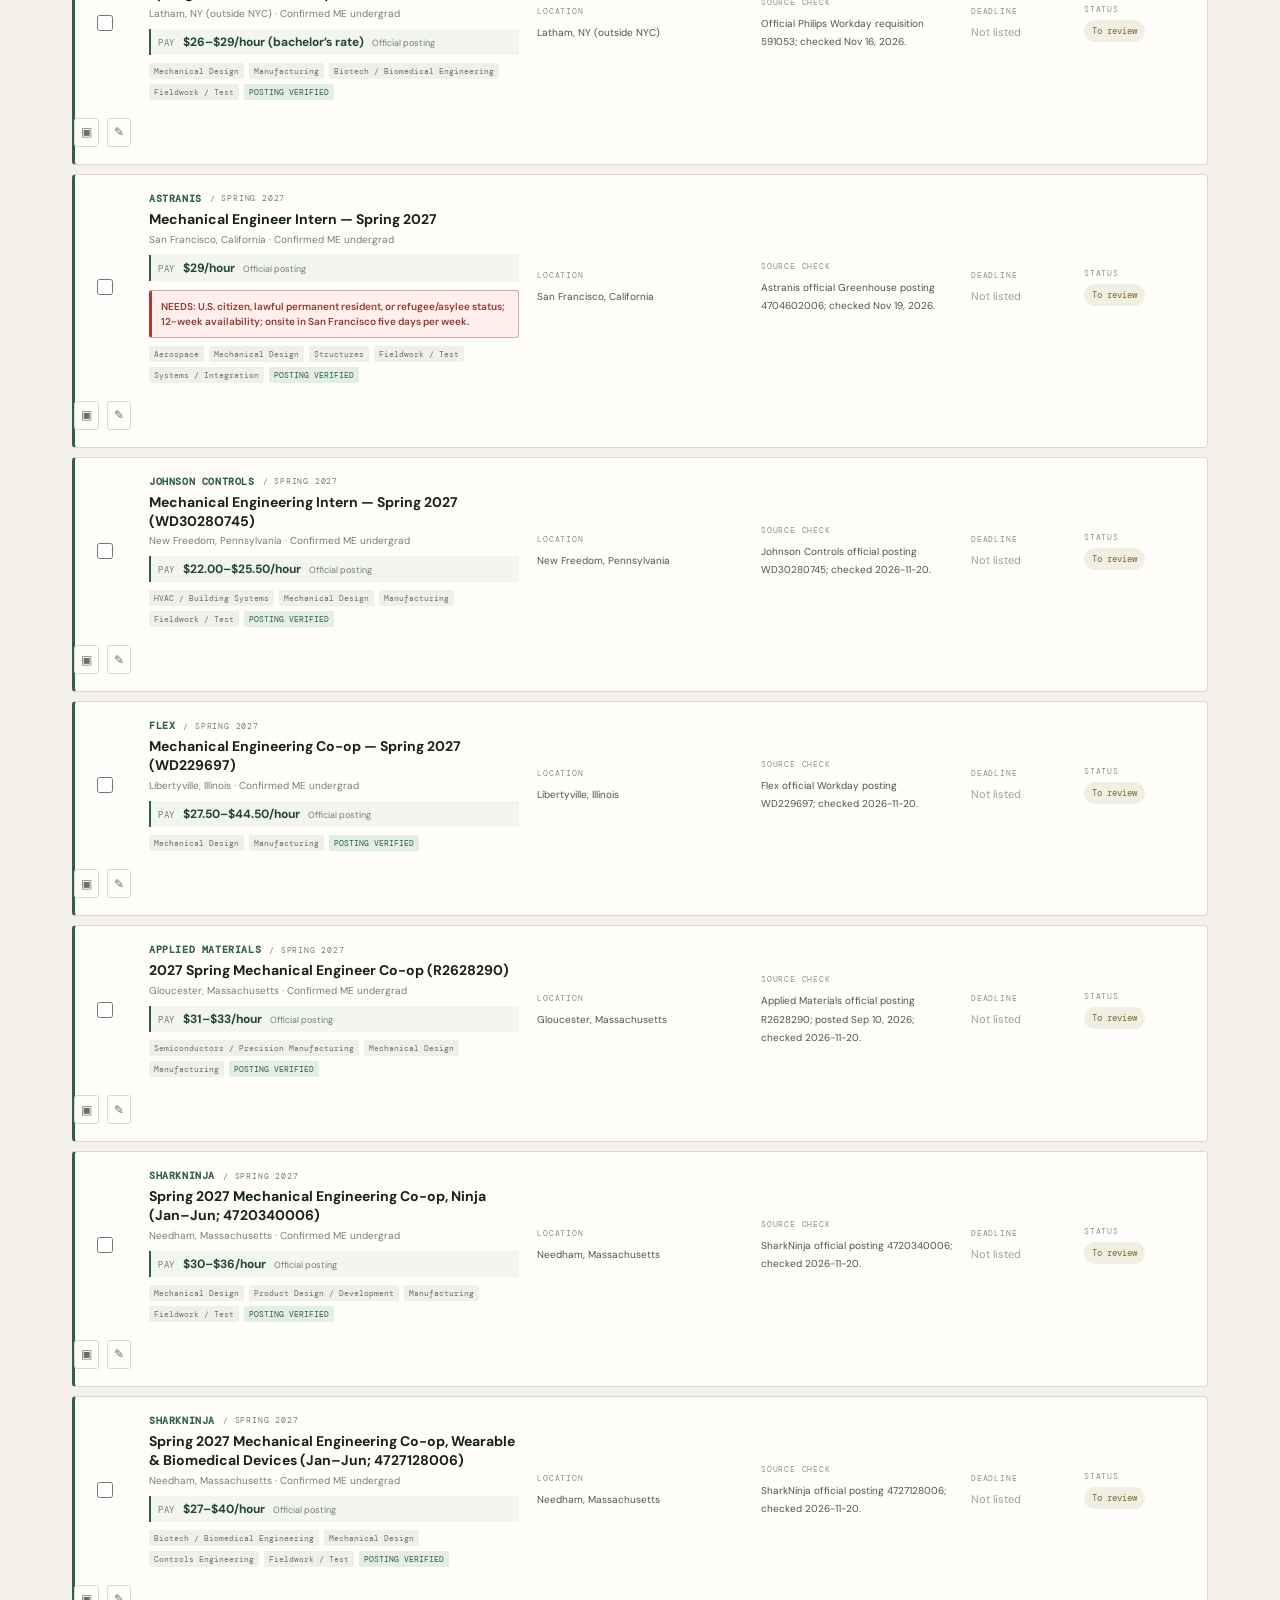
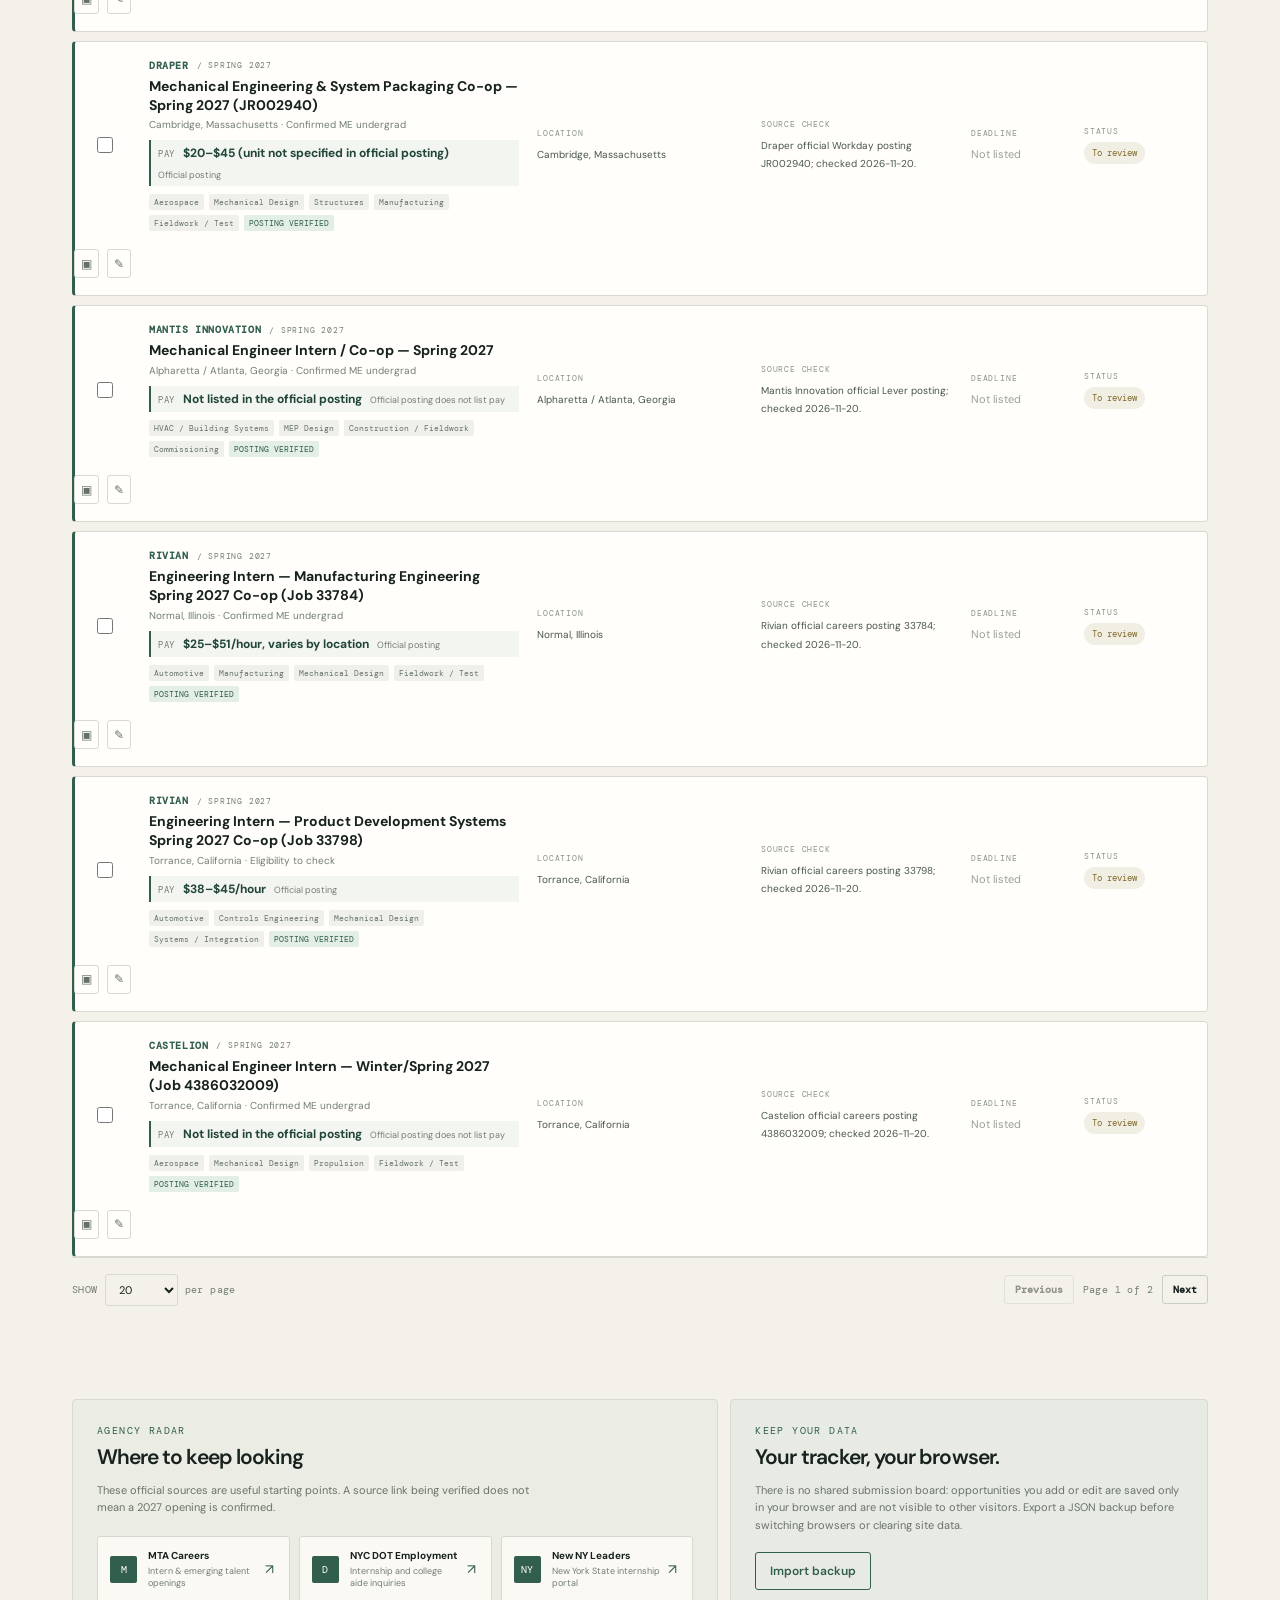
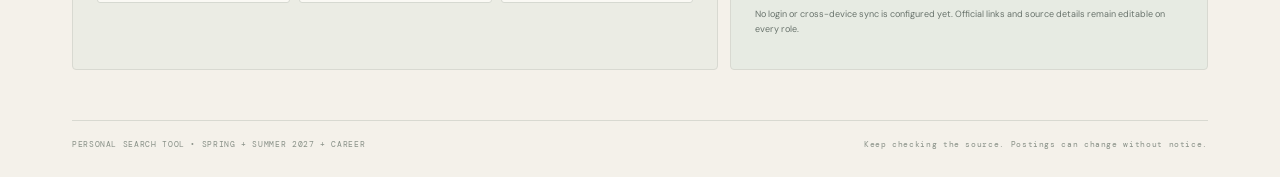
==== commit 5d162558: "Refresh seed data cache key" ====
--- a/index.html
+++ b/index.html
@@ -75,6 +75,6 @@
 
   <dialog id="compareDialog" class="modal compare-modal"><div class="modal-head"><div><div class="eyebrow">SIDE-BY-SIDE</div><h2>Compare opportunities</h2></div><button type="button" class="icon-button" id="closeCompare" aria-label="Close">×</button></div><div id="compareBody"></div></dialog>
   <div id="toast" class="toast" role="status" aria-live="polite"></div>
-  <script src="app.js?v=20261121-pay-comparison-v2"></script>
+  <script src="app.js?v=20261123-official-postings-v1"></script>
 </body>
 </html>
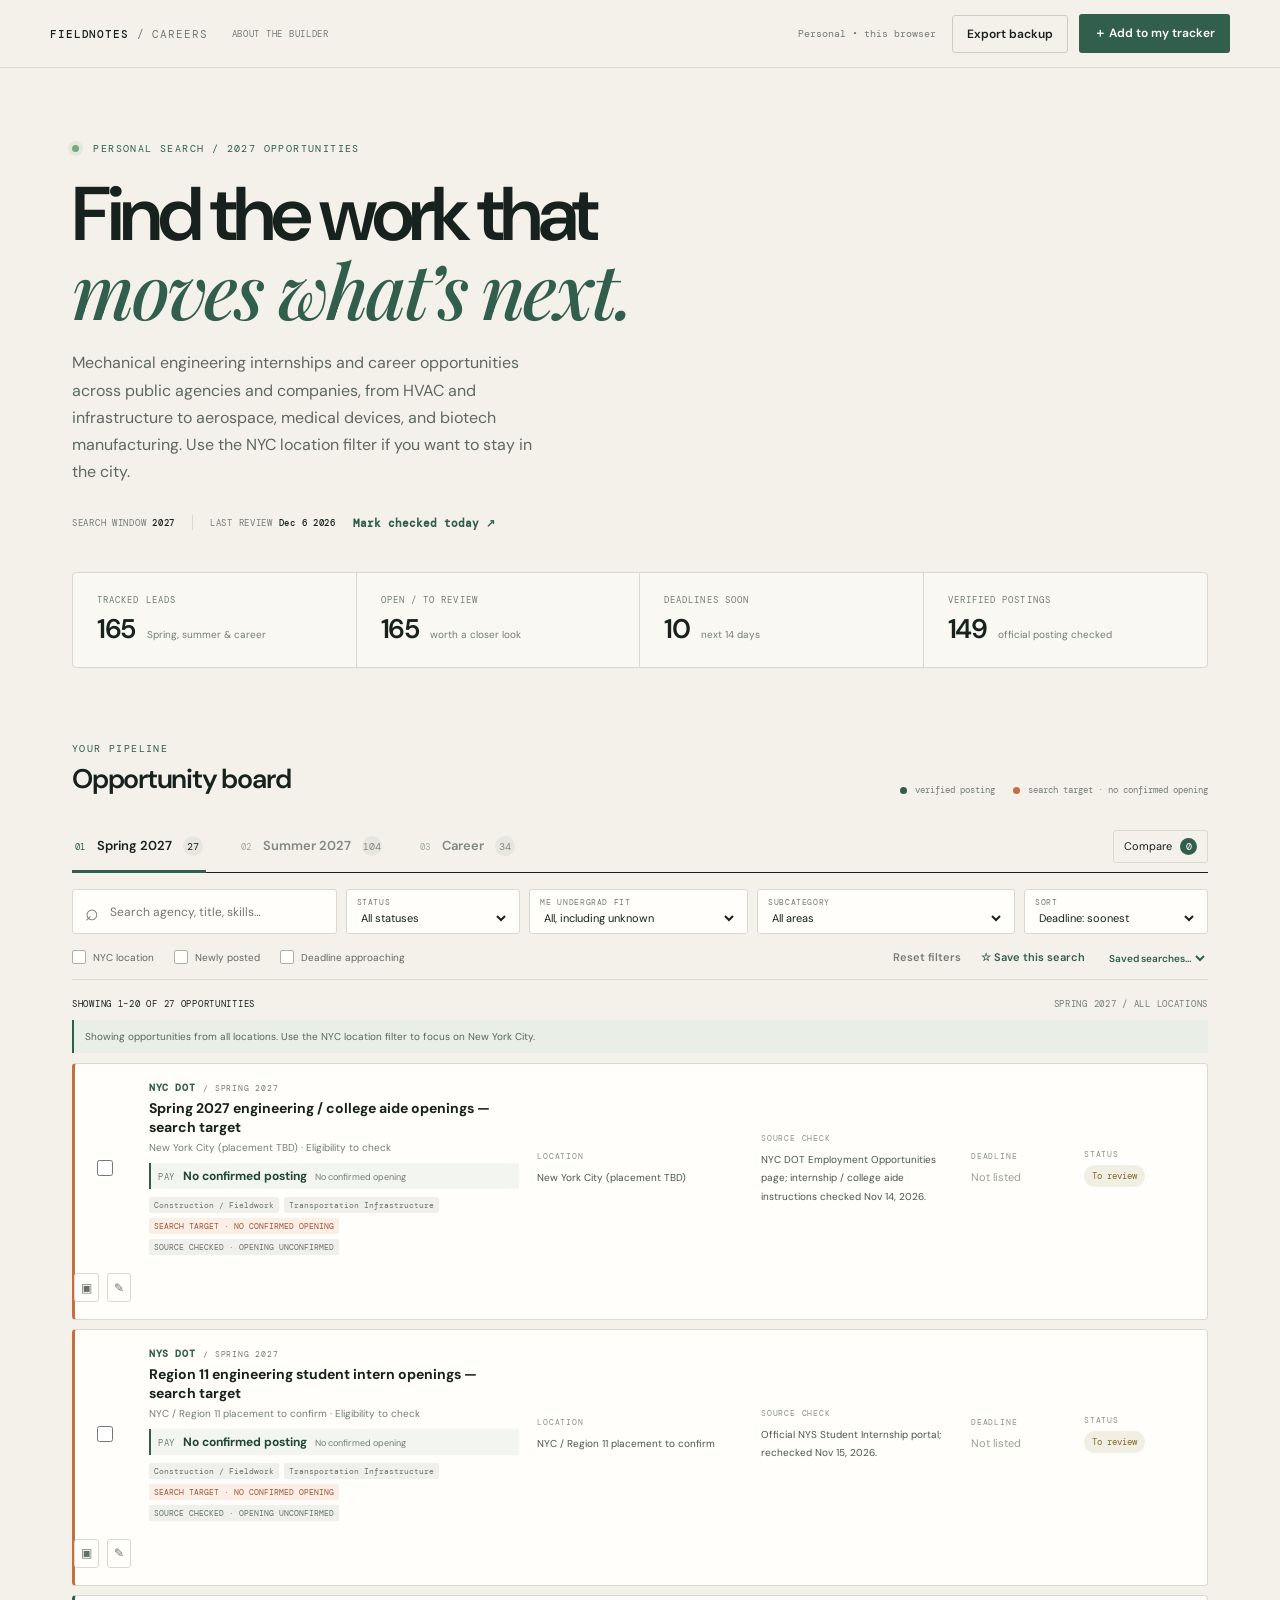
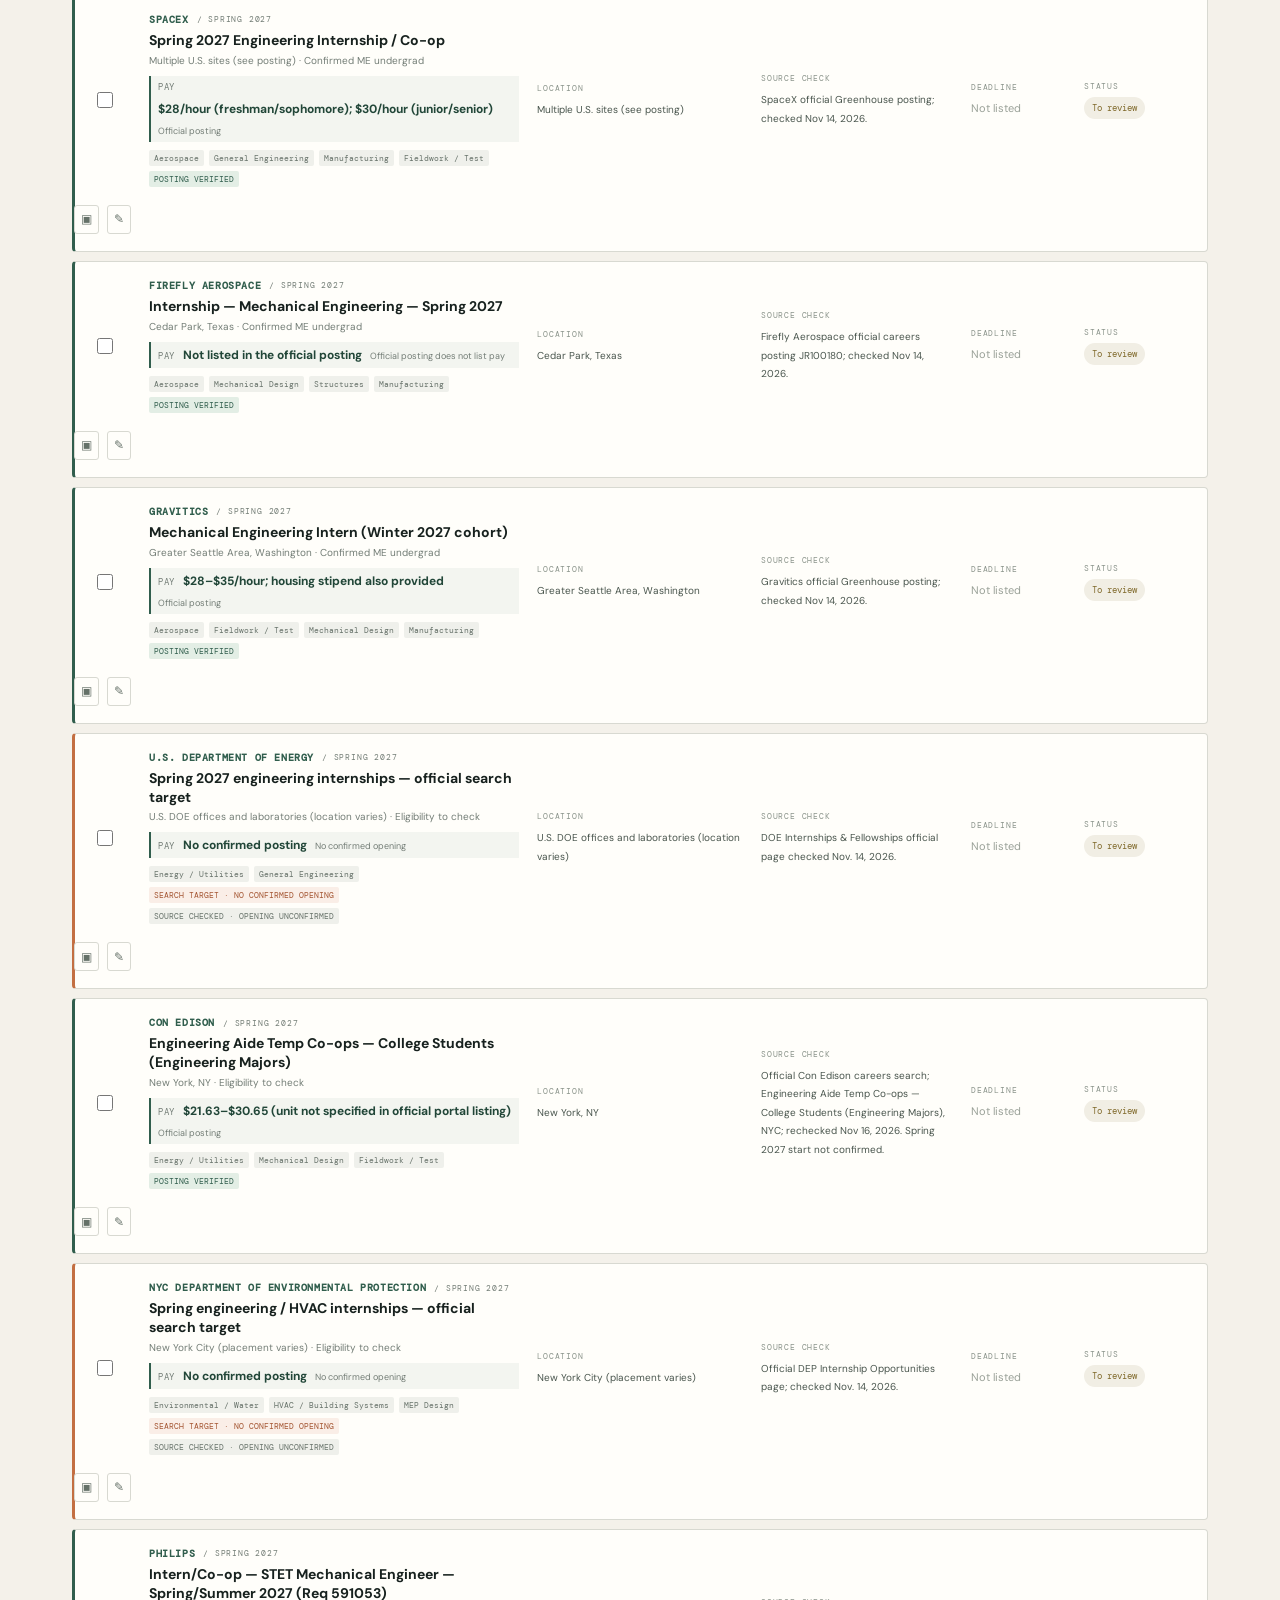
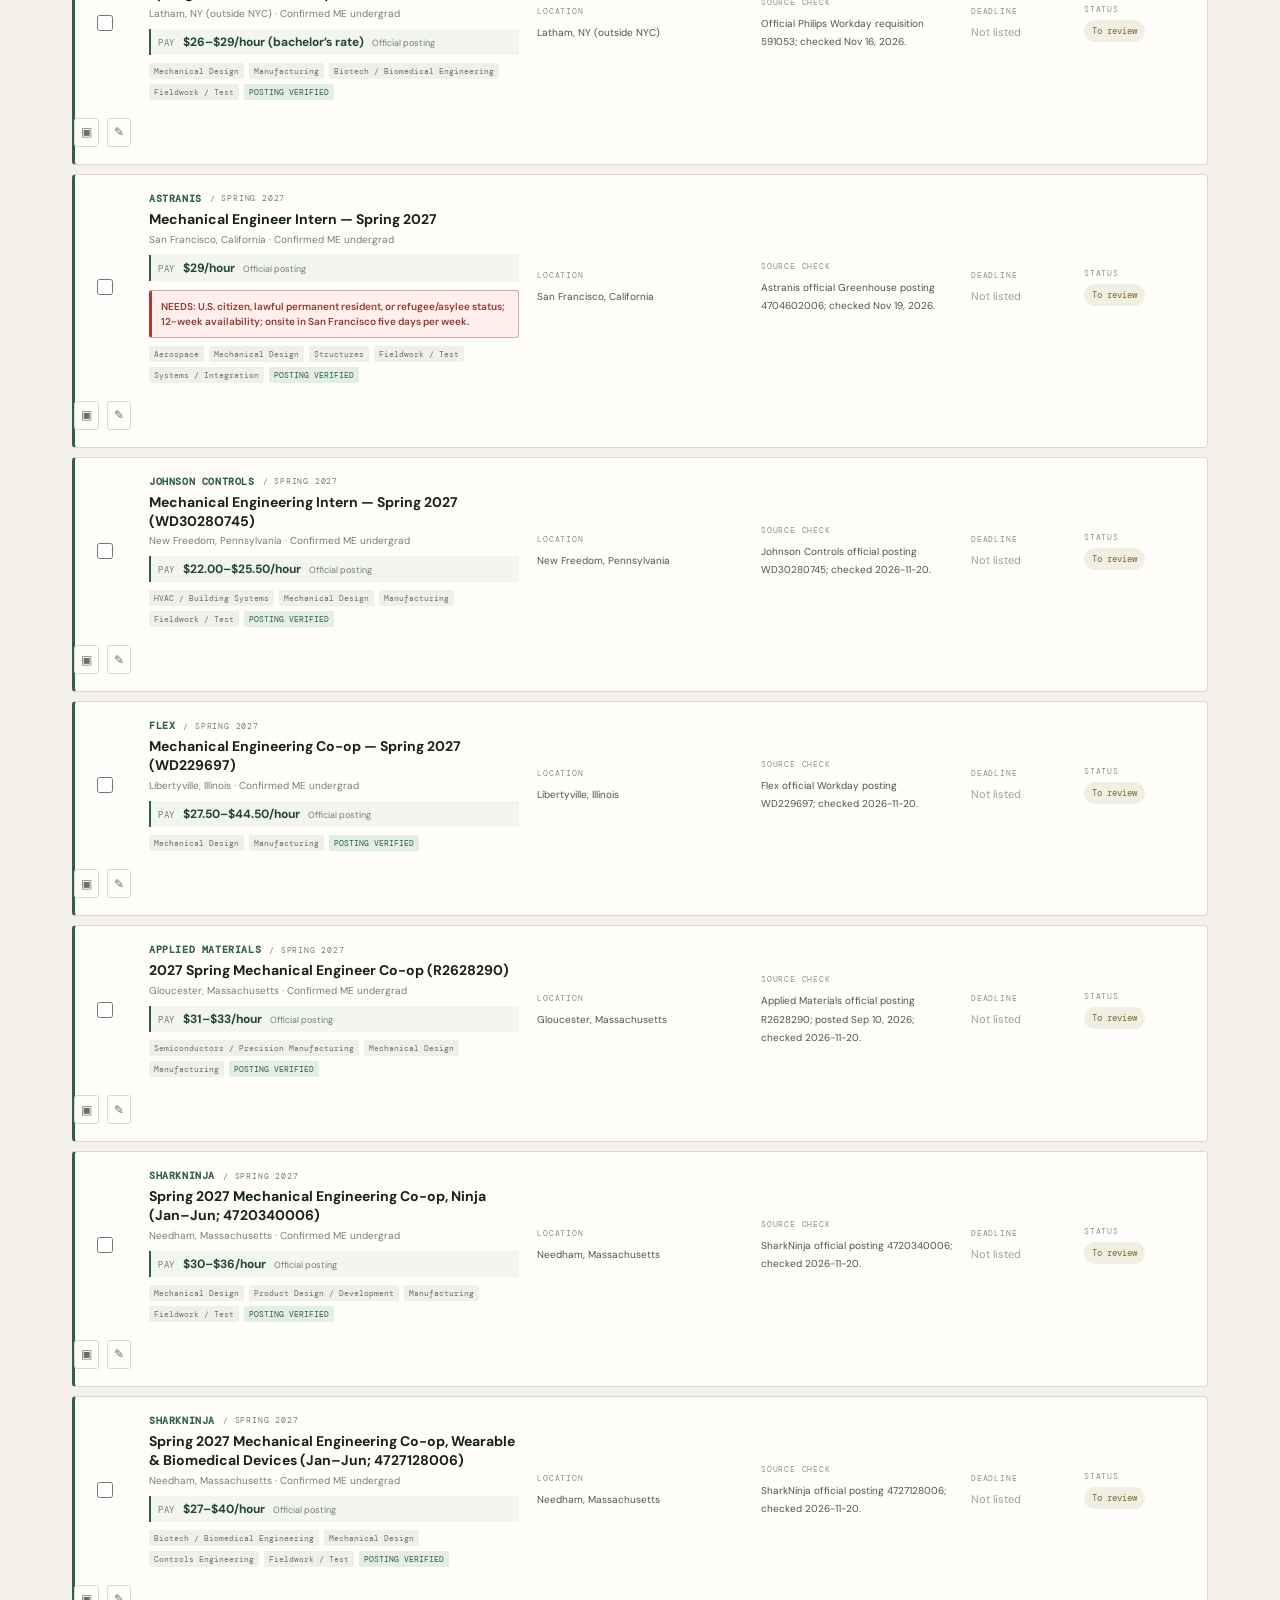
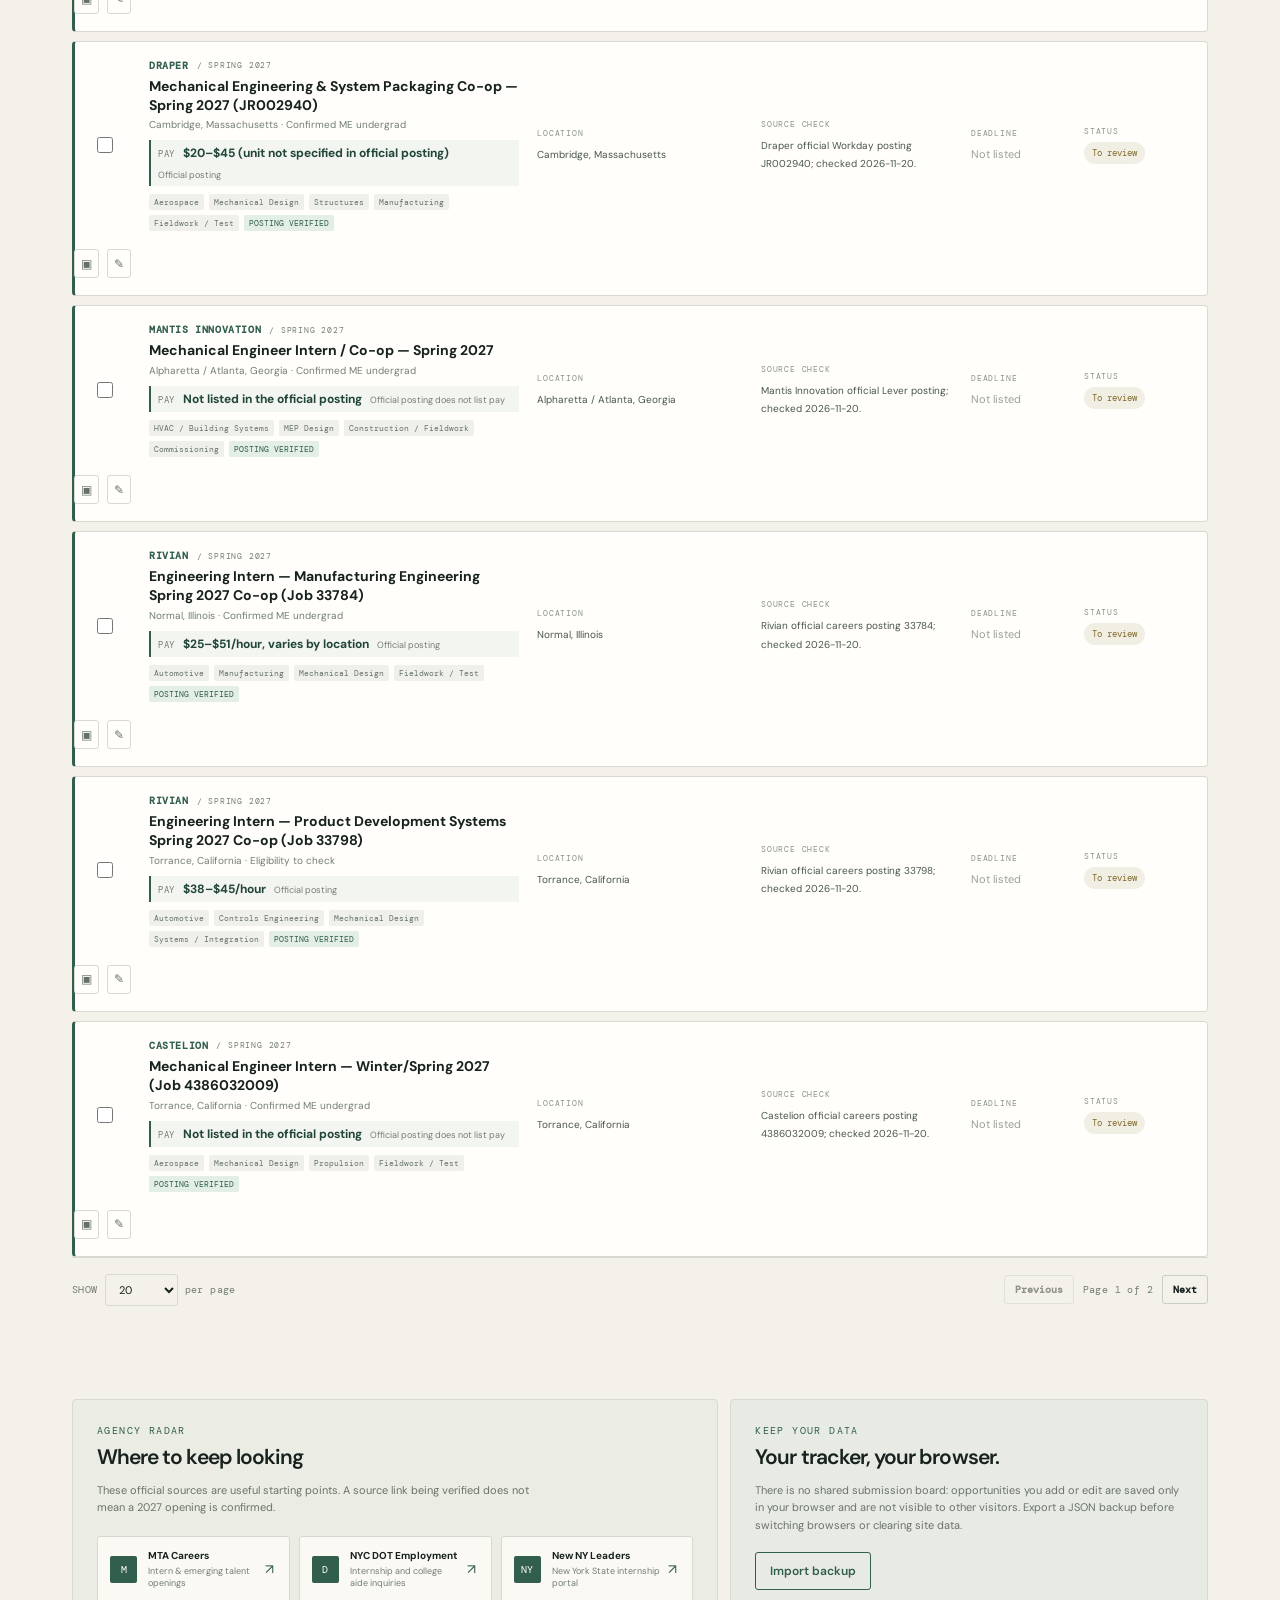
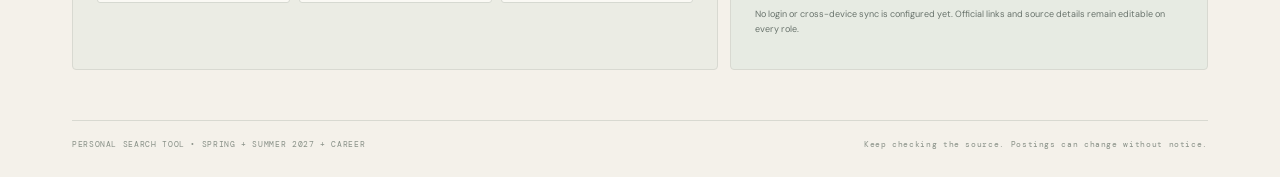
==== commit 73ec20d6: "Refresh app.js seed cache revision" ====
--- a/index.html
+++ b/index.html
@@ -75,6 +75,6 @@
 
   <dialog id="compareDialog" class="modal compare-modal"><div class="modal-head"><div><div class="eyebrow">SIDE-BY-SIDE</div><h2>Compare opportunities</h2></div><button type="button" class="icon-button" id="closeCompare" aria-label="Close">×</button></div><div id="compareBody"></div></dialog>
   <div id="toast" class="toast" role="status" aria-live="polite"></div>
-  <script src="app.js?v=20261123-official-postings-v1"></script>
+  <script src="app.js?v=20261126-official-postings-v1"></script>
 </body>
 </html>
